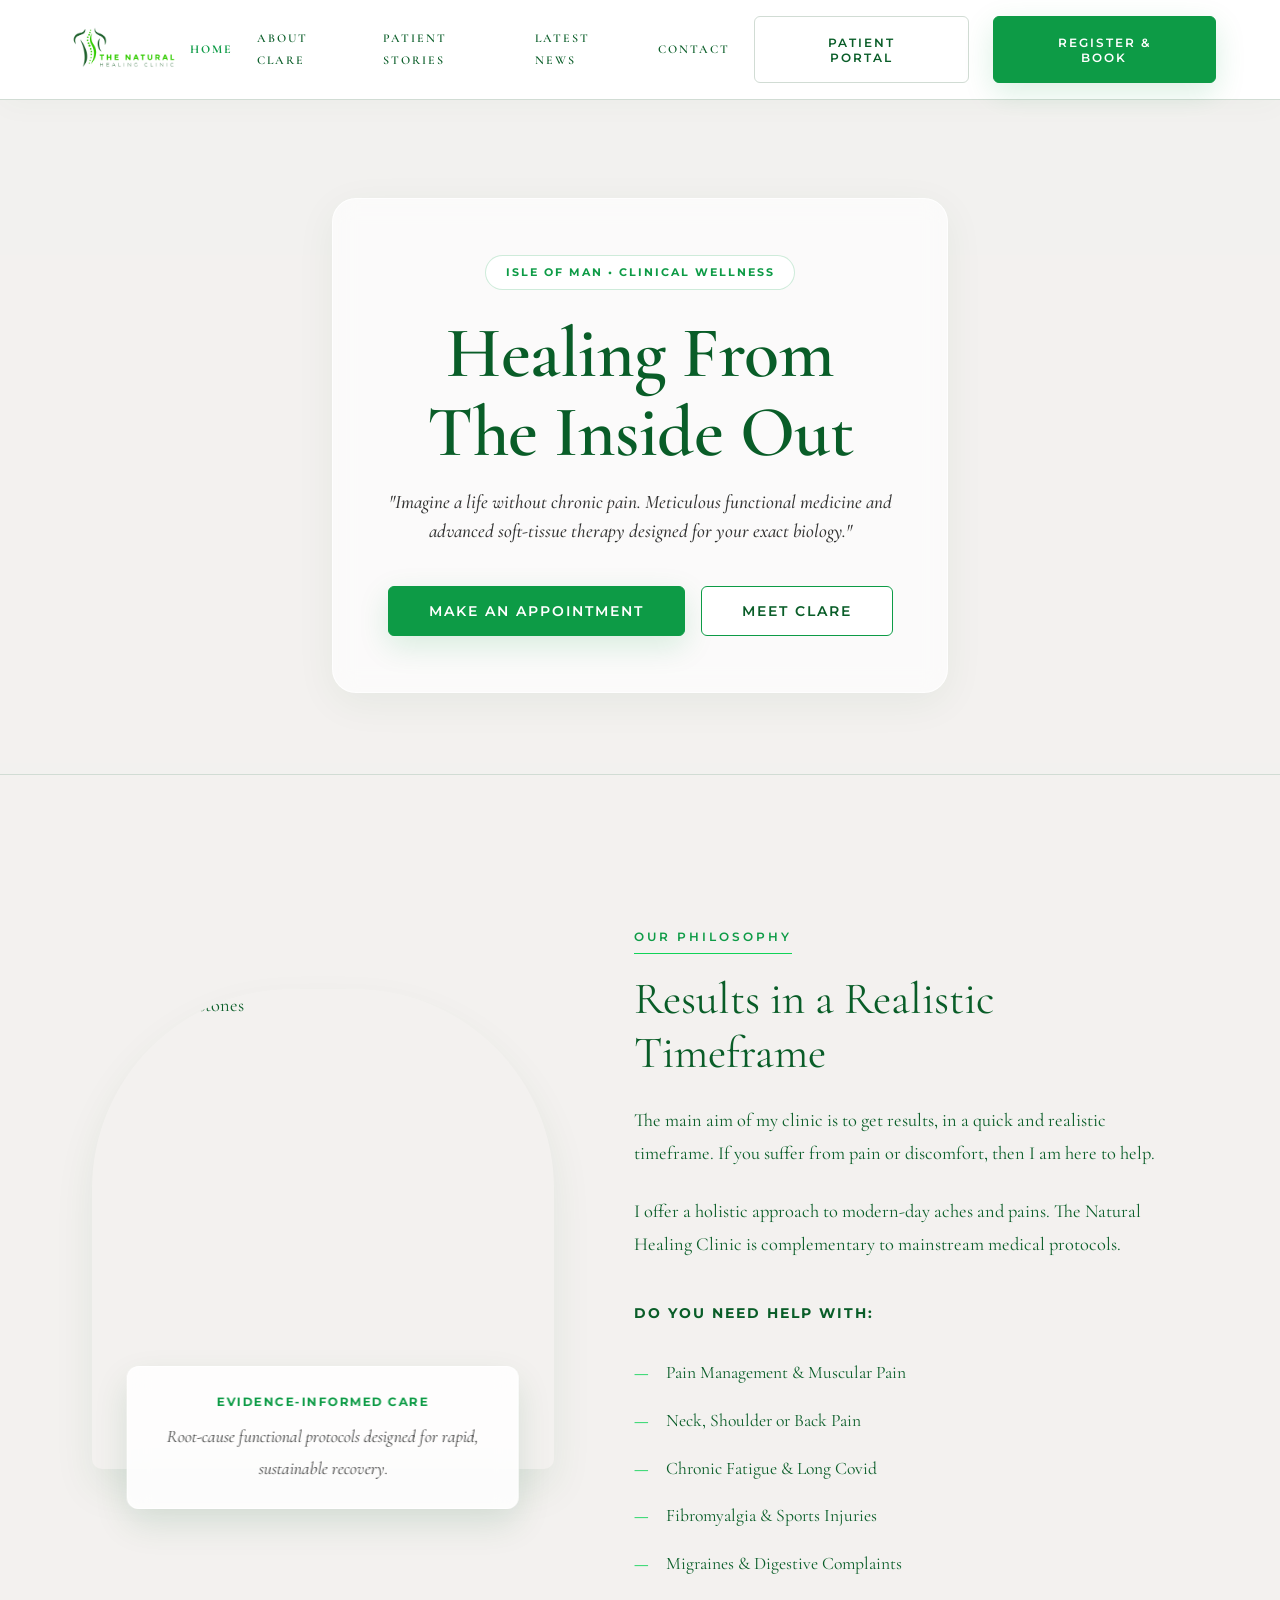
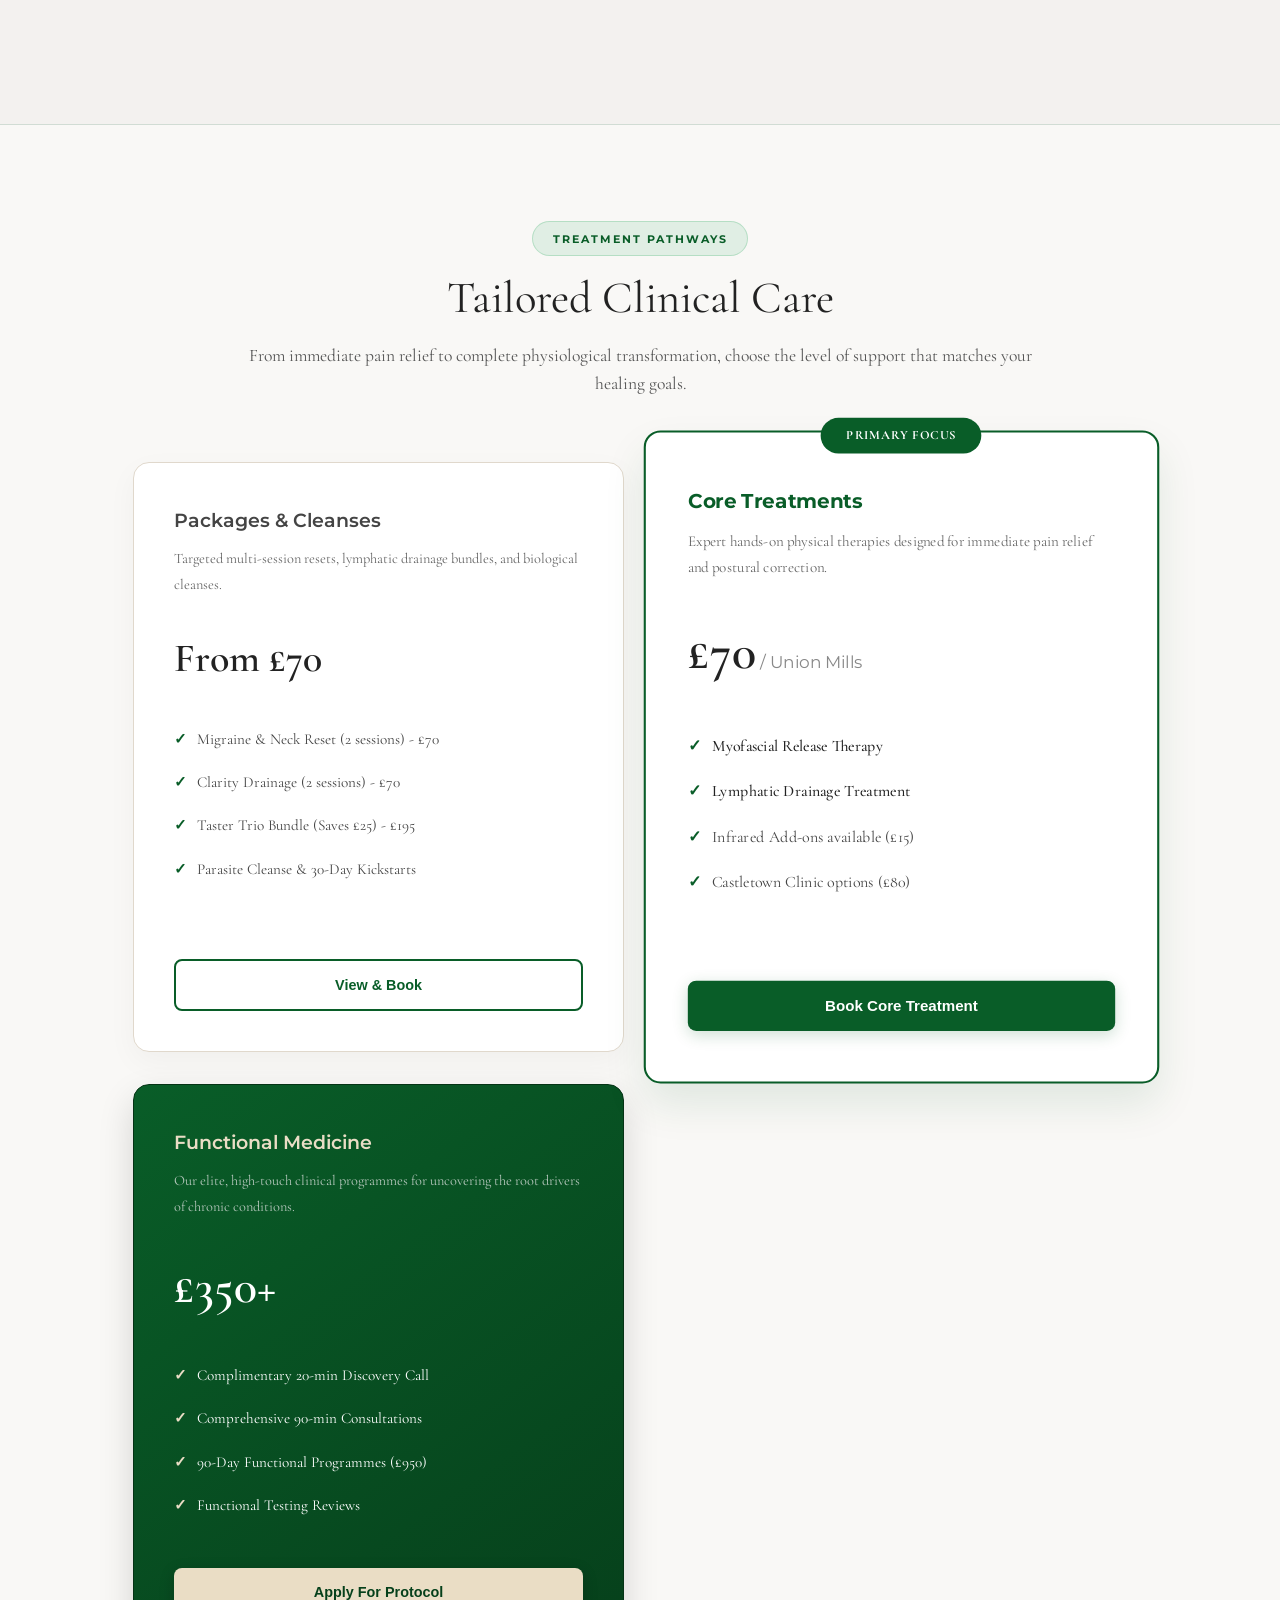
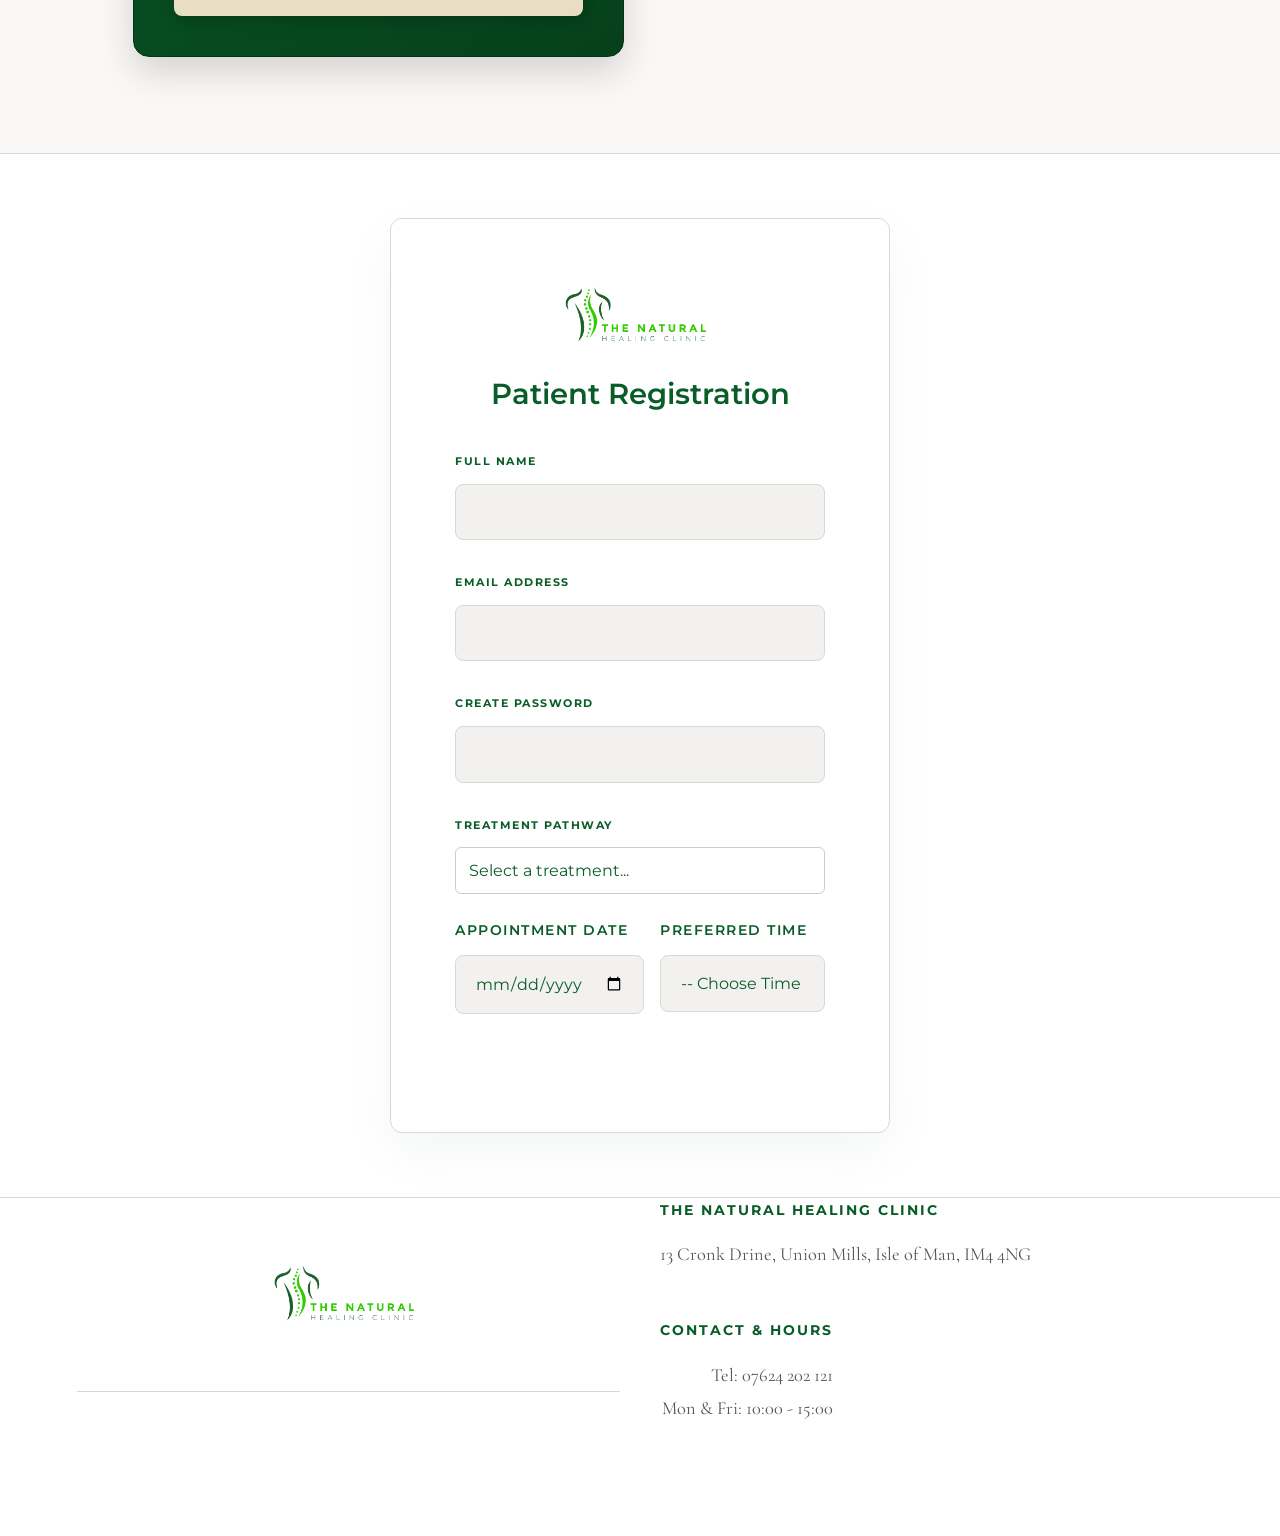
==== index.html @ 0348a5dd "Update index.html" ====
<!DOCTYPE html>
<html lang="en">
<head>
    <meta charset="UTF-8">
    <meta name="viewport" content="width=device-width, initial-scale=1.0, maximum-scale=1.0, user-scalable=no, viewport-fit=cover">
    <title>The Natural Healing Clinic | Isle of Man</title>
    
    <meta name="apple-mobile-web-app-capable" content="yes">
    <meta name="apple-mobile-web-app-status-bar-style" content="black-translucent">
    <meta name="apple-mobile-web-app-title" content="Clinic App">

    <link rel="apple-touch-icon" href="/logo.png">
    <link rel="manifest" href="[data-uri]">

    <script src="https://cdn.jsdelivr.net/npm/@supabase/supabase-js@2"></script>
    <script src="https://unpkg.com/html5-qrcode" type="text/javascript"></script>
    <link href="https://fonts.googleapis.com/css2?family=Cormorant+Garamond:ital,wght@0,300;0,400;0,500;0,600;1,400&family=Montserrat:wght@300;400;500;600;700&display=swap" rel="stylesheet">
    
    <link rel="stylesheet" href="./style.css?version=11">

    <style>
        .bottom-nav, .mobile-tab-bar, nav.bottom-bar {
            display: flex;
            justify-content: space-around;
            align-items: center;
            padding: 10px 0;
        }

        .bottom-nav img, .bottom-bar img, .mobile-tab-bar img, 
        .bottom-nav svg, .bottom-bar svg {
            width: 32px !important;
            height: 32px !important;
            object-fit: contain;
            margin-bottom: 4px;
        }

        .bottom-nav span, .bottom-bar span, .mobile-tab-bar span {
            font-size: 0.75rem;
            font-weight: 600;
        }

        nav {
            display: flex;
            justify-content: space-between;
            align-items: center;
            padding: 1rem 5%;
            background-color: #ffffff;
            position: sticky;
            top: 0;
            z-index: 1000;
        }
        .nav-brand-logo {
            height: 50px;
            width: auto;
            cursor: pointer;
        }
        .desktop-nav-links {
            display: flex;
            align-items: center;
            gap: 1.5rem;
        }
        
        /* Force explicit display rules for mobile hamburger toggle */
        .mobile-menu-btn {
            display: none;
            flex-direction: column;
            justify-content: space-around;
            width: 32px;
            height: 26px;
            background: transparent;
            border: none;
            cursor: pointer;
            padding: 0;
            z-index: 1001;
        }
        .mobile-menu-btn span {
            width: 100%;
            height: 3.5px;
            background-color: #095d28;
            border-radius: 2px;
        }

        /* Mobile Drawer Styling */
        .mobile-drawer {
            position: fixed;
            top: 0;
            right: -100%;
            width: 80%;
            max-width: 350px;
            height: 100vh;
            background: #ffffff;
            z-index: 99999;
            box-shadow: -5px 0 30px rgba(0,0,0,0.15);
            transition: right 0.3s ease-in-out;
            padding: 5rem 2rem 2rem 2rem;
            display: flex;
            flex-direction: column;
            gap: 1.5rem;
        }
        .mobile-drawer.open {
            right: 0;
        }
        .mobile-drawer-link {
            font-size: 1.1rem;
            font-weight: 600;
            color: #222;
            text-decoration: none;
            cursor: pointer;
            padding-bottom: 0.5rem;
            border-bottom: 1px solid #f0f0f0;
        }
        .mobile-drawer-link:hover {
            color: #095d28;
        }

        @media (max-width: 1024px) {
            .desktop-nav-links { display: none !important; }
            .mobile-menu-btn { display: flex !important; }
            .pricing-tier-bronze {
                transform: none !important;
                height: 100% !important;
            }
        }
    </style>
</head>
<body>

    <script>
        function toggleMobileMenu() { 
            const drawer = document.getElementById('mobile-drawer');
            if(drawer) {
                drawer.classList.toggle('open');
            }
        }

        function handleServiceChange(selectElement, btnId, paypalContainerId) {
            const standardBtn = document.getElementById(btnId);
            const paypalContainer = document.getElementById(paypalContainerId);
            
            if(selectElement.value.includes('Free')) {
                standardBtn.style.display = 'block';
                standardBtn.innerText = 'Complete Free Booking';
                paypalContainer.style.display = 'none';
            } else if (selectElement.value !== "") {
                standardBtn.style.display = 'none';
                paypalContainer.style.display = 'block';
            }
        }
    </script>

    <nav>
        <img src="./logo.png" alt="The Natural Healing Clinic" class="nav-brand-logo" onclick="location.href='./index.html'">
        
        <div class="desktop-nav-links">
            <span class="nav-link-text" style="color: var(--primary-sage); font-weight: 700;">Home</span>
            <span class="nav-link-text" onclick="location.href='./about.html'" style="cursor: pointer;">About Clare</span>
            <span class="nav-link-text" onclick="location.href='./testimonials.html'" style="cursor: pointer;">Patient Stories</span>
            <span class="nav-link-text" onclick="location.href='./news.html'" style="cursor: pointer;">Latest News</span>
            <span class="nav-link-text" onclick="location.href='./contact.html'" style="cursor: pointer;">Contact</span>
            <button type="button" class="btn btn-outline" onclick="location.href='./app.html'">Patient Portal</button>
            <button type="button" class="btn" onclick="location.href='#register-section'">Register & Book</button>
        </div>
        
        <button type="button" class="mobile-menu-btn" aria-label="Open navigation menu" onclick="toggleMobileMenu()">
            <span></span><span></span><span></span>
        </button>
    </nav>

    <!-- MOBILE NAVIGATION DRAWER -->
    <div class="mobile-drawer" id="mobile-drawer">
        <span style="position: absolute; top: calc(1.5rem + env(safe-area-inset-top)); right: 2rem; font-size: 2rem; cursor: pointer; color: #222;" onclick="toggleMobileMenu()">✕</span>
        <span class="mobile-drawer-link" onclick="toggleMobileMenu(); location.href='./index.html'">Home</span>
        <span class="mobile-drawer-link" onclick="toggleMobileMenu(); location.href='./about.html'">About Clare</span>
        <span class="mobile-drawer-link" onclick="toggleMobileMenu(); location.href='./testimonials.html'">Patient Stories</span>
        <span class="mobile-drawer-link" onclick="toggleMobileMenu(); location.href='./news.html'">Latest News</span>
        <span class="mobile-drawer-link" onclick="toggleMobileMenu(); location.href='./contact.html'">Contact</span>
        <span class="mobile-drawer-link" onclick="toggleMobileMenu(); location.href='./app.html'" style="color: #095d28; font-weight: 700;">Patient Portal</span>
        <span class="mobile-drawer-link" onclick="toggleMobileMenu(); location.href='#register-section'" style="color: #095d28; font-weight: 700;">Register & Book</span>
    </div>

    <!-- ================= HOME SCREEN ================= -->
    <div id="screen-home" class="page-screen visible" style="display: block; position: static;">
        
        <!-- HERO SECTION -->
        <section class="hero" id="home-hero" style="position: relative; padding: 6rem 5% 5rem 5%; text-align: center; background: url('https://images.unsplash.com/photo-1544367567-0f2fcb009e0b?auto=format&fit=crop&w=1600&q=80') center/cover no-repeat; border-bottom: 1px solid var(--secondary-sand); display: flex; flex-direction: column; align-items: center; justify-content: center; min-height: 75vh;">
            
            <div style="position: absolute; top: 0; left: 0; right: 0; bottom: 0; background: rgba(243, 241, 239, 0.7); z-index: 1;"></div>
            
            <div style="position: relative; z-index: 2; max-width: 800px; margin: 0 auto; display: flex; flex-direction: column; align-items: center; background: rgba(255, 255, 255, 0.65); backdrop-filter: blur(12px); -webkit-backdrop-filter: blur(12px); border: 1px solid rgba(255,255,255,0.8); padding: 3.5rem 2rem; border-radius: 24px; box-shadow: 0 10px 40px rgba(9,93,40,0.06);">
                
                <span style="display: inline-block; padding: 0.4rem 1.2rem; background: rgba(255, 255, 255, 0.9); border: 1px solid rgba(13, 155, 70, 0.2); border-radius: 30px; font-family: 'Montserrat', sans-serif; font-size: 0.7rem; font-weight: 700; color: var(--primary-sage); text-transform: uppercase; letter-spacing: 2px; margin-bottom: 1.5rem;">Isle of Man • Clinical Wellness</span>
                
                <h1 style="font-size: clamp(2.8rem, 8vw, 4.5rem); margin-bottom: 1rem; color: var(--text-main); line-height: 1.1; font-weight: 600;">Healing From<br>The Inside Out</h1>
                
                <p style="font-size: 1.2rem; color: #333; font-style: italic; margin: 0 auto 2.5rem auto; font-family: 'Cormorant Garamond', serif; max-width: 550px; line-height: 1.5; font-weight: 500;">"Imagine a life without chronic pain. Meticulous functional medicine and advanced soft-tissue therapy designed for your exact biology."</p>
                
                <div style="display: flex; gap: 1rem; justify-content: center; flex-wrap: wrap; width: 100%;">
                    <button type="button" class="btn" style="padding: 1rem 2.5rem; font-size: 0.85rem;" onclick="location.href='#register-section'">Make An Appointment</button>
                    <button type="button" class="btn btn-outline" style="padding: 1rem 2.5rem; font-size: 0.85rem; background: white; border-color: var(--primary-sage);" onclick="location.href='./about.html'">Meet Clare</button>
                </div>
                
            </div>
        </section>

        <section class="section">
            <div class="section-image-wrapper" style="position: relative; padding-bottom: 2.5rem;">
                <div style="overflow: hidden; border-radius: 200px 200px 10px 10px; box-shadow: 0 20px 40px rgba(9,93,40,0.08); height: 480px; position: relative;">
                    <img src="https://images.unsplash.com/photo-1536623975707-c4b3b2af565d?auto=format&fit=crop&w=800&q=80" 
                         alt="Zen stacked stones" 
                         style="width: 100%; height: 100%; object-fit: cover;">
                </div>
                <div style="position: absolute; bottom: 0; left: 50%; transform: translateX(-50%); background: rgba(255, 255, 255, 0.85); backdrop-filter: blur(12px); border: 1px solid rgba(255,255,255,0.8); padding: 1.5rem 2rem; border-radius: 12px; width: 85%; text-align: center; box-shadow: 0 15px 35px rgba(9,93,40,0.12); z-index: 10;">
                    <span style="font-family: 'Montserrat', sans-serif; font-size: 0.75rem; font-weight: 700; color: var(--primary-sage); text-transform: uppercase; letter-spacing: 1.5px; display: block; margin-bottom: 0.5rem;">Evidence-Informed Care</span>
                    <p style="font-family: 'Cormorant Garamond', serif; font-style: italic; color: #444; margin: 0; font-size: 1.1rem;">Root-cause functional protocols designed for rapid, sustainable recovery.</p>
                </div>
            </div>

            <div class="section-text" style="padding-top: 1rem;">
                <span class="section-subtitle">Our Philosophy</span>
                <h2>Results in a Realistic Timeframe</h2>
                <p style="margin-bottom: 1.5rem;">The main aim of my clinic is to get results, in a quick and realistic timeframe. If you suffer from pain or discomfort, then I am here to help.</p>
                <p style="margin-bottom: 2.5rem;">I offer a holistic approach to modern-day aches and pains. The Natural Healing Clinic is complementary to mainstream medical protocols.</p>
                <h4 style="margin-bottom: 1.5rem; color: var(--text-main); font-size: 0.85rem; text-transform: uppercase; letter-spacing: 2px;">Do You Need Help With:</h4>
                <ul class="help-list">
                    <li>Pain Management & Muscular Pain</li>
                    <li>Neck, Shoulder or Back Pain</li>
                    <li>Chronic Fatigue & Long Covid</li>
                    <li>Fibromyalgia & Sports Injuries</li>
                    <li>Migraines & Digestive Complaints</li>
                </ul>
            </div>
        </section>

        <!-- ================= TIERED CLINICAL SERVICES ================= -->
        <section class="pricing-section" style="padding-top: 6rem; padding-bottom: 6rem; background: #f9f8f6;">
            <div style="text-align: center; max-width: 800px; margin: 0 auto 4rem auto;">
                <span style="display: inline-block; padding: 0.4rem 1.2rem; background: rgba(13, 155, 70, 0.1); border: 1px solid rgba(13, 155, 70, 0.2); border-radius: 30px; font-family: 'Montserrat', sans-serif; font-size: 0.7rem; font-weight: 700; color: #095d28; text-transform: uppercase; letter-spacing: 2px; margin-bottom: 1rem;">Treatment Pathways</span>
                <h2 style="font-family: 'Cormorant Garamond', serif; font-size: 2.8rem; color: #222; margin-bottom: 1rem;">Tailored Clinical Care</h2>
                <p style="color: #555; font-size: 1.1rem; line-height: 1.6;">From immediate pain relief to complete physiological transformation, choose the level of support that matches your healing goals.</p>
            </div>

            <div style="max-width: 1150px; margin: 0 auto; padding: 0 5%; display: grid; grid-template-columns: repeat(auto-fit, minmax(320px, 1fr)); gap: 2rem; align-items: center;">
                
                <!-- TIER 2: Packages & Cleanses (Silver) -->
                <div style="background: white; border-radius: 16px; padding: 2.5rem; border: 1px solid #e0d8cc; box-shadow: 0 10px 30px rgba(0,0,0,0.04); display: flex; flex-direction: column; height: 100%;">
                    <h3 style="font-family: 'Montserrat', sans-serif; font-size: 1.2rem; color: #444; margin-bottom: 0.5rem; font-weight: 600;">Packages & Cleanses</h3>
                    <p style="color: #666; font-size: 0.9rem; margin-bottom: 1.5rem; min-height: 40px;">Targeted multi-session resets, lymphatic drainage bundles, and biological cleanses.</p>
                    <div style="font-size: 2.5rem; font-family: 'Cormorant Garamond', serif; color: #222; margin-bottom: 2rem; font-weight: 600;">From £70</div>
                    <ul style="list-style: none; padding: 0; margin: 0 0 2rem 0; flex-grow: 1;">
                        <li style="margin-bottom: 1rem; color: #444; font-size: 0.95rem; display: flex; align-items: flex-start; gap: 10px;"><span style="color: #095d28; font-weight: bold;">✓</span> Migraine & Neck Reset (2 sessions) - £70</li>
                        <li style="margin-bottom: 1rem; color: #444; font-size: 0.95rem; display: flex; align-items: flex-start; gap: 10px;"><span style="color: #095d28; font-weight: bold;">✓</span> Clarity Drainage (2 sessions) - £70</li>
                        <li style="margin-bottom: 1rem; color: #444; font-size: 0.95rem; display: flex; align-items: flex-start; gap: 10px;"><span style="color: #095d28; font-weight: bold;">✓</span> Taster Trio Bundle (Saves £25) - £195</li>
                        <li style="margin-bottom: 1rem; color: #444; font-size: 0.95rem; display: flex; align-items: flex-start; gap: 10px;"><span style="color: #095d28; font-weight: bold;">✓</span> Parasite Cleanse & 30-Day Kickstarts</li>
                    </ul>
                    <button type="button" style="width: 100%; padding: 1rem; background: white; color: #095d28; border: 2px solid #095d28; border-radius: 8px; font-size: 0.9rem; font-weight: 700; cursor: pointer; transition: all 0.2s ease;" onclick="location.href='#register-section'">View & Book</button>
                </div>

                <!-- TIER 1: Core Therapies (Bronze) -->
                <div class="pricing-tier-bronze" style="background: #ffffff; border-radius: 16px; padding: 3rem 2.5rem; border: 2px solid #095d28; box-shadow: 0 20px 40px rgba(9,93,40,0.1); position: relative; transform: scale(1.05); z-index: 2; display: flex; flex-direction: column; height: calc(100% + 2rem);">
                    <div style="position: absolute; top: -14px; left: 50%; transform: translateX(-50%); background: #095d28; color: white; padding: 0.4rem 1.5rem; border-radius: 20px; font-size: 0.75rem; font-weight: 700; letter-spacing: 1px; text-transform: uppercase;">Primary Focus</div>
                    <h3 style="font-family: 'Montserrat', sans-serif; font-size: 1.2rem; color: #095d28; margin-bottom: 0.5rem; font-weight: 700;">Core Treatments</h3>
                    <p style="color: #666; font-size: 0.9rem; margin-bottom: 1.5rem; min-height: 40px;">Expert hands-on physical therapies designed for immediate pain relief and postural correction.</p>
                    <div style="font-size: 3rem; font-family: 'Cormorant Garamond', serif; color: #222; margin-bottom: 2rem; font-weight: 600;">£70<span style="font-size: 1rem; color: #888; font-family: 'Montserrat', sans-serif; font-weight: 400;"> / Union Mills</span></div>
                    <ul style="list-style: none; padding: 0; margin: 0 0 2rem 0; flex-grow: 1;">
                        <li style="margin-bottom: 1rem; color: #222; font-size: 0.95rem; display: flex; align-items: flex-start; gap: 10px; font-weight: 500;"><span style="color: #095d28; font-weight: bold;">✓</span> Myofascial Release Therapy</li>
                        <li style="margin-bottom: 1rem; color: #222; font-size: 0.95rem; display: flex; align-items: flex-start; gap: 10px; font-weight: 500;"><span style="color: #095d28; font-weight: bold;">✓</span> Lymphatic Drainage Treatment</li>
                        <li style="margin-bottom: 1rem; color: #444; font-size: 0.95rem; display: flex; align-items: flex-start; gap: 10px;"><span style="color: #095d28; font-weight: bold;">✓</span> Infrared Add-ons available (£15)</li>
                        <li style="margin-bottom: 1rem; color: #444; font-size: 0.95rem; display: flex; align-items: flex-start; gap: 10px;"><span style="color: #095d28; font-weight: bold;">✓</span> Castletown Clinic options (£80)</li>
                    </ul>
                    <button type="button" style="width: 100%; padding: 1rem; background: #095d28; color: white; border: none; border-radius: 8px; font-size: 0.9rem; font-weight: 700; cursor: pointer; box-shadow: 0 4px 15px rgba(9,93,40,0.2); transition: all 0.2s ease;" onclick="location.href='#register-section'">Book Core Treatment</button>
                </div>

                <!-- TIER 3: Functional Medicine (Gold) -->
                <div style="background: linear-gradient(145deg, #095d28, #06401b); border-radius: 16px; padding: 2.5rem; border: 1px solid #053315; box-shadow: 0 15px 35px rgba(0,0,0,0.15); display: flex; flex-direction: column; height: 100%;">
                    <h3 style="font-family: 'Montserrat', sans-serif; font-size: 1.2rem; color: #eaddc5; margin-bottom: 0.5rem; font-weight: 600;">Functional Medicine</h3>
                    <p style="color: #b5c7bc; font-size: 0.9rem; margin-bottom: 1.5rem; min-height: 40px;">Our elite, high-touch clinical programmes for uncovering the root drivers of chronic conditions.</p>
                    <div style="font-size: 3rem; font-family: 'Cormorant Garamond', serif; color: white; margin-bottom: 2rem; font-weight: 600;">£350+</div>
                    <ul style="list-style: none; padding: 0; margin: 0 0 2rem 0; flex-grow: 1;">
                        <li style="margin-bottom: 1rem; color: #fff; font-size: 0.95rem; display: flex; align-items: flex-start; gap: 10px;"><span style="color: #eaddc5; font-weight: bold;">✓</span> Complimentary 20-min Discovery Call</li>
                        <li style="margin-bottom: 1rem; color: #fff; font-size: 0.95rem; display: flex; align-items: flex-start; gap: 10px;"><span style="color: #eaddc5; font-weight: bold;">✓</span> Comprehensive 90-min Consultations</li>
                        <li style="margin-bottom: 1rem; color: #fff; font-size: 0.95rem; display: flex; align-items: flex-start; gap: 10px;"><span style="color: #eaddc5; font-weight: bold;">✓</span> 90-Day Functional Programmes (£950)</li>
                        <li style="margin-bottom: 1rem; color: #fff; font-size: 0.95rem; display: flex; align-items: flex-start; gap: 10px;"><span style="color: #eaddc5; font-weight: bold;">✓</span> Functional Testing Reviews</li>
                    </ul>
                    <button type="button" style="width: 100%; padding: 1rem; background: #eaddc5; color: #06401b; border: none; border-radius: 8px; font-size: 0.9rem; font-weight: 700; cursor: pointer; box-shadow: 0 4px 15px rgba(0,0,0,0.2); transition: all 0.2s ease;" onclick="location.href='#register-section'">Apply For Protocol</button>
                </div>
                
            </div>
        </section>

        <!-- REGISTRATION / BOOKING ANCHOR SECTION -->
        <div id="register-section" style="padding: 4rem 5%; background: var(--card-bg); border-top: 1px solid var(--secondary-sand);">
            <div class="form-container" style="margin: 0 auto;">
                <img src="./logo.png" alt="Logo" class="portal-logo">
                <h2 style="font-size: 1.8rem; margin-bottom: 2.5rem; font-family: 'Montserrat'; font-weight: 600; text-align: center;">Patient Registration</h2>
                
                <form id="reg-form" onsubmit="return processRegistration(event)">
                    <label>Full Name</label><input type="text" id="reg-name" required>
                    <label>Email Address</label><input type="email" id="reg-email" required>
                    <label>Create Password</label><input type="password" id="reg-password" required>
                    
                    <label>Treatment Pathway</label>
                    <select id="reg-service" required onchange="handleServiceChange(this, 'reg-submit-btn', 'paypal-button-container-index')" style="width: 100%; padding: 0.8rem; border: 1px solid #ccc; border-radius: 6px; margin-bottom: 1.5rem; font-family: 'Montserrat', sans-serif; background: white;">
                        <option value="" disabled selected>Select a treatment...</option>
                        
                        <optgroup label="Core Therapies (Bronze)">
                            <option value="Myofascial Release - Union Mills Clinic (£70)">Myofascial Release - Union Mills — £70</option>
                            <option value="Myofascial Release - Castletown Clinic (£80)">Myofascial Release - Castletown — £80</option>
                            <option value="Lymphatic Treatment - Union Mills Clinic (£70)">Lymphatic Treatment - Union Mills — £70</option>
                            <option value="Lymphatic Treatment - Castletown Clinic (£80)">Lymphatic Treatment - Castletown — £80</option>
                            <option value="Infrared Targeted Treatment - Union Mills (£50)">Infrared Targeted Treatment - Union Mills — £50</option>
                            <option value="Infrared Targeted Treatment - Castletown (£60)">Infrared Targeted Treatment - Castletown — £60</option>
                        </optgroup>

                        <optgroup label="Packages & Cleanses (Silver)">
                            <option value="Migraine & Neck Reset Package (£70)">Migraine & Neck Reset Package (2x 30min) — £70</option>
                            <option value="Clarity Drainage Package (£70)">Clarity Drainage Package (2x 30min) — £70</option>
                            <option value="Gut Mini Reset (£80)">Gut Mini Reset (10 Days) — £80</option>
                            <option value="Taster Trio Bundle (£195)">Taster Trio Bundle (All Three) — £195</option>
                            <option value="Parasite Cleanse (£150)">Parasite Cleanse — £150</option>
                            <option value="30-Day Kickstart Cleanse (£355)">30-Day Kickstart Cleanse — £355</option>
                        </optgroup>

                        <optgroup label="Functional Medicine (Gold)">
                            <option value="Free Discovery Call (20 min)">Complimentary Discovery Call (20 min) — Free</option>
                            <option value="Functional Medicine Consultation (£350)">Functional Medicine Consultation (90 min) — £350</option>
                            <option value="Functional Testing - Review (£350)">Functional Testing Review (90 min) — £350</option>
                            <option value="90-Day Functional Medicine Programme (£950)">90-Day Functional Medicine Programme — £950 (VIP App Access)</option>
                        </optgroup>
                    </select>

                    <div style="display: grid; grid-template-columns: 1fr 1fr; gap: 1rem; margin-bottom: 1.5rem;">
                        <div>
                            <label style="font-weight: 600; font-size: 0.85rem; text-transform: uppercase;">Appointment Date</label>
                            <input type="date" id="portal-date-reg" min="2026-01-01" required style="margin-bottom: 0;">
                        </div>
                        <div>
                            <label style="font-weight: 600; font-size: 0.85rem; text-transform: uppercase;">Preferred Time</label>
                            <select id="portal-time-reg" required>
                                <option value="">-- Choose Time --</option>
                                <option value="09:00">09:00 AM</option>
                                <option value="10:00">10:00 AM</option>
                                <option value="11:00">11:00 AM</option>
                                <option value="12:00">12:00 PM</option>
                                <option value="13:00">1:00 PM</option>
                                <option value="14:00">2:00 PM</option>
                                <option value="15:00">3:00 PM</option>
                                <option value="16:00">4:00 PM</option>
                            </select>
                        </div>
                    </div>
                    
                    <!-- Dynamic Buttons -->
                    <div id="paypal-button-container-index" style="margin: 1.5rem 0; display: none;"></div>
                    <button type="submit" id="reg-submit-btn" class="btn" style="width: 100%; display: none;">Create Account & Book</button>

                </form>
            </div>
        </div>

    </div>

    <footer>
        <div class="footer-logo-wrapper">
            <img src="./logo.png" alt="The Natural Healing Clinic" class="footer-brand-logo">
        </div>
        <div style="display: flex; justify-content: space-between; flex-wrap: wrap; gap: 2rem; width: 100%;">
            <div class="footer-col" style="text-align: left;">
                <h4>The Natural Healing Clinic</h4>
                <p>13 Cronk Drine, Union Mills, Isle of Man, IM4 4NG</p>
            </div>
            <div class="footer-col" style="text-align: right;">
                <h4>Contact & Hours</h4>
                <p>Tel: 07624 202 121</p>
                <p>Mon & Fri: 10:00 - 15:00</p>
            </div>
        </div>
    </footer>

    <!-- Service Worker Registration -->
    <script>
        if ('serviceWorker' in navigator) {
            window.addEventListener('load', () => {
                navigator.serviceWorker.register('./sw.js')
                    .then(reg => console.log('Service Worker registered successfully!', reg.scope))
                    .catch(err => console.log('Service Worker registration failed: ', err));
            });
        }
    </script>

    <!-- PayPal SDK Sandbox -->
    <script src="https://www.paypal.com/sdk/js?client-id=test&currency=GBP"></script>

    <script>
        paypal.Buttons({
            createOrder: function(data, actions) {
                // Ensure required form fields are filled before checking out
                const name = document.getElementById('reg-name').value;
                const email = document.getElementById('reg-email').value;
                const date = document.getElementById('portal-date-reg').value;
                const time = document.getElementById('portal-time-reg').value;
                
                if (!name || !email || !date || !time) {
                    alert("Please fill in all your registration details, date, and time before paying.");
                    return actions.reject();
                }

                const serviceSelect = document.getElementById('reg-service');
                let amount = "70.00"; 
                if (serviceSelect && serviceSelect.value) {
                    if (serviceSelect.value.includes("950")) amount = "950.00";
                    else if (serviceSelect.value.includes("450")) amount = "450.00";
                    else if (serviceSelect.value.includes("355")) amount = "355.00";
                    else if (serviceSelect.value.includes("350")) amount = "350.00";
                    else if (serviceSelect.value.includes("195")) amount = "195.00";
                    else if (serviceSelect.value.includes("150")) amount = "150.00";
                    else if (serviceSelect.value.includes("120")) amount = "120.00";
                    else if (serviceSelect.value.includes("90")) amount = "90.00";
                    else if (serviceSelect.value.includes("85")) amount = "85.00";
                    else if (serviceSelect.value.includes("80")) amount = "80.00";
                    else if (serviceSelect.value.includes("75")) amount = "75.00";
                    else if (serviceSelect.value.includes("70")) amount = "70.00";
                    else if (serviceSelect.value.includes("60")) amount = "60.00";
                    else if (serviceSelect.value.includes("50")) amount = "50.00";
                }

                return actions.order.create({
                    purchase_units: [{ amount: { value: amount } }]
                });
            },
            onApprove: function(data, actions) {
                return actions.order.capture().then(function(details) {
                    // Inject PayPal Transaction ID to window so app.js can pick it up
                    window.paypalTransactionId = details.id;
                    // Trigger the hidden submit button programmatically
                    document.getElementById('reg-submit-btn').click();
                });
            }
        }).render('#paypal-button-container-index');
    </script>

    <script src="./app.js?v=11"></script>
</body>
</html>
---- style.css ----
:root { 
    --bg-color: #f3f1ef;        
    --card-bg: #ffffff;          
    --text-main: #095d28;        
    --primary-sage: #0d9b46;    
    --sage-hover: #095d28;       
    --gold-accent: #10d358;      
    --bright-accent: #12db14;    
    --secondary-sand: #d1dcd4;  
}

* { margin: 0; padding: 0; box-sizing: border-box; -webkit-tap-highlight-color: transparent; }

body { 
    font-family: 'Cormorant Garamond', serif; 
    background-color: var(--bg-color); 
    color: var(--text-main); 
    line-height: 1.8; 
    font-size: 1.15rem; 
    overflow-x: hidden; 
    -webkit-user-select: none; 
    user-select: none;
}

input, textarea, select { -webkit-user-select: auto; user-select: auto; }

h1, h2 { font-family: 'Cormorant Garamond', serif; font-weight: 400; color: var(--text-main); line-height: 1.2; }
h3, h4, h5, .btn, .price-amount, .section-subtitle, label { font-family: 'Montserrat', sans-serif; }

nav { 
    display: flex; 
    justify-content: space-between; 
    align-items: center; 
    padding: calc(1rem + env(safe-area-inset-top)) 5% 1rem 5%; 
    background-color: rgba(255, 255, 255, 0.98); 
    backdrop-filter: blur(15px); 
    position: sticky; 
    top: 0; 
    z-index: 100; 
    border-bottom: 1px solid var(--secondary-sand); 
    box-shadow: 0 4px 30px rgba(9, 93, 40, 0.03); 
}
.nav-brand-logo { height: 45px; width: auto; cursor: pointer; transition: opacity 0.3s ease; object-fit: contain; }
.nav-brand-logo:hover { opacity: 0.8; }

.desktop-nav-links { display: none; align-items: center; gap: 2rem; }
.nav-link-text { font-size: 0.75rem; font-weight: 600; text-transform: uppercase; letter-spacing: 2px; color: var(--text-main); cursor: pointer; transition: color 0.3s; }
.nav-link-text:hover { color: var(--primary-sage); }

.desktop-admin-nav { display: none; align-items: center; gap: 1.5rem; }
.desktop-admin-nav span { cursor: pointer; font-family: 'Montserrat', sans-serif; font-size: 0.8rem; font-weight: 700; text-transform: uppercase; letter-spacing: 1px; color: #888; transition: color 0.2s; }
.desktop-admin-nav span:hover, .desktop-admin-nav span.active { color: var(--primary-sage); }

.mobile-menu-btn { background: none; border: none; cursor: pointer; display: flex; flex-direction: column; gap: 6px; padding: 0.5rem; z-index: 102; }
.mobile-menu-btn span { display: block; width: 30px; height: 1px; background-color: var(--text-main); transition: transform 0.3s ease; }

.mobile-drawer { position: fixed; top: 0; right: -100%; width: 100%; height: 100vh; background-color: var(--card-bg); z-index: 101; display: flex; flex-direction: column; justify-content: center; align-items: center; gap: 2.5rem; transition: right 0.4s cubic-bezier(0.16, 1, 0.3, 1); padding: 2rem; border-left: 1px solid var(--secondary-sand); }
.mobile-drawer.open { right: 0; }
.mobile-drawer-link { font-family: 'Montserrat', sans-serif; font-size: 1.1rem; font-weight: 500; text-transform: uppercase; letter-spacing: 3px; color: var(--text-main); text-decoration: none; cursor: pointer; transition: color 0.3s; }

.btn { display: inline-block; padding: 1.1rem 2.5rem; text-decoration: none; font-size: 0.75rem; font-weight: 600; letter-spacing: 2px; text-transform: uppercase; border-radius: 6px; cursor: pointer; border: 1px solid var(--primary-sage); background-color: var(--primary-sage); color: white; transition: all 0.3s ease; text-align: center; display: inline-flex; align-items: center; justify-content: center; box-shadow: 0 10px 30px rgba(13, 155, 70, 0.15); }
.btn:active { transform: scale(0.98); }
.btn-outline { background-color: transparent; color: var(--text-main); border-color: var(--secondary-sand); box-shadow: none; }

.page-screen { display: none; animation: fadeIn 0.4s ease; }
.page-screen.visible { display: block; }
@keyframes fadeIn { from { opacity: 0; transform: translateY(10px); } to { opacity: 1; transform: translateY(0); } }

.hero { text-align: center; padding: 10rem 6%; background: linear-gradient(rgba(243, 241, 239, 0.93), rgba(243, 241, 239, 0.98)), url('./clinical-herb.jpeg') center/cover; border-bottom: 1px solid var(--secondary-sand); }
.hero h1 { font-size: 3.5rem; margin-bottom: 1.2rem; letter-spacing: -0.5px; }
.hero p { font-size: 1.3rem; margin-bottom: 3rem; color: var(--primary-sage); max-width: 650px; margin-left: auto; margin-right: auto; font-style: italic; }

.section { padding: 8rem 6%; display: flex; flex-wrap: wrap; align-items: center; gap: 5rem; max-width: 1250px; margin: 0 auto; }
.section-text { flex: 1.2; min-width: 280px; }
.section-image-wrapper { flex: 1; min-width: 280px; position: relative; }

.image-arch-container { position: relative; border-radius: 200px 200px 8px 8px; overflow: hidden; box-shadow: 0 40px 80px rgba(9, 93, 40, 0.1); border: 1px solid var(--secondary-sand); background-color: var(--secondary-sand); }
.image-arch { width: 100%; height: 550px; object-fit: cover; display: block; }

.image-floating-badge { position: absolute; bottom: -20px; left: 25px; right: 25px; background: rgba(255, 255, 255, 0.98); backdrop-filter: blur(12px); padding: 1.8rem; border-radius: 8px; border: 1px solid var(--secondary-sand); box-shadow: 0 15px 40px rgba(9, 93, 40, 0.05); }
.image-floating-badge span { font-family: 'Montserrat', sans-serif; font-size: 0.7rem; text-transform: uppercase; letter-spacing: 2px; color: var(--primary-sage); display: block; margin-bottom: 0.5rem; font-weight: 700; }
.image-floating-badge p { font-size: 1.1rem; color: var(--text-main); font-style: italic; margin: 0; }

.section-subtitle { font-size: 0.75rem; text-transform: uppercase; letter-spacing: 3px; color: var(--primary-sage); margin-bottom: 1.2rem; display: block; font-weight: 600; border-bottom: 1px solid var(--gold-accent); display: inline-block; padding-bottom: 0.3rem;}
h2 { font-size: 2.8rem; margin-bottom: 1.5rem; }

.help-list { column-count: 1; list-style: none; color: var(--text-main); font-size: 1.1rem; margin-top: 2rem; }
.help-list li { margin-bottom: 1rem; position: relative; padding-left: 2rem; }
.help-list li::before { content: "—"; position: absolute; left: 0; color: var(--gold-accent); font-weight: bold; }

.pathway-section { padding: 8rem 6%; background-color: var(--card-bg); border-top: 1px solid var(--secondary-sand); }
.pathway-grid { display: grid; grid-template-columns: 1fr; gap: 2.5rem; max-width: 1200px; margin: 0 auto; }
.pathway-card { padding: 3rem 2.5rem; border: 1px solid var(--secondary-sand); border-radius: 8px; background: var(--card-bg); position: relative; }
.pathway-card h4 { color: var(--text-main); font-size: 1.2rem; margin-bottom: 1rem; line-height: 1.4; font-weight: 600; }
.pathway-card p { color: #555; font-size: 1rem; line-height: 1.7; margin: 0;}
.pathway-number { font-family: 'Cormorant Garamond'; font-size: 2.5rem; color: var(--secondary-sand); margin-bottom: 1rem; display: block; line-height: 1; font-style: italic; }

.pricing-section { padding: 8rem 6%; border-top: 1px solid var(--secondary-sand); background-color: var(--bg-color); }
.pricing-grid { display: grid; grid-template-columns: 1fr; gap: 2.5rem; max-width: 1200px; margin: 4rem auto 0 auto; }
.price-card { background: var(--card-bg); padding: 3rem 2rem; border-radius: 12px; border: 1px solid var(--secondary-sand); text-align: center; position: relative; transition: transform 0.3s, box-shadow 0.3s; display: flex; flex-direction: column; justify-content: space-between; }
.price-card:hover { transform: translateY(-5px); box-shadow: 0 20px 40px rgba(9, 93, 40, 0.08); border-color: var(--primary-sage); }
.price-card.featured { border: 2px solid var(--primary-sage); transform: scale(1.05); box-shadow: 0 20px 50px rgba(13, 155, 70, 0.12); z-index: 2; }
.price-card.featured:hover { transform: scale(1.05) translateY(-5px); }
.featured-badge { position: absolute; top: -15px; left: 50%; transform: translateX(-50%); background: var(--primary-sage); color: white; padding: 0.4rem 1.5rem; font-size: 0.75rem; font-weight: 700; letter-spacing: 2px; text-transform: uppercase; border-radius: 20px; white-space: nowrap; }
.price-title { font-family: 'Cormorant Garamond'; font-size: 1.8rem; color: var(--text-main); margin-bottom: 0.5rem; line-height: 1.2; }
.price-duration { font-size: 0.8rem; color: var(--primary-sage); text-transform: uppercase; letter-spacing: 1px; font-weight: 600; margin-bottom: 1.5rem; }
.price-amount { font-size: 3rem; color: var(--text-main); margin-bottom: 2rem; font-weight: 300; line-height: 1; }
.price-amount span { font-size: 1.2rem; color: #888; text-decoration: line-through; margin-left: 0.5rem; font-weight: 400; }
.price-features { list-style: none; margin-bottom: 2.5rem; text-align: left; }
.price-features li { margin-bottom: 1rem; font-size: 0.95rem; color: #555; padding-left: 1.5rem; position: relative; }
.price-features li::before { content: "✓"; position: absolute; left: 0; color: var(--gold-accent); font-weight: bold; }

.form-container { max-width: 100%; margin: 3rem 5%; background: var(--card-bg); padding: 4rem 2rem; border-radius: 12px; box-shadow: 0 20px 50px rgba(9, 93, 40, 0.05); border: 1px solid var(--secondary-sand); }
.form-container h2 { text-align: center; margin-bottom: 1rem; }

.portal-logo { height: 70px; max-width: 100%; object-fit: contain; display: block; margin: 0 auto 1.5rem auto; }

.form-row { display: flex; flex-direction: column; gap: 0; }

label { display: block; font-size: 0.7rem; text-transform: uppercase; letter-spacing: 1.5px; color: var(--text-main); margin-bottom: 0.8rem; font-weight: 700;}
input, select, textarea { width: 100%; padding: 1.1rem 1.2rem; margin-bottom: 2rem; border: 1px solid var(--secondary-sand); border-radius: 8px; background: var(--bg-color); font-family: 'Montserrat', sans-serif; font-size: 1rem; color: var(--text-main); transition: all 0.3s; appearance: none; -webkit-appearance: none; }
input:focus, select:focus, textarea:focus { border-color: var(--primary-sage); outline: none; background: white; box-shadow: 0 0 0 2px rgba(13,155,70,0.1); }
textarea { resize: vertical; height: 120px; }

.chat-box { height: 300px; overflow-y: auto; -webkit-overflow-scrolling: touch; background: var(--bg-color); padding: 1.5rem; border-radius: 8px; margin-bottom: 1.5rem; display: flex; flex-direction: column; gap: 1rem; border: 1px solid var(--secondary-sand); }
.msg { padding: 1rem; border-radius: 8px; max-width: 85%; font-size: 0.95rem; line-height: 1.5; }
.msg.client { background: var(--primary-sage); color: white; align-self: flex-end; }
.msg.admin { background: white; border: 1px solid var(--secondary-sand); align-self: flex-start; box-shadow: 0 4px 15px rgba(9, 93, 40, 0.03); color: var(--text-main); }

.journal-accordion { background-color: var(--bg-color); color: var(--text-main); cursor: pointer; padding: 1.2rem; width: 100%; border: 1px solid var(--secondary-sand); border-radius: 8px; text-align: left; font-size: 0.8rem; font-family: 'Montserrat', sans-serif; font-weight: 700; text-transform: uppercase; letter-spacing: 1.5px; display: flex; justify-content: space-between; align-items: center; margin-bottom: 1.0rem; transition: all 0.3s; }
.journal-accordion.active { background-color: var(--primary-sage); color: white; border-color: var(--primary-sage); }
.journal-panel { padding: 0 1.2rem; background-color: white; max-height: 0; overflow: hidden; transition: max-height 0.4s ease-out; border-left: 1px solid var(--secondary-sand); border-right: 1px solid var(--secondary-sand); margin-top: -1rem; margin-bottom: 2rem; border-bottom: 1px solid transparent; border-radius: 0 0 8px 8px; }
.journal-panel.show { padding: 2rem 1.2rem; max-height: 4000px; border-bottom: 1px solid var(--secondary-sand); overflow: visible; }

.macro-grid { display: grid; grid-template-columns: repeat(2, 1fr); gap: 1rem; margin-bottom: 1.5rem; }
.macro-grid div { display: flex; flex-direction: column; }
.macro-grid label { font-size: 0.65rem; text-align: left; letter-spacing: 1px; color: var(--primary-sage); margin-bottom: 0.5rem; font-weight: 700; border: none; padding: 0;}
.macro-grid input { padding: 0.9rem 0.8rem; font-size: 1rem; text-align: left; margin-bottom: 0; font-weight: 500; }

.micro-grid { display: grid; grid-template-columns: repeat(2, 1fr); gap: 1rem; margin-top: 1.2rem; margin-bottom: 1.5rem; }
.micro-grid div { display: flex; flex-direction: column; }
.micro-grid label { font-size: 0.6rem; text-align: left; letter-spacing: 1px; color: var(--text-main); margin-bottom: 0.5rem; font-weight: 600; border: none; padding: 0;}
.micro-grid input { padding: 0.8rem; font-size: 0.95rem; text-align: left; margin-bottom: 0; background-color: var(--bg-color); }

.meal-section { border-bottom: 1px solid var(--secondary-sand); padding-bottom: 2rem; margin-bottom: 2rem; }
.meal-section h5 { font-family: 'Montserrat'; font-size: 0.9rem; color: var(--text-main); margin-bottom: 1.2rem; text-transform: uppercase; letter-spacing: 1px; font-weight: 700; }

.daily-totals-macro { background: var(--text-main); color: white; padding: 1.5rem; border-radius: 8px; margin-top: 1rem; display: grid; grid-template-columns: repeat(2, 1fr); gap: 1.5rem; font-family: 'Montserrat'; }
.daily-totals-macro span { font-size: 0.6rem; color: var(--secondary-sand); letter-spacing: 2px; display: block; margin-bottom: 0.4rem; font-weight: 700; }

.daily-totals-micro { background: var(--bg-color); color: var(--text-main); padding: 1.5rem; border-radius: 8px; margin-bottom: 2rem; display: grid; grid-template-columns: repeat(2, 1fr); gap: 1.5rem; font-family: 'Montserrat'; border: 1px solid var(--secondary-sand); border-top: none; }
.daily-totals-micro span { font-size: 0.6rem; color: var(--text-main); letter-spacing: 1.5px; display: block; margin-bottom: 0.4rem; font-weight: 700; }

.premium-list-item { padding: 1.2rem; border-bottom: 1px solid var(--secondary-sand); cursor: pointer; transition: background 0.2s; border-radius: 8px; margin-bottom: 0.4rem; background: white; }
.premium-list-item strong { color: var(--primary-sage); font-family: 'Montserrat'; font-size: 0.95rem; font-weight: 700;}
.premium-list-item span { font-size: 0.8rem; color: #666; font-family: 'Montserrat'; display: block; margin-top: 0.4rem; line-height: 1.5; }

#reader { width: 100%; display: none; margin-bottom: 1.5rem; border-radius: 8px; overflow: hidden; border: 1px solid var(--primary-sage); box-shadow: 0 10px 30px rgba(9, 93, 40, 0.1); }

.pwa-overlay { position: fixed; top: 0; left: 0; width: 100%; height: 100vh; background: rgba(243, 241, 239, 0.95); backdrop-filter: blur(10px); z-index: 9999; display: none; justify-content: center; align-items: flex-end; padding-bottom: env(safe-area-inset-bottom); animation: fadeIn 0.4s ease; }
.pwa-card { background: white; width: 100%; padding: 3rem 2rem 4rem 2rem; border-radius: 24px 24px 0 0; border-top: 1px solid var(--primary-sage); box-shadow: 0 -10px 40px rgba(9, 93, 40, 0.15); text-align: center; animation: slideUp 0.5s cubic-bezier(0.16, 1, 0.3, 1); }
@keyframes slideUp { from { transform: translateY(100%); opacity: 0; } to { transform: translateY(0); opacity: 1; } }
.pwa-icon { width: 70px; height: 70px; border-radius: 16px; box-shadow: 0 10px 20px rgba(0,0,0,0.1); margin: 0 auto 1.5rem auto; display: block; object-fit: cover; }
.pwa-title { font-family: 'Cormorant Garamond', serif; font-size: 2rem; color: var(--text-main); margin-bottom: 0.5rem; line-height: 1.1; }
.pwa-subtitle { font-family: 'Montserrat', sans-serif; font-size: 0.9rem; color: #666; margin-bottom: 2rem; line-height: 1.5; }
.pwa-steps { background: var(--bg-color); border: 1px solid var(--secondary-sand); padding: 1.5rem; border-radius: 12px; text-align: left; font-family: 'Montserrat', sans-serif; font-size: 0.95rem; color: var(--text-main); line-height: 1.6; margin-bottom: 2rem; }
.pwa-close-btn { font-family: 'Montserrat', sans-serif; font-size: 0.75rem; text-transform: uppercase; letter-spacing: 1px; color: #888; background: none; border: none; cursor: pointer; text-decoration: underline; margin-top: 1.5rem; padding: 1rem;}

footer { padding: 0 6% 4rem 6%; border-top: 1px solid var(--secondary-sand); color: #555; background: var(--card-bg); display: flex; flex-direction: column; text-align: center; gap: 2.5rem; max-width: 1300px; margin: 0 auto; padding-bottom: calc(4rem + env(safe-area-inset-bottom));}
.footer-logo-wrapper { width: 100%; border-bottom: 1px solid var(--secondary-sand); padding-bottom: 3rem; margin-bottom: 3rem; margin-top: 4rem; text-align: center; }
.footer-brand-logo { height: 70px; object-fit: contain; }
.footer-col h4 { color: var(--text-main); margin-bottom: 1rem; font-size: 0.85rem; text-transform: uppercase; letter-spacing: 2px; font-weight: 700; }

/* Professional Services Grid Fix */
.services-grid-container {
    display: grid;
    grid-template-columns: repeat(auto-fit, minmax(300px, 1fr));
    gap: 2rem;
    max-width: 1200px;
    margin: 3rem auto;
    padding: 0 5%;
}

@media (min-width: 768px) {
    .pathway-grid { grid-template-columns: repeat(2, 1fr); }
    .macro-grid { grid-template-columns: repeat(4, 1fr); }
    .micro-grid { grid-template-columns: repeat(5, 1fr); }
    .macro-grid label, .micro-grid label { text-align: center; }
    .macro-grid input, .micro-grid input { text-align: center; }
    .daily-totals-macro, .daily-totals-micro { display: flex; justify-content: space-between; }
    
    .form-row { flex-direction: row; gap: 1.5rem; }
    .form-row > div { flex: 1; }
}

@media (min-width: 900px) {
    .nav-brand-logo { height: 60px; } 
    .mobile-menu-btn { display: none; }
    .desktop-nav-links { display: flex; }
    
    .desktop-admin-nav { display: flex !important; }

    .pathway-grid { grid-template-columns: repeat(3, 1fr); }
    .pricing-grid { grid-template-columns: repeat(3, 1fr); }
    .form-container { max-width: 500px; padding: 4rem; }
    .dashboard-container { grid-template-columns: 2fr 1fr; padding: 0 6%; margin: 4rem auto; gap: 3rem; }
    footer { flex-direction: row; text-align: left; justify-content: space-between; padding: 0 6% 6rem 6%; }
}

.dashboard-container {
    max-width: 1200px !important;
    margin: 3rem auto !important;
    padding: 0 2rem !important;
    display: grid !important;
    grid-template-columns: 1fr !important;
    gap: 2.5rem !important;
}

@media(min-width: 900px) {
    .dashboard-container {
        grid-template-columns: 1fr 1fr !important;
        align-items: start !important;
    }
}
.portal-welcome-banner {
    background: linear-gradient(135deg, var(--card-bg), #eae6e1);
    padding: 3rem 4%;
    border-bottom: 1px solid var(--secondary-sand);
    display: flex;
    justify-content: space-between;
    align-items: center;
    flex-wrap: wrap;
    gap: 1.5rem;
}
.dash-card {
    background: white;
    border: 1px solid var(--secondary-sand);
    border-radius: 12px;
    padding: 2.5rem;
    box-shadow: 0 10px 30px rgba(9, 93, 40, 0.03);
    margin-bottom: 2rem;
}
.dash-card h3 {
    font-family: 'Cormorant Garamond', serif;
    font-size: 1.8rem;
    color: var(--text-main);
    margin-top: 0;
    margin-bottom: 1.5rem;
    border-bottom: 1px solid var(--secondary-sand);
    padding-bottom: 0.8rem;
}
.dash-card label {
    font-family: 'Montserrat', sans-serif;
    font-size: 0.75rem;
    text-transform: uppercase;
    letter-spacing: 1.5px;
    color: #666;
    margin-bottom: 0.5rem;
    display: block;
    font-weight: 600;
}
.dash-card input, .dash-card select, .dash-card textarea {
    width: 100%;
    padding: 0.9rem 1rem;
    border: 1px solid var(--secondary-sand);
    border-radius: 8px;
    background: var(--bg-color);
    font-family: 'Montserrat', sans-serif;
    font-size: 0.95rem;
    margin-bottom: 1.2rem;
    color: var(--text-main);
}
.dash-card input:focus, .dash-card select:focus {
    outline: none;
    border-color: var(--primary-sage);
    background: white;
}
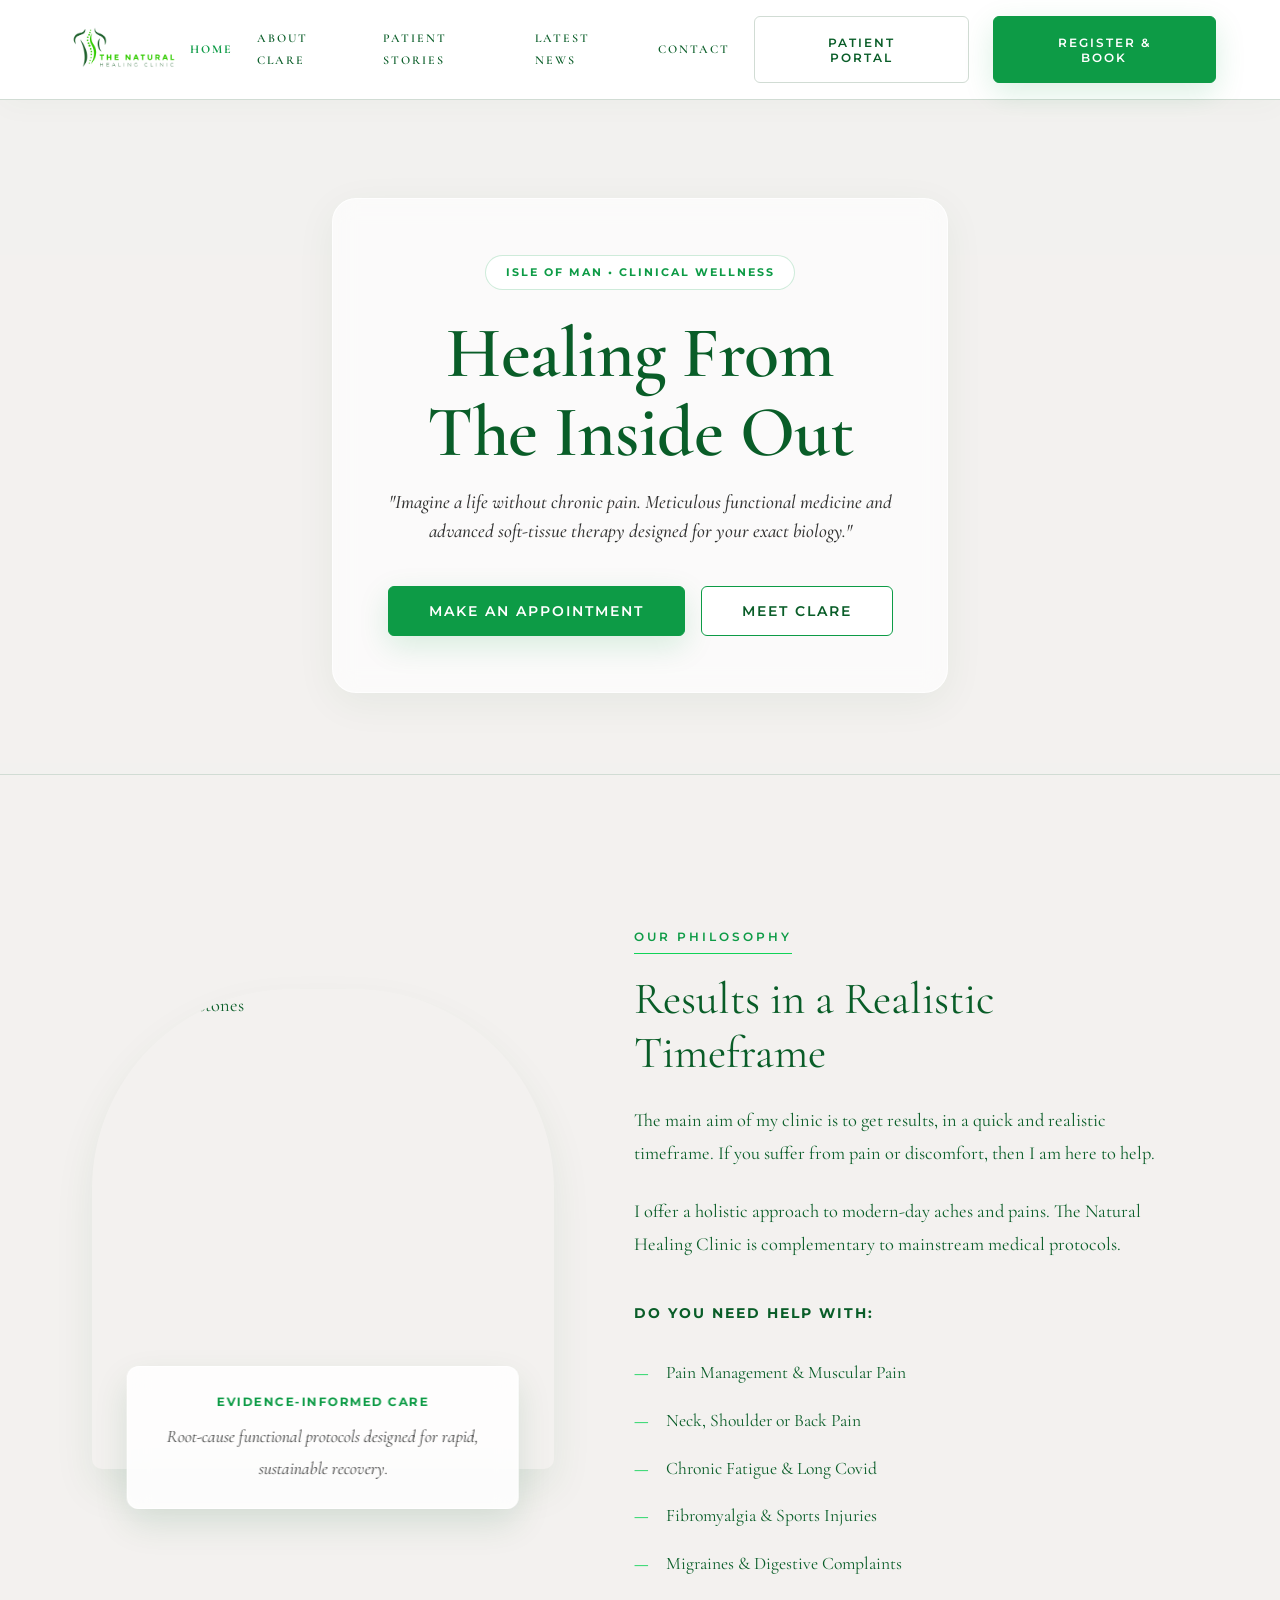
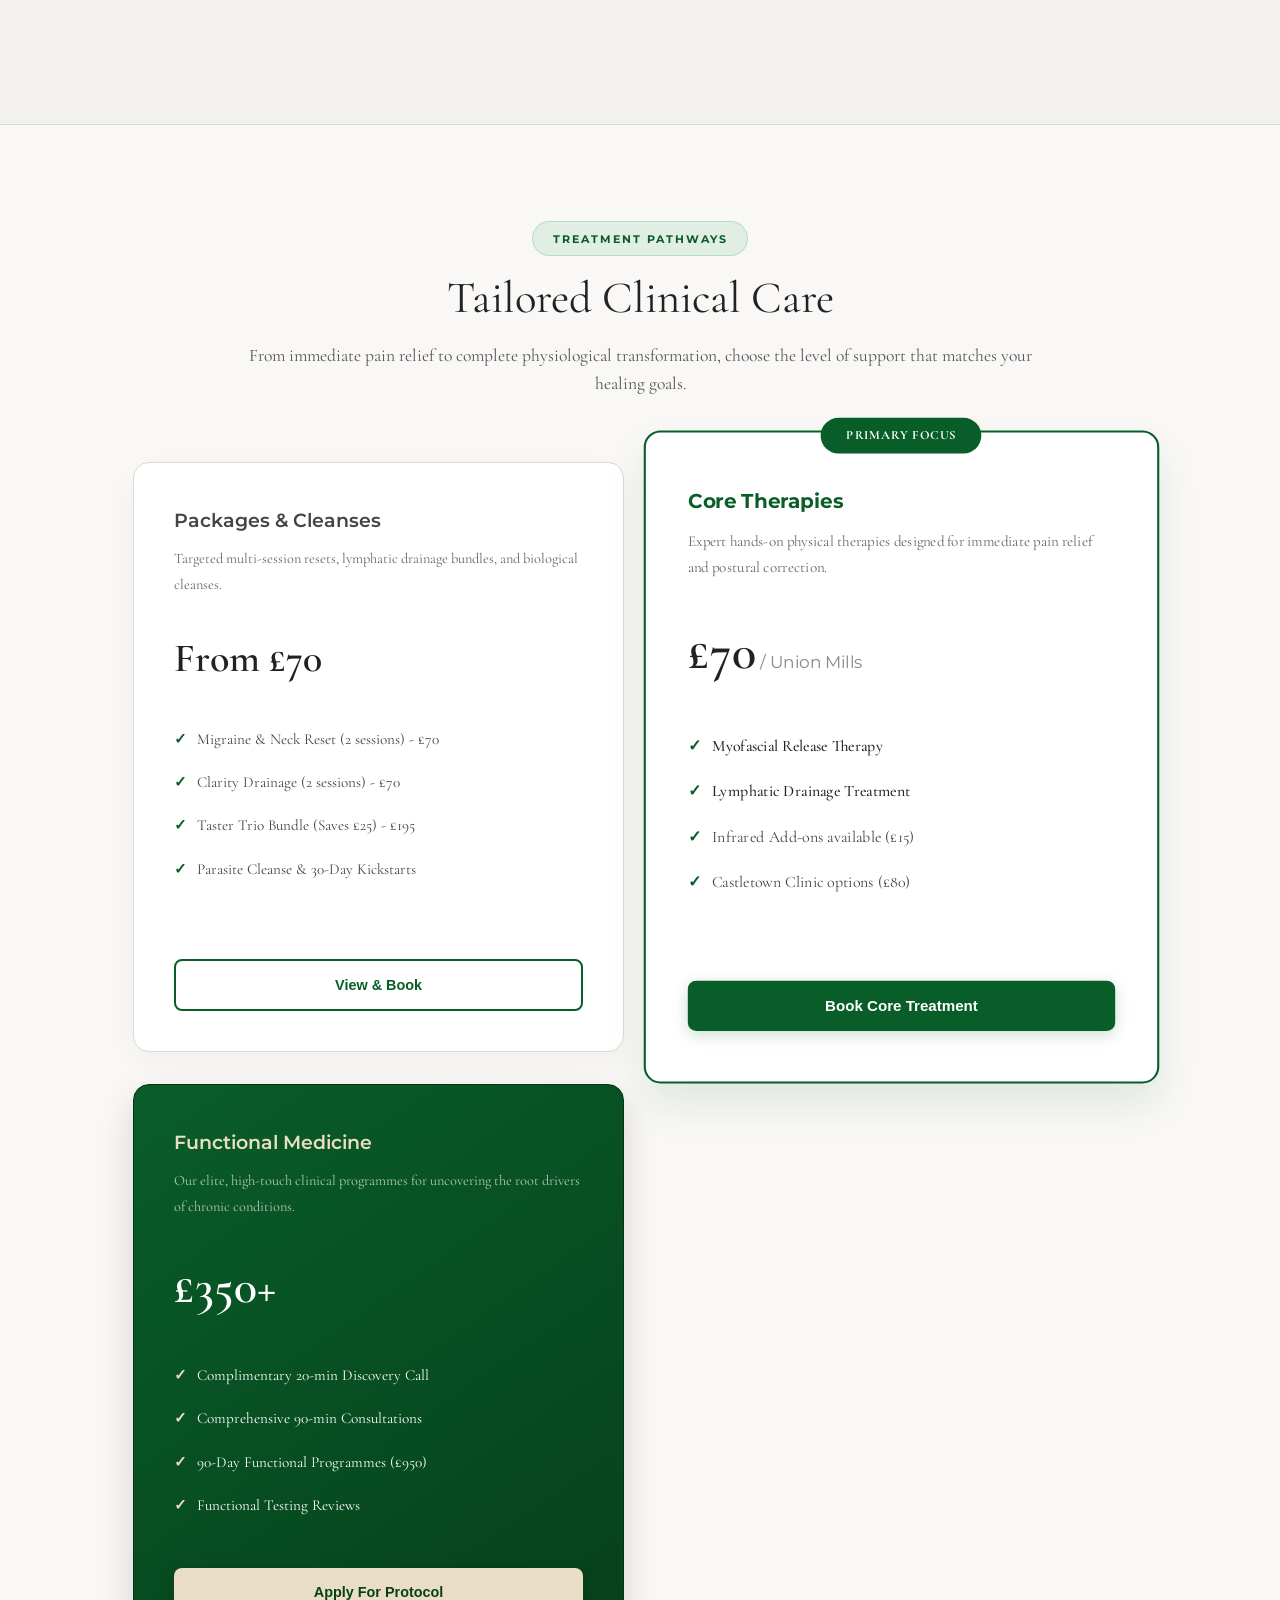
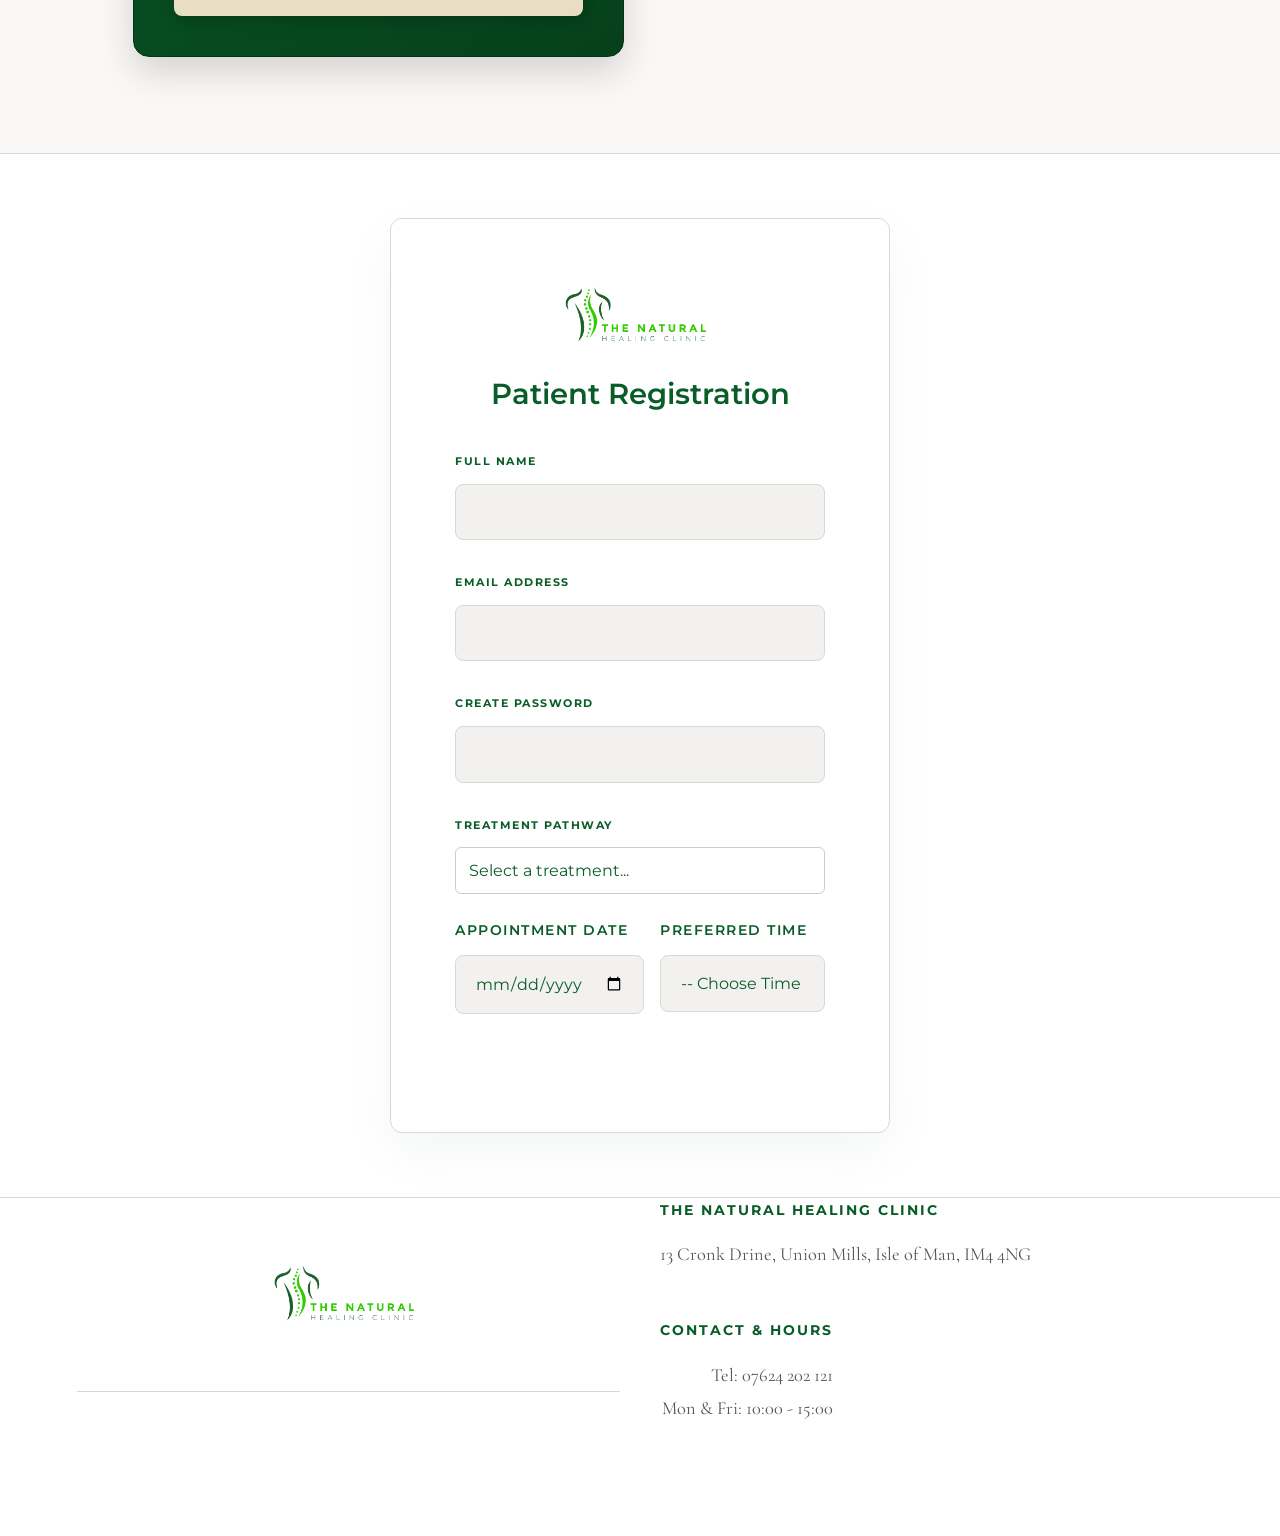
==== commit 08bd4eaf: "Revise button styles and headings in index.html Updated button styles and text for clarity in the pr" ====
--- a/index.html
+++ b/index.html
@@ -252,13 +252,13 @@
                         <li style="margin-bottom: 1rem; color: #444; font-size: 0.95rem; display: flex; align-items: flex-start; gap: 10px;"><span style="color: #095d28; font-weight: bold;">✓</span> Taster Trio Bundle (Saves £25) - £195</li>
                         <li style="margin-bottom: 1rem; color: #444; font-size: 0.95rem; display: flex; align-items: flex-start; gap: 10px;"><span style="color: #095d28; font-weight: bold;">✓</span> Parasite Cleanse & 30-Day Kickstarts</li>
                     </ul>
-                    <button type="button" style="width: 100%; padding: 1rem; background: white; color: #095d28; border: 2px solid #095d28; border-radius: 8px; font-size: 0.9rem; font-weight: 700; cursor: pointer; transition: all 0.2s ease;" onclick="location.href='#register-section'">View & Book</button>
+                    <button type="button" style="margin-top: auto; width: 100%; padding: 1rem; background: white; color: #095d28; border: 2px solid #095d28; border-radius: 8px; font-size: 0.9rem; font-weight: 700; cursor: pointer; transition: all 0.2s ease;" onclick="location.href='#register-section'">View & Book</button>
                 </div>
 
                 <!-- TIER 1: Core Therapies (Bronze) -->
                 <div class="pricing-tier-bronze" style="background: #ffffff; border-radius: 16px; padding: 3rem 2.5rem; border: 2px solid #095d28; box-shadow: 0 20px 40px rgba(9,93,40,0.1); position: relative; transform: scale(1.05); z-index: 2; display: flex; flex-direction: column; height: calc(100% + 2rem);">
                     <div style="position: absolute; top: -14px; left: 50%; transform: translateX(-50%); background: #095d28; color: white; padding: 0.4rem 1.5rem; border-radius: 20px; font-size: 0.75rem; font-weight: 700; letter-spacing: 1px; text-transform: uppercase;">Primary Focus</div>
-                    <h3 style="font-family: 'Montserrat', sans-serif; font-size: 1.2rem; color: #095d28; margin-bottom: 0.5rem; font-weight: 700;">Core Treatments</h3>
+                    <h3 style="font-family: 'Montserrat', sans-serif; font-size: 1.2rem; color: #095d28; margin-bottom: 0.5rem; font-weight: 700;">Core Therapies</h3>
                     <p style="color: #666; font-size: 0.9rem; margin-bottom: 1.5rem; min-height: 40px;">Expert hands-on physical therapies designed for immediate pain relief and postural correction.</p>
                     <div style="font-size: 3rem; font-family: 'Cormorant Garamond', serif; color: #222; margin-bottom: 2rem; font-weight: 600;">£70<span style="font-size: 1rem; color: #888; font-family: 'Montserrat', sans-serif; font-weight: 400;"> / Union Mills</span></div>
                     <ul style="list-style: none; padding: 0; margin: 0 0 2rem 0; flex-grow: 1;">
@@ -267,7 +267,7 @@
                         <li style="margin-bottom: 1rem; color: #444; font-size: 0.95rem; display: flex; align-items: flex-start; gap: 10px;"><span style="color: #095d28; font-weight: bold;">✓</span> Infrared Add-ons available (£15)</li>
                         <li style="margin-bottom: 1rem; color: #444; font-size: 0.95rem; display: flex; align-items: flex-start; gap: 10px;"><span style="color: #095d28; font-weight: bold;">✓</span> Castletown Clinic options (£80)</li>
                     </ul>
-                    <button type="button" style="width: 100%; padding: 1rem; background: #095d28; color: white; border: none; border-radius: 8px; font-size: 0.9rem; font-weight: 700; cursor: pointer; box-shadow: 0 4px 15px rgba(9,93,40,0.2); transition: all 0.2s ease;" onclick="location.href='#register-section'">Book Core Treatment</button>
+                    <button type="button" style="margin-top: auto; width: 100%; padding: 1rem; background: #095d28; color: white; border: none; border-radius: 8px; font-size: 0.9rem; font-weight: 700; cursor: pointer; box-shadow: 0 4px 15px rgba(9,93,40,0.2); transition: all 0.2s ease;" onclick="location.href='#register-section'">Book Core Treatment</button>
                 </div>
 
                 <!-- TIER 3: Functional Medicine (Gold) -->
@@ -281,7 +281,7 @@
                         <li style="margin-bottom: 1rem; color: #fff; font-size: 0.95rem; display: flex; align-items: flex-start; gap: 10px;"><span style="color: #eaddc5; font-weight: bold;">✓</span> 90-Day Functional Programmes (£950)</li>
                         <li style="margin-bottom: 1rem; color: #fff; font-size: 0.95rem; display: flex; align-items: flex-start; gap: 10px;"><span style="color: #eaddc5; font-weight: bold;">✓</span> Functional Testing Reviews</li>
                     </ul>
-                    <button type="button" style="width: 100%; padding: 1rem; background: #eaddc5; color: #06401b; border: none; border-radius: 8px; font-size: 0.9rem; font-weight: 700; cursor: pointer; box-shadow: 0 4px 15px rgba(0,0,0,0.2); transition: all 0.2s ease;" onclick="location.href='#register-section'">Apply For Protocol</button>
+                    <button type="button" style="margin-top: auto; width: 100%; padding: 1rem; background: #eaddc5; color: #06401b; border: none; border-radius: 8px; font-size: 0.9rem; font-weight: 700; cursor: pointer; box-shadow: 0 4px 15px rgba(0,0,0,0.2); transition: all 0.2s ease;" onclick="location.href='#register-section'">Apply For Protocol</button>
                 </div>
                 
             </div>
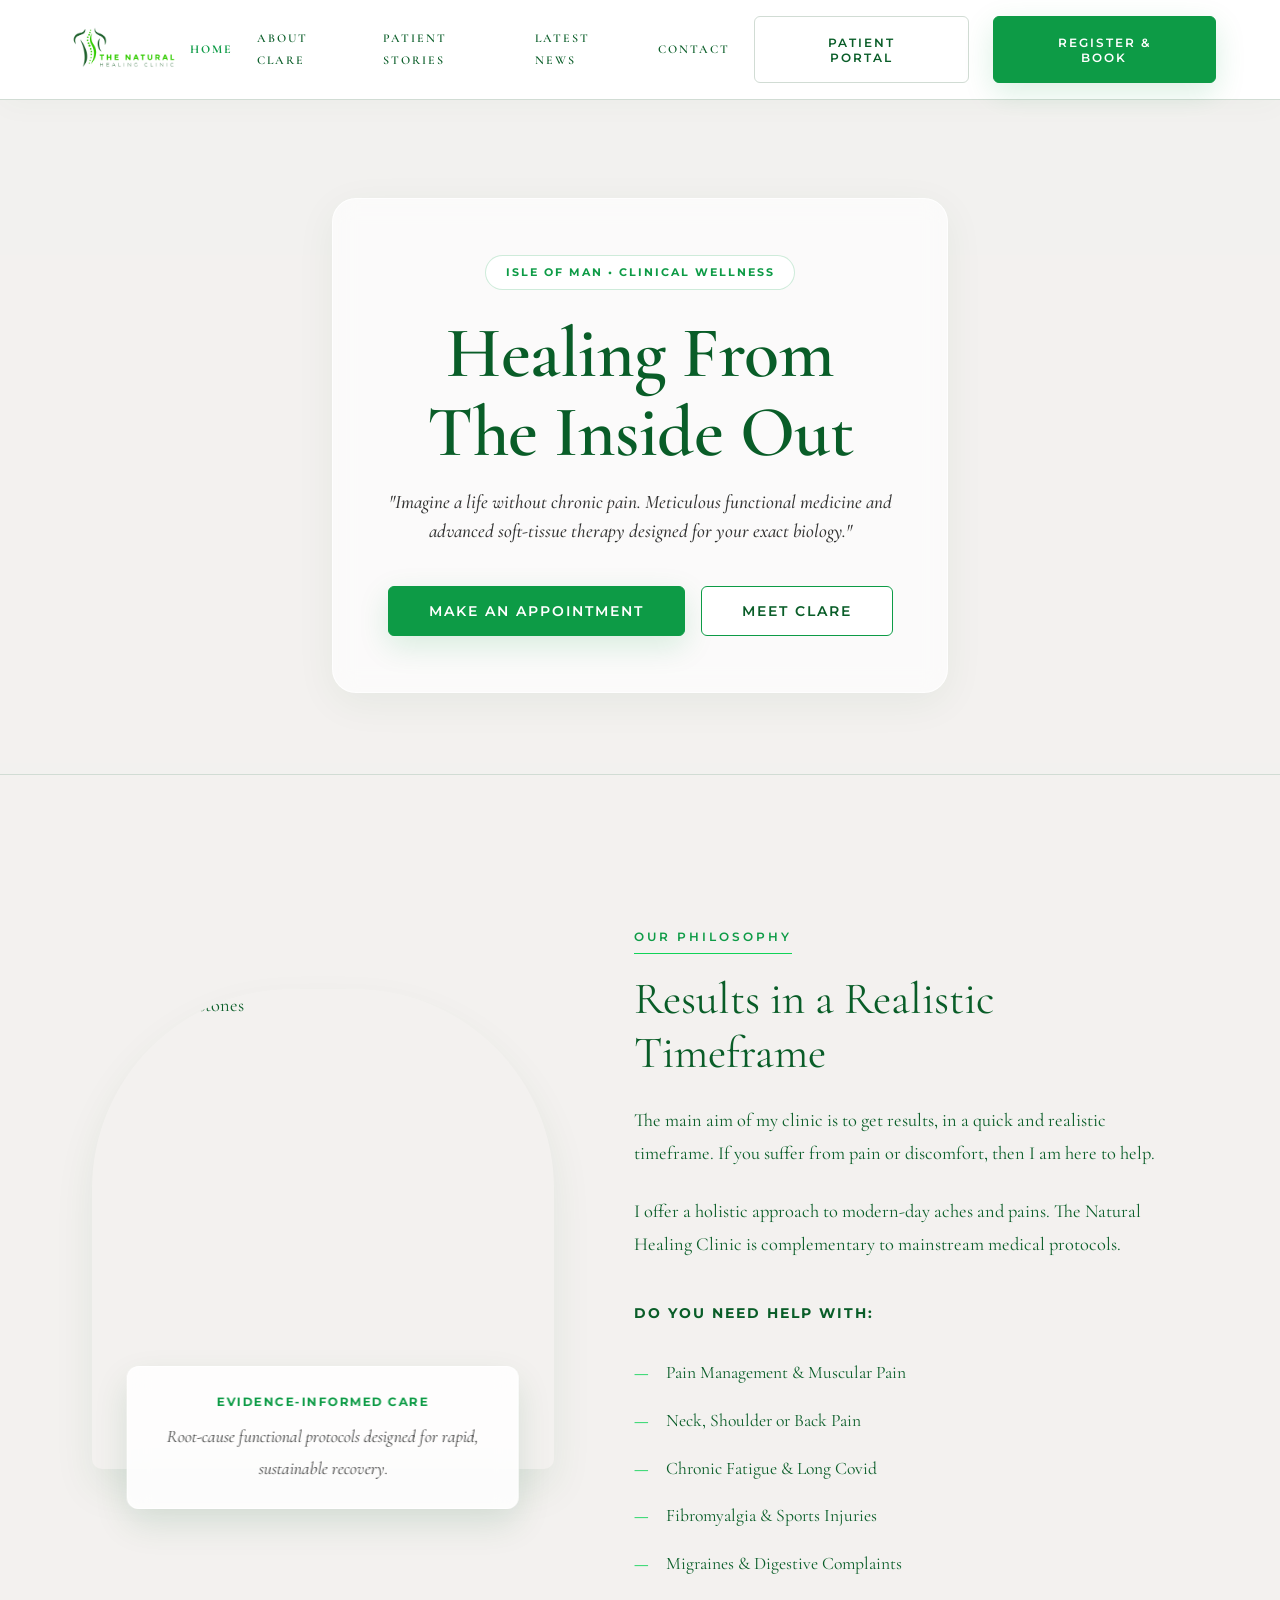
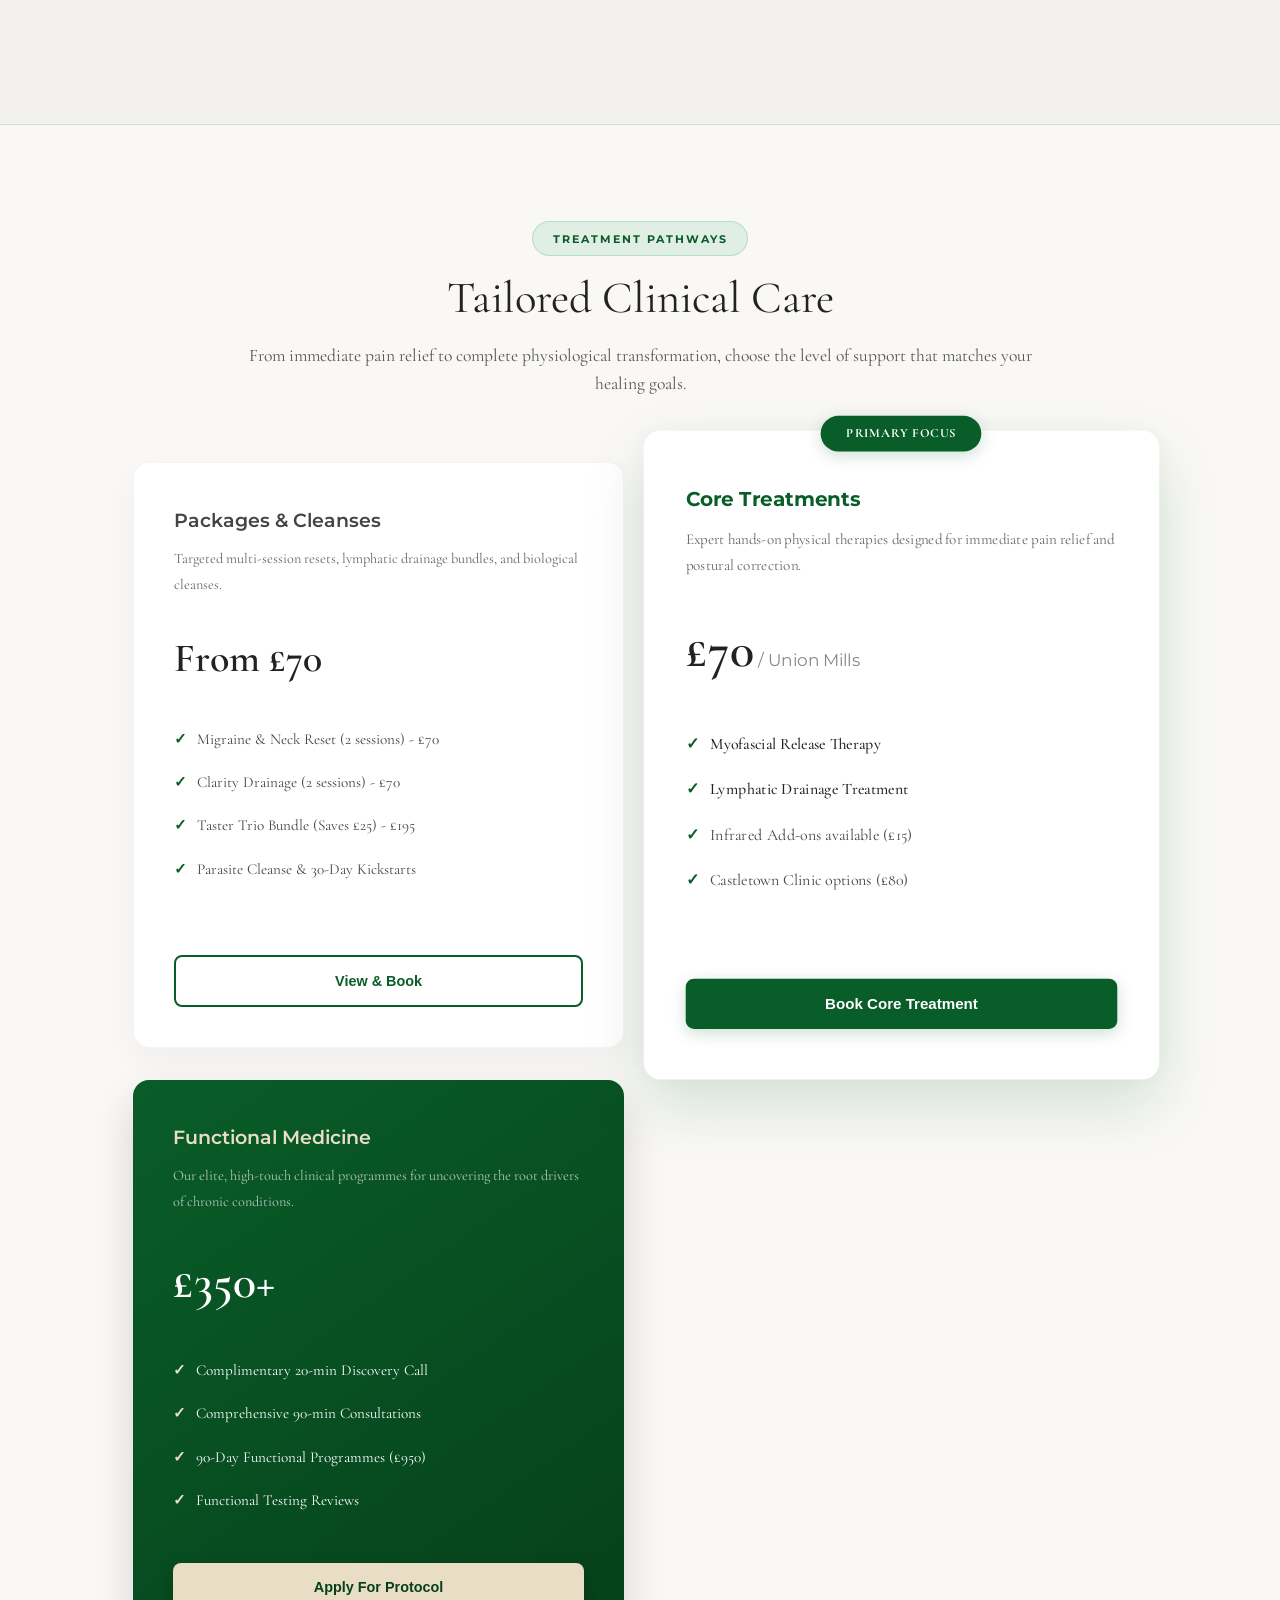
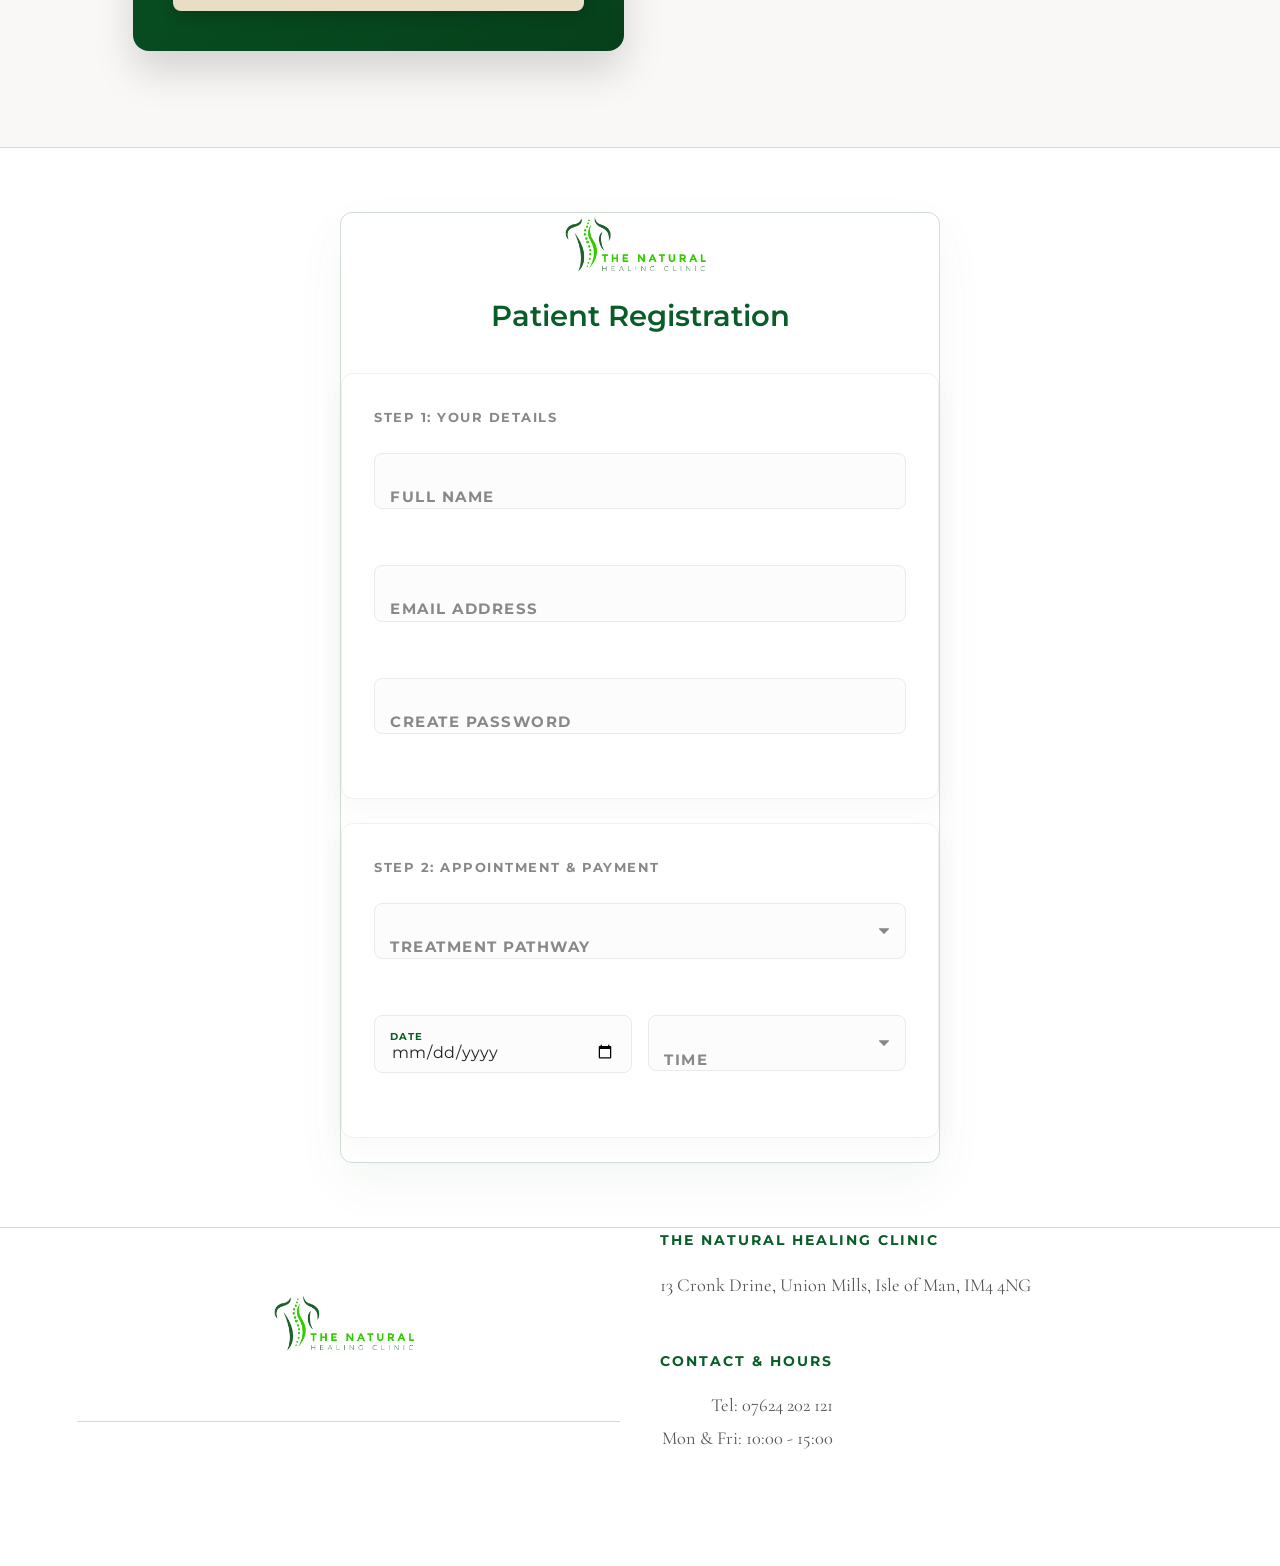
==== commit d8cf1223: "Implement floating labels and scroll animations Added floating labels and reveal animations for form" ====
--- a/index.html
+++ b/index.html
@@ -120,6 +120,84 @@
                 transform: none !important;
                 height: 100% !important;
             }
+        }
+
+        /* ================= AESTHETIC UPGRADES ================= */
+
+        /* 1. Floating Form Labels & Soft Inputs */
+        .floating-group {
+            position: relative;
+            margin-bottom: 1.5rem;
+        }
+        .floating-group input, .floating-group select {
+            width: 100%;
+            padding: 1.6rem 1rem 0.6rem 1rem;
+            font-size: 1rem;
+            background: #fcfcfc;
+            border: 1px solid #eaeaea;
+            border-radius: 8px;
+            outline: none;
+            transition: all 0.3s ease;
+            font-family: 'Montserrat', sans-serif;
+            color: #222;
+            appearance: none;
+            -webkit-appearance: none;
+        }
+        .floating-group select {
+            background-image: url("data:image/svg+xml;charset=US-ASCII,%3Csvg%20xmlns%3D%22http%3A%2F%2Fwww.w3.org%2F2000%2Fsvg%22%20width%3D%22292.4%22%20height%3D%22292.4%22%3E%3Cpath%20fill%3D%22%23888888%22%20d%3D%22M287%2069.4a17.6%2017.6%200%200%200-13-5.4H18.4c-5%200-9.3%201.8-12.9%205.4A17.6%2017.6%200%200%200%200%2082.2c0%205%201.8%209.3%205.4%2012.9l128%20127.9c3.6%203.6%207.8%205.4%2012.8%205.4s9.2-1.8%2012.8-5.4L287%2095c3.5-3.5%205.4-7.8%205.4-12.8%200-5-1.9-9.2-5.5-12.8z%22%2F%3E%3C%2Fsvg%3E");
+            background-repeat: no-repeat;
+            background-position: right 1rem top 50%;
+            background-size: 0.65rem auto;
+        }
+        .floating-group input:focus, .floating-group select:focus {
+            background: #ffffff;
+            border-color: rgba(13, 155, 70, 0.4);
+            box-shadow: 0 0 0 4px rgba(13, 155, 70, 0.05);
+        }
+        .floating-group label {
+            position: absolute;
+            top: 50%;
+            left: 1rem;
+            transform: translateY(-50%);
+            font-size: 0.95rem;
+            color: #888;
+            pointer-events: none;
+            transition: all 0.25s cubic-bezier(0.16, 1, 0.3, 1);
+            font-family: 'Montserrat', sans-serif;
+        }
+        /* Float the label on focus or when valid (filled) */
+        .floating-group input:focus ~ label,
+        .floating-group input:valid ~ label,
+        .floating-group select:focus ~ label,
+        .floating-group select:valid ~ label {
+            top: 0.8rem;
+            transform: translateY(0);
+            font-size: 0.65rem;
+            font-weight: 700;
+            color: #095d28;
+            text-transform: uppercase;
+            letter-spacing: 1px;
+        }
+        /* Date inputs always show placeholder UI on iOS, so pre-float them */
+        .floating-group input[type="date"] ~ label {
+            top: 0.8rem;
+            transform: translateY(0);
+            font-size: 0.65rem;
+            font-weight: 700;
+            color: #095d28;
+            text-transform: uppercase;
+            letter-spacing: 1px;
+        }
+
+        /* 2. Scroll Animation Classes */
+        .reveal {
+            opacity: 0;
+            transform: translateY(35px);
+            transition: all 0.9s cubic-bezier(0.16, 1, 0.3, 1);
+        }
+        .reveal.active {
+            opacity: 1;
+            transform: translateY(0);
         }
     </style>
 </head>
@@ -186,7 +264,7 @@
             
             <div style="position: absolute; top: 0; left: 0; right: 0; bottom: 0; background: rgba(243, 241, 239, 0.7); z-index: 1;"></div>
             
-            <div style="position: relative; z-index: 2; max-width: 800px; margin: 0 auto; display: flex; flex-direction: column; align-items: center; background: rgba(255, 255, 255, 0.65); backdrop-filter: blur(12px); -webkit-backdrop-filter: blur(12px); border: 1px solid rgba(255,255,255,0.8); padding: 3.5rem 2rem; border-radius: 24px; box-shadow: 0 10px 40px rgba(9,93,40,0.06);">
+            <div class="reveal" style="position: relative; z-index: 2; max-width: 800px; margin: 0 auto; display: flex; flex-direction: column; align-items: center; background: rgba(255, 255, 255, 0.65); backdrop-filter: blur(12px); -webkit-backdrop-filter: blur(12px); border: 1px solid rgba(255,255,255,0.8); padding: 3.5rem 2rem; border-radius: 24px; box-shadow: 0 10px 40px rgba(9,93,40,0.06);">
                 
                 <span style="display: inline-block; padding: 0.4rem 1.2rem; background: rgba(255, 255, 255, 0.9); border: 1px solid rgba(13, 155, 70, 0.2); border-radius: 30px; font-family: 'Montserrat', sans-serif; font-size: 0.7rem; font-weight: 700; color: var(--primary-sage); text-transform: uppercase; letter-spacing: 2px; margin-bottom: 1.5rem;">Isle of Man • Clinical Wellness</span>
                 
@@ -203,7 +281,7 @@
         </section>
 
         <section class="section">
-            <div class="section-image-wrapper" style="position: relative; padding-bottom: 2.5rem;">
+            <div class="section-image-wrapper reveal" style="position: relative; padding-bottom: 2.5rem;">
                 <div style="overflow: hidden; border-radius: 200px 200px 10px 10px; box-shadow: 0 20px 40px rgba(9,93,40,0.08); height: 480px; position: relative;">
                     <img src="https://images.unsplash.com/photo-1536623975707-c4b3b2af565d?auto=format&fit=crop&w=800&q=80" 
                          alt="Zen stacked stones" 
@@ -215,7 +293,7 @@
                 </div>
             </div>
 
-            <div class="section-text" style="padding-top: 1rem;">
+            <div class="section-text reveal" style="padding-top: 1rem; transition-delay: 0.1s;">
                 <span class="section-subtitle">Our Philosophy</span>
                 <h2>Results in a Realistic Timeframe</h2>
                 <p style="margin-bottom: 1.5rem;">The main aim of my clinic is to get results, in a quick and realistic timeframe. If you suffer from pain or discomfort, then I am here to help.</p>
@@ -233,7 +311,7 @@
 
         <!-- ================= TIERED CLINICAL SERVICES ================= -->
         <section class="pricing-section" style="padding-top: 6rem; padding-bottom: 6rem; background: #f9f8f6;">
-            <div style="text-align: center; max-width: 800px; margin: 0 auto 4rem auto;">
+            <div class="reveal" style="text-align: center; max-width: 800px; margin: 0 auto 4rem auto;">
                 <span style="display: inline-block; padding: 0.4rem 1.2rem; background: rgba(13, 155, 70, 0.1); border: 1px solid rgba(13, 155, 70, 0.2); border-radius: 30px; font-family: 'Montserrat', sans-serif; font-size: 0.7rem; font-weight: 700; color: #095d28; text-transform: uppercase; letter-spacing: 2px; margin-bottom: 1rem;">Treatment Pathways</span>
                 <h2 style="font-family: 'Cormorant Garamond', serif; font-size: 2.8rem; color: #222; margin-bottom: 1rem;">Tailored Clinical Care</h2>
                 <p style="color: #555; font-size: 1.1rem; line-height: 1.6;">From immediate pain relief to complete physiological transformation, choose the level of support that matches your healing goals.</p>
@@ -242,7 +320,7 @@
             <div style="max-width: 1150px; margin: 0 auto; padding: 0 5%; display: grid; grid-template-columns: repeat(auto-fit, minmax(320px, 1fr)); gap: 2rem; align-items: center;">
                 
                 <!-- TIER 2: Packages & Cleanses (Silver) -->
-                <div style="background: white; border-radius: 16px; padding: 2.5rem; border: 1px solid #e0d8cc; box-shadow: 0 10px 30px rgba(0,0,0,0.04); display: flex; flex-direction: column; height: 100%;">
+                <div class="reveal" style="background: white; border-radius: 16px; padding: 2.5rem; border: 1px solid rgba(0,0,0,0.04); box-shadow: 0 15px 35px rgba(0,0,0,0.04); display: flex; flex-direction: column; height: 100%;">
                     <h3 style="font-family: 'Montserrat', sans-serif; font-size: 1.2rem; color: #444; margin-bottom: 0.5rem; font-weight: 600;">Packages & Cleanses</h3>
                     <p style="color: #666; font-size: 0.9rem; margin-bottom: 1.5rem; min-height: 40px;">Targeted multi-session resets, lymphatic drainage bundles, and biological cleanses.</p>
                     <div style="font-size: 2.5rem; font-family: 'Cormorant Garamond', serif; color: #222; margin-bottom: 2rem; font-weight: 600;">From £70</div>
@@ -255,10 +333,10 @@
                     <button type="button" style="margin-top: auto; width: 100%; padding: 1rem; background: white; color: #095d28; border: 2px solid #095d28; border-radius: 8px; font-size: 0.9rem; font-weight: 700; cursor: pointer; transition: all 0.2s ease;" onclick="location.href='#register-section'">View & Book</button>
                 </div>
 
-                <!-- TIER 1: Core Therapies (Bronze) -->
-                <div class="pricing-tier-bronze" style="background: #ffffff; border-radius: 16px; padding: 3rem 2.5rem; border: 2px solid #095d28; box-shadow: 0 20px 40px rgba(9,93,40,0.1); position: relative; transform: scale(1.05); z-index: 2; display: flex; flex-direction: column; height: calc(100% + 2rem);">
-                    <div style="position: absolute; top: -14px; left: 50%; transform: translateX(-50%); background: #095d28; color: white; padding: 0.4rem 1.5rem; border-radius: 20px; font-size: 0.75rem; font-weight: 700; letter-spacing: 1px; text-transform: uppercase;">Primary Focus</div>
-                    <h3 style="font-family: 'Montserrat', sans-serif; font-size: 1.2rem; color: #095d28; margin-bottom: 0.5rem; font-weight: 700;">Core Therapies</h3>
+                <!-- TIER 1: Core Treatments (Bronze - SOFT SHADOW FIX) -->
+                <div class="pricing-tier-bronze reveal" style="background: #ffffff; border-radius: 16px; padding: 3rem 2.5rem; border: none; box-shadow: 0 25px 60px rgba(9,93,40,0.15), 0 0 20px rgba(9,93,40,0.03); position: relative; transform: scale(1.05); z-index: 2; display: flex; flex-direction: column; height: calc(100% + 2rem); transition-delay: 0.1s;">
+                    <div style="position: absolute; top: -14px; left: 50%; transform: translateX(-50%); background: #095d28; color: white; padding: 0.4rem 1.5rem; border-radius: 20px; font-size: 0.75rem; font-weight: 700; letter-spacing: 1px; text-transform: uppercase; box-shadow: 0 4px 15px rgba(9,93,40,0.2);">Primary Focus</div>
+                    <h3 style="font-family: 'Montserrat', sans-serif; font-size: 1.2rem; color: #095d28; margin-bottom: 0.5rem; font-weight: 700;">Core Treatments</h3>
                     <p style="color: #666; font-size: 0.9rem; margin-bottom: 1.5rem; min-height: 40px;">Expert hands-on physical therapies designed for immediate pain relief and postural correction.</p>
                     <div style="font-size: 3rem; font-family: 'Cormorant Garamond', serif; color: #222; margin-bottom: 2rem; font-weight: 600;">£70<span style="font-size: 1rem; color: #888; font-family: 'Montserrat', sans-serif; font-weight: 400;"> / Union Mills</span></div>
                     <ul style="list-style: none; padding: 0; margin: 0 0 2rem 0; flex-grow: 1;">
@@ -271,7 +349,7 @@
                 </div>
 
                 <!-- TIER 3: Functional Medicine (Gold) -->
-                <div style="background: linear-gradient(145deg, #095d28, #06401b); border-radius: 16px; padding: 2.5rem; border: 1px solid #053315; box-shadow: 0 15px 35px rgba(0,0,0,0.15); display: flex; flex-direction: column; height: 100%;">
+                <div class="reveal" style="background: linear-gradient(145deg, #095d28, #06401b); border-radius: 16px; padding: 2.5rem; border: none; box-shadow: 0 20px 40px rgba(0,0,0,0.15); display: flex; flex-direction: column; height: 100%; transition-delay: 0.2s;">
                     <h3 style="font-family: 'Montserrat', sans-serif; font-size: 1.2rem; color: #eaddc5; margin-bottom: 0.5rem; font-weight: 600;">Functional Medicine</h3>
                     <p style="color: #b5c7bc; font-size: 0.9rem; margin-bottom: 1.5rem; min-height: 40px;">Our elite, high-touch clinical programmes for uncovering the root drivers of chronic conditions.</p>
                     <div style="font-size: 3rem; font-family: 'Cormorant Garamond', serif; color: white; margin-bottom: 2rem; font-weight: 600;">£350+</div>
@@ -289,63 +367,87 @@
 
         <!-- REGISTRATION / BOOKING ANCHOR SECTION -->
         <div id="register-section" style="padding: 4rem 5%; background: var(--card-bg); border-top: 1px solid var(--secondary-sand);">
-            <div class="form-container" style="margin: 0 auto;">
-                <img src="./logo.png" alt="Logo" class="portal-logo">
+            <div class="form-container reveal" style="margin: 0 auto; max-width: 600px; padding: 0;">
+                <img src="./logo.png" alt="Logo" class="portal-logo" style="margin-bottom: 1rem;">
                 <h2 style="font-size: 1.8rem; margin-bottom: 2.5rem; font-family: 'Montserrat'; font-weight: 600; text-align: center;">Patient Registration</h2>
                 
                 <form id="reg-form" onsubmit="return processRegistration(event)">
-                    <label>Full Name</label><input type="text" id="reg-name" required>
-                    <label>Email Address</label><input type="email" id="reg-email" required>
-                    <label>Create Password</label><input type="password" id="reg-password" required>
                     
-                    <label>Treatment Pathway</label>
-                    <select id="reg-service" required onchange="handleServiceChange(this, 'reg-submit-btn', 'paypal-button-container-index')" style="width: 100%; padding: 0.8rem; border: 1px solid #ccc; border-radius: 6px; margin-bottom: 1.5rem; font-family: 'Montserrat', sans-serif; background: white;">
-                        <option value="" disabled selected>Select a treatment...</option>
+                    <!-- Concierge Step 1 -->
+                    <div style="background: #ffffff; padding: 2rem; border-radius: 12px; box-shadow: 0 10px 30px rgba(0,0,0,0.03); margin-bottom: 1.5rem; border: 1px solid #f0f0f0;">
+                        <h4 style="font-family: 'Montserrat'; font-size: 0.8rem; text-transform: uppercase; letter-spacing: 1.5px; color: #888; margin-bottom: 1.5rem;">Step 1: Your Details</h4>
                         
-                        <optgroup label="Core Therapies (Bronze)">
-                            <option value="Myofascial Release - Union Mills Clinic (£70)">Myofascial Release - Union Mills — £70</option>
-                            <option value="Myofascial Release - Castletown Clinic (£80)">Myofascial Release - Castletown — £80</option>
-                            <option value="Lymphatic Treatment - Union Mills Clinic (£70)">Lymphatic Treatment - Union Mills — £70</option>
-                            <option value="Lymphatic Treatment - Castletown Clinic (£80)">Lymphatic Treatment - Castletown — £80</option>
-                            <option value="Infrared Targeted Treatment - Union Mills (£50)">Infrared Targeted Treatment - Union Mills — £50</option>
-                            <option value="Infrared Targeted Treatment - Castletown (£60)">Infrared Targeted Treatment - Castletown — £60</option>
-                        </optgroup>
-
-                        <optgroup label="Packages & Cleanses (Silver)">
-                            <option value="Migraine & Neck Reset Package (£70)">Migraine & Neck Reset Package (2x 30min) — £70</option>
-                            <option value="Clarity Drainage Package (£70)">Clarity Drainage Package (2x 30min) — £70</option>
-                            <option value="Gut Mini Reset (£80)">Gut Mini Reset (10 Days) — £80</option>
-                            <option value="Taster Trio Bundle (£195)">Taster Trio Bundle (All Three) — £195</option>
-                            <option value="Parasite Cleanse (£150)">Parasite Cleanse — £150</option>
-                            <option value="30-Day Kickstart Cleanse (£355)">30-Day Kickstart Cleanse — £355</option>
-                        </optgroup>
-
-                        <optgroup label="Functional Medicine (Gold)">
-                            <option value="Free Discovery Call (20 min)">Complimentary Discovery Call (20 min) — Free</option>
-                            <option value="Functional Medicine Consultation (£350)">Functional Medicine Consultation (90 min) — £350</option>
-                            <option value="Functional Testing - Review (£350)">Functional Testing Review (90 min) — £350</option>
-                            <option value="90-Day Functional Medicine Programme (£950)">90-Day Functional Medicine Programme — £950 (VIP App Access)</option>
-                        </optgroup>
-                    </select>
-
-                    <div style="display: grid; grid-template-columns: 1fr 1fr; gap: 1rem; margin-bottom: 1.5rem;">
-                        <div>
-                            <label style="font-weight: 600; font-size: 0.85rem; text-transform: uppercase;">Appointment Date</label>
-                            <input type="date" id="portal-date-reg" min="2026-01-01" required style="margin-bottom: 0;">
+                        <div class="floating-group">
+                            <input type="text" id="reg-name" required>
+                            <label>Full Name</label>
                         </div>
-                        <div>
-                            <label style="font-weight: 600; font-size: 0.85rem; text-transform: uppercase;">Preferred Time</label>
-                            <select id="portal-time-reg" required>
-                                <option value="">-- Choose Time --</option>
-                                <option value="09:00">09:00 AM</option>
-                                <option value="10:00">10:00 AM</option>
-                                <option value="11:00">11:00 AM</option>
-                                <option value="12:00">12:00 PM</option>
-                                <option value="13:00">1:00 PM</option>
-                                <option value="14:00">2:00 PM</option>
-                                <option value="15:00">3:00 PM</option>
-                                <option value="16:00">4:00 PM</option>
+                        
+                        <div class="floating-group">
+                            <input type="email" id="reg-email" required>
+                            <label>Email Address</label>
+                        </div>
+                        
+                        <div class="floating-group" style="margin-bottom: 0;">
+                            <input type="password" id="reg-password" required>
+                            <label>Create Password</label>
+                        </div>
+                    </div>
+
+                    <!-- Concierge Step 2 -->
+                    <div style="background: #ffffff; padding: 2rem; border-radius: 12px; box-shadow: 0 10px 30px rgba(0,0,0,0.03); margin-bottom: 1.5rem; border: 1px solid #f0f0f0;">
+                        <h4 style="font-family: 'Montserrat'; font-size: 0.8rem; text-transform: uppercase; letter-spacing: 1.5px; color: #888; margin-bottom: 1.5rem;">Step 2: Appointment & Payment</h4>
+                        
+                        <div class="floating-group">
+                            <select id="reg-service" required onchange="handleServiceChange(this, 'reg-submit-btn', 'paypal-button-container-index')">
+                                <option value="" disabled selected hidden></option>
+                                
+                                <optgroup label="Core Therapies (Bronze)">
+                                    <option value="Myofascial Release - Union Mills Clinic (£70)">Myofascial Release - Union Mills — £70</option>
+                                    <option value="Myofascial Release - Castletown Clinic (£80)">Myofascial Release - Castletown — £80</option>
+                                    <option value="Lymphatic Treatment - Union Mills Clinic (£70)">Lymphatic Treatment - Union Mills — £70</option>
+                                    <option value="Lymphatic Treatment - Castletown Clinic (£80)">Lymphatic Treatment - Castletown — £80</option>
+                                    <option value="Infrared Targeted Treatment - Union Mills (£50)">Infrared Targeted Treatment - Union Mills — £50</option>
+                                    <option value="Infrared Targeted Treatment - Castletown (£60)">Infrared Targeted Treatment - Castletown — £60</option>
+                                </optgroup>
+
+                                <optgroup label="Packages & Cleanses (Silver)">
+                                    <option value="Migraine & Neck Reset Package (£70)">Migraine & Neck Reset Package (2x 30min) — £70</option>
+                                    <option value="Clarity Drainage Package (£70)">Clarity Drainage Package (2x 30min) — £70</option>
+                                    <option value="Gut Mini Reset (£80)">Gut Mini Reset (10 Days) — £80</option>
+                                    <option value="Taster Trio Bundle (£195)">Taster Trio Bundle (All Three) — £195</option>
+                                    <option value="Parasite Cleanse (£150)">Parasite Cleanse — £150</option>
+                                    <option value="30-Day Kickstart Cleanse (£355)">30-Day Kickstart Cleanse — £355</option>
+                                </optgroup>
+
+                                <optgroup label="Functional Medicine (Gold)">
+                                    <option value="Free Discovery Call (20 min)">Complimentary Discovery Call (20 min) — Free</option>
+                                    <option value="Functional Medicine Consultation (£350)">Functional Medicine Consultation (90 min) — £350</option>
+                                    <option value="Functional Testing - Review (£350)">Functional Testing Review (90 min) — £350</option>
+                                    <option value="90-Day Functional Medicine Programme (£950)">90-Day Functional Medicine Programme — £950 (VIP App Access)</option>
+                                </optgroup>
                             </select>
+                            <label>Treatment Pathway</label>
+                        </div>
+
+                        <div style="display: grid; grid-template-columns: 1fr 1fr; gap: 1rem;">
+                            <div class="floating-group" style="margin-bottom: 0;">
+                                <input type="date" id="portal-date-reg" min="2026-01-01" required>
+                                <label>Date</label>
+                            </div>
+                            <div class="floating-group" style="margin-bottom: 0;">
+                                <select id="portal-time-reg" required>
+                                    <option value="" disabled selected hidden></option>
+                                    <option value="09:00">09:00 AM</option>
+                                    <option value="10:00">10:00 AM</option>
+                                    <option value="11:00">11:00 AM</option>
+                                    <option value="12:00">12:00 PM</option>
+                                    <option value="13:00">1:00 PM</option>
+                                    <option value="14:00">2:00 PM</option>
+                                    <option value="15:00">3:00 PM</option>
+                                    <option value="16:00">4:00 PM</option>
+                                </select>
+                                <label>Time</label>
+                            </div>
                         </div>
                     </div>
                     
@@ -385,6 +487,23 @@
                     .catch(err => console.log('Service Worker registration failed: ', err));
             });
         }
+    </script>
+
+    <!-- Scroll Animation Observer Script -->
+    <script>
+        document.addEventListener("DOMContentLoaded", function() {
+            const observer = new IntersectionObserver((entries) => {
+                entries.forEach((entry) => {
+                    if (entry.isIntersecting) {
+                        entry.target.classList.add('active');
+                    }
+                });
+            }, { threshold: 0.1 });
+            
+            document.querySelectorAll('.reveal').forEach((el) => {
+                observer.observe(el);
+            });
+        });
     </script>
 
     <!-- PayPal SDK Sandbox -->
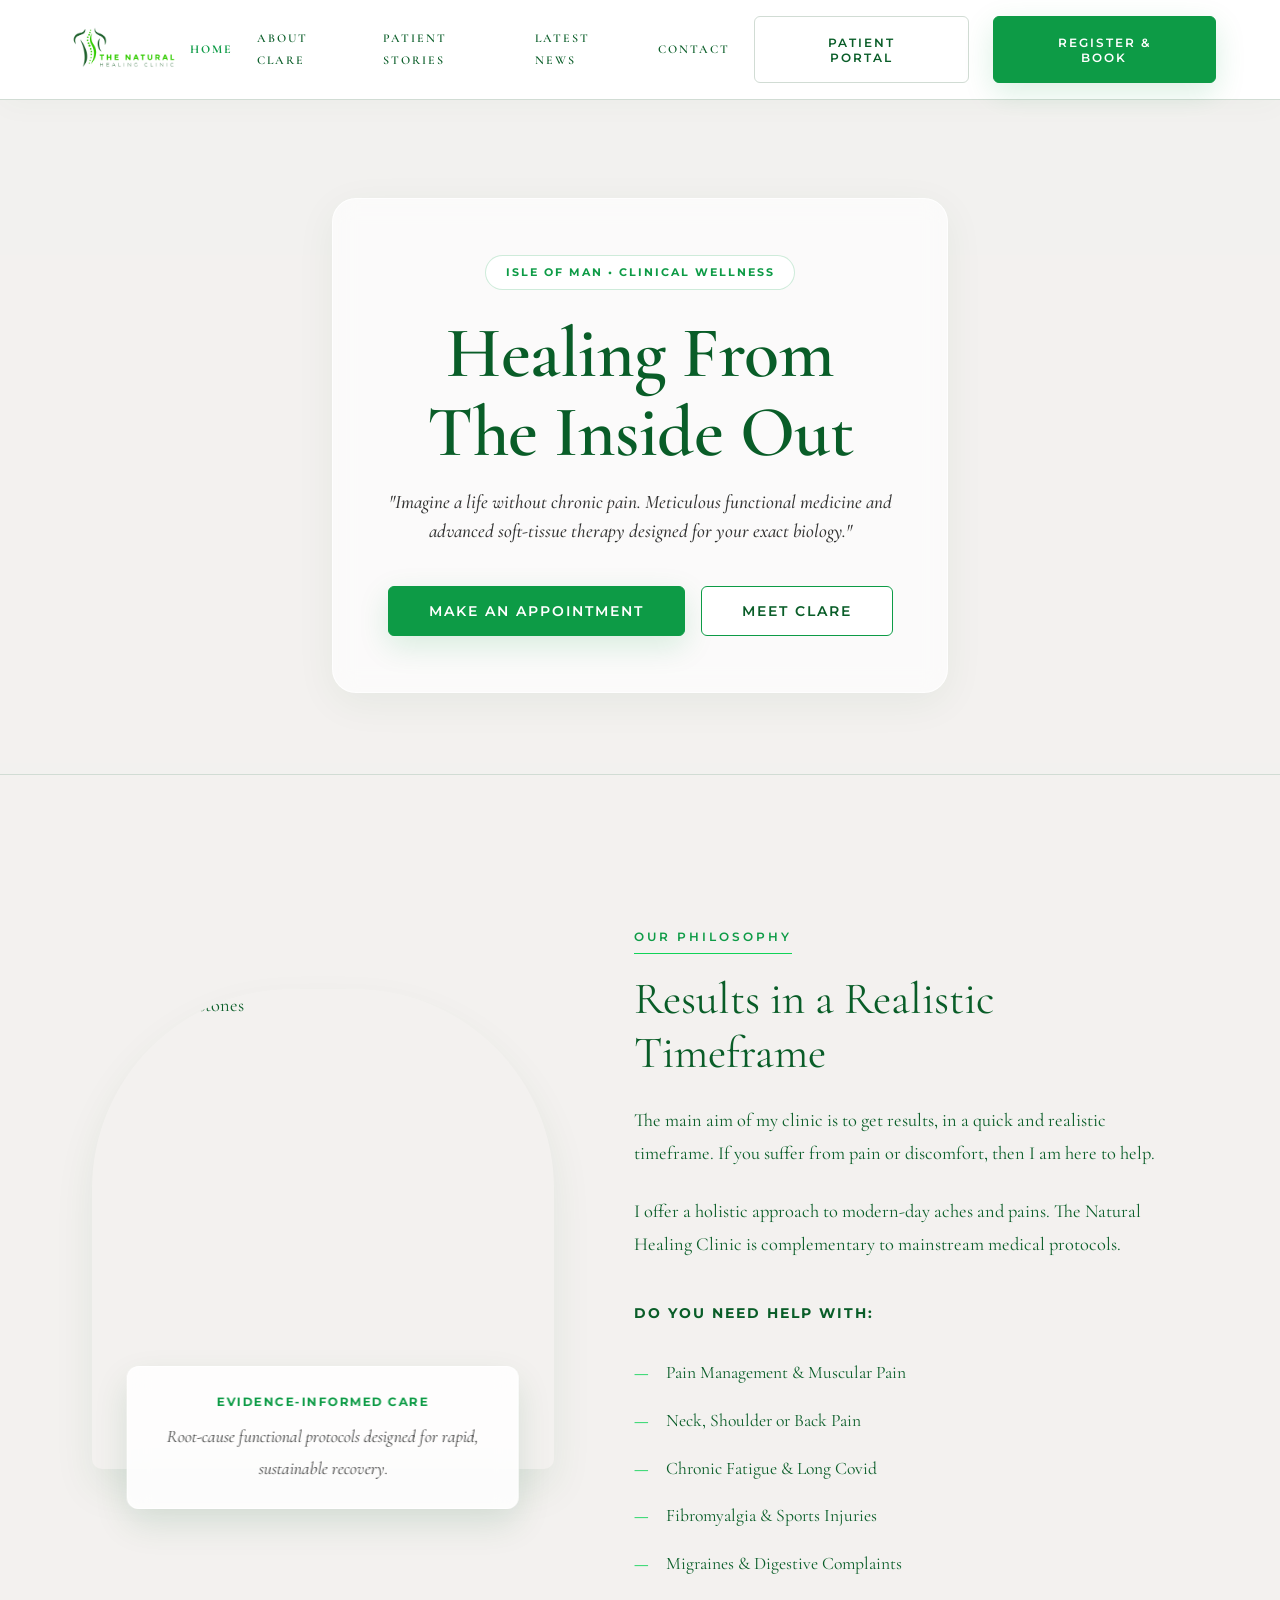
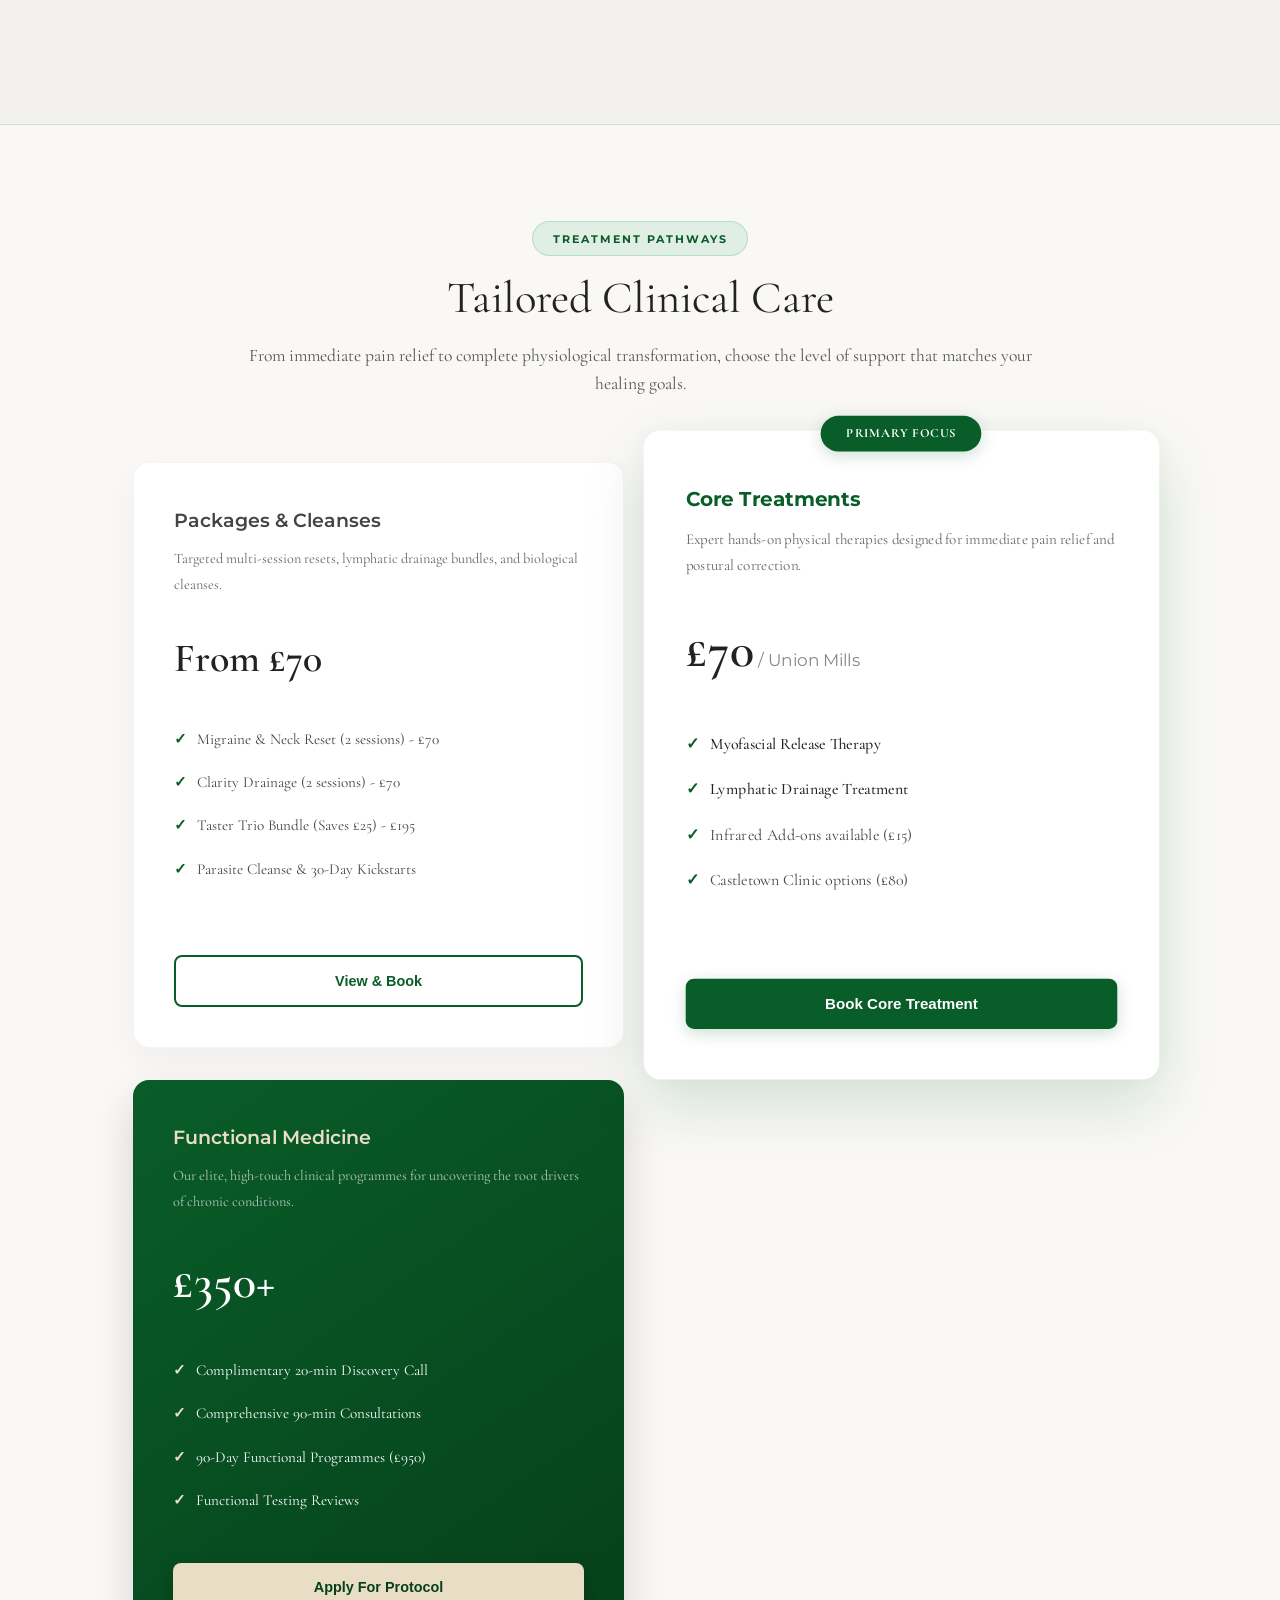
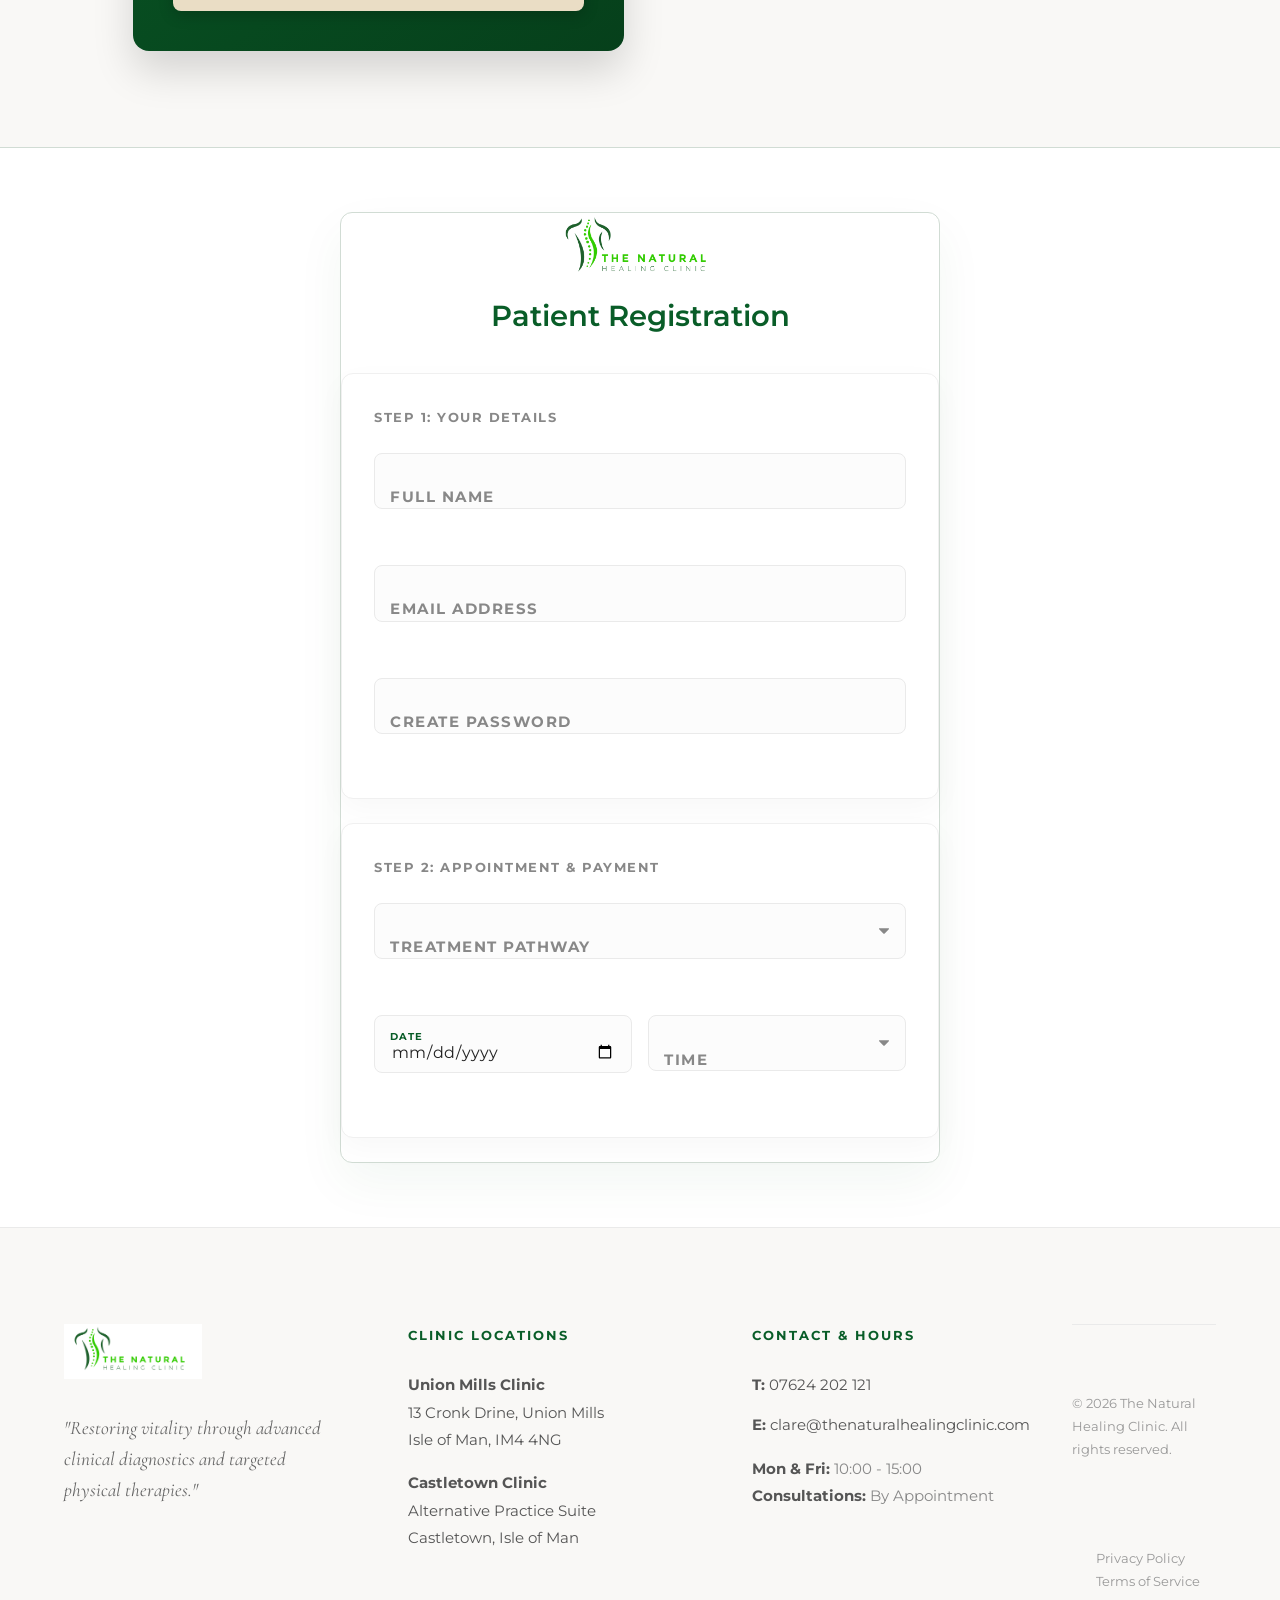
==== commit 1aec4815: "Implement premium footer design and layout Added premium footer styling and redesigned footer struct" ====
--- a/index.html
+++ b/index.html
@@ -198,6 +198,95 @@
         .reveal.active {
             opacity: 1;
             transform: translateY(0);
+        }
+
+        /* 3. Premium Footer Styling */
+        .clinic-footer {
+            background-color: #f9f8f6;
+            padding: 6rem 5% 3rem 5%;
+            border-top: 1px solid #eaeaea;
+            font-family: 'Montserrat', sans-serif;
+            color: #555;
+        }
+        .footer-grid {
+            max-width: 1200px;
+            margin: 0 auto;
+            display: grid;
+            grid-template-columns: repeat(auto-fit, minmax(280px, 1fr));
+            gap: 4rem;
+            margin-bottom: 4rem;
+        }
+        .footer-brand img {
+            height: 55px;
+            margin-bottom: 1.5rem;
+        }
+        .footer-brand p {
+            font-family: 'Cormorant Garamond', serif;
+            font-style: italic;
+            font-size: 1.2rem;
+            line-height: 1.6;
+            color: #666;
+            max-width: 300px;
+        }
+        .footer-col h4 {
+            font-size: 0.8rem;
+            text-transform: uppercase;
+            letter-spacing: 2px;
+            color: #095d28;
+            margin-bottom: 1.5rem;
+            font-weight: 700;
+        }
+        .footer-col a {
+            font-size: 0.95rem;
+            line-height: 1.8;
+            color: #555;
+            text-decoration: none;
+            display: block;
+            margin-bottom: 0.8rem;
+            transition: color 0.2s;
+        }
+        .footer-col p {
+            font-size: 0.95rem;
+            line-height: 1.8;
+            color: #555;
+            margin-bottom: 0.8rem;
+        }
+        .footer-col a:hover {
+            color: #095d28;
+        }
+        .footer-bottom {
+            max-width: 1200px;
+            margin: 0 auto;
+            padding-top: 2rem;
+            border-top: 1px solid #eaeaea;
+            display: flex;
+            flex-wrap: wrap;
+            justify-content: space-between;
+            align-items: center;
+            gap: 1rem;
+            font-size: 0.8rem;
+            color: #999;
+        }
+        .footer-bottom-links a {
+            color: #999;
+            text-decoration: none;
+            margin-left: 1.5rem;
+            transition: color 0.2s;
+        }
+        .footer-bottom-links a:hover {
+            color: #095d28;
+        }
+        @media (max-width: 768px) {
+            .footer-bottom {
+                flex-direction: column;
+                text-align: center;
+            }
+            .footer-bottom-links {
+                margin-top: 1rem;
+            }
+            .footer-bottom-links a {
+                margin: 0 0.8rem;
+            }
         }
     </style>
 </head>
@@ -461,19 +550,46 @@
 
     </div>
 
-    <footer>
-        <div class="footer-logo-wrapper">
-            <img src="./logo.png" alt="The Natural Healing Clinic" class="footer-brand-logo">
+    <!-- ================= PREMIUM REDESIGNED FOOTER ================= -->
+    <footer class="clinic-footer reveal">
+        <div class="footer-grid">
+            
+            <div class="footer-brand">
+                <img src="./logo.png" alt="The Natural Healing Clinic">
+                <p>"Restoring vitality through advanced clinical diagnostics and targeted physical therapies."</p>
+            </div>
+            
+            <div class="footer-col">
+                <h4>Clinic Locations</h4>
+                <a href="https://maps.apple.com/?q=13+Cronk+Drine,+Union+Mills,+Isle+of+Man,+IM4+4NG" target="_blank" rel="noopener noreferrer">
+                    <strong>Union Mills Clinic</strong><br>
+                    13 Cronk Drine, Union Mills<br>
+                    Isle of Man, IM4 4NG
+                </a>
+                <a href="https://maps.apple.com/?q=Castletown,+Isle+of+Man" target="_blank" rel="noopener noreferrer" style="margin-top: 1rem;">
+                    <strong>Castletown Clinic</strong><br>
+                    Alternative Practice Suite<br>
+                    Castletown, Isle of Man
+                </a>
+            </div>
+            
+            <div class="footer-col">
+                <h4>Contact & Hours</h4>
+                <a href="tel:07624202121"><strong>T:</strong> 07624 202 121</a>
+                <a href="mailto:clare@thenaturalhealingclinic.com"><strong>E:</strong> clare@thenaturalhealingclinic.com</a>
+                <p style="margin-top: 1rem; color: #888; line-height: 1.8;">
+                    <strong style="color: #555;">Mon & Fri:</strong> 10:00 - 15:00<br>
+                    <strong style="color: #555;">Consultations:</strong> By Appointment
+                </p>
+            </div>
+
         </div>
-        <div style="display: flex; justify-content: space-between; flex-wrap: wrap; gap: 2rem; width: 100%;">
-            <div class="footer-col" style="text-align: left;">
-                <h4>The Natural Healing Clinic</h4>
-                <p>13 Cronk Drine, Union Mills, Isle of Man, IM4 4NG</p>
-            </div>
-            <div class="footer-col" style="text-align: right;">
-                <h4>Contact & Hours</h4>
-                <p>Tel: 07624 202 121</p>
-                <p>Mon & Fri: 10:00 - 15:00</p>
+        
+        <div class="footer-bottom">
+            <div>&copy; 2026 The Natural Healing Clinic. All rights reserved.</div>
+            <div class="footer-bottom-links">
+                <a href="#">Privacy Policy</a>
+                <a href="#">Terms of Service</a>
             </div>
         </div>
     </footer>
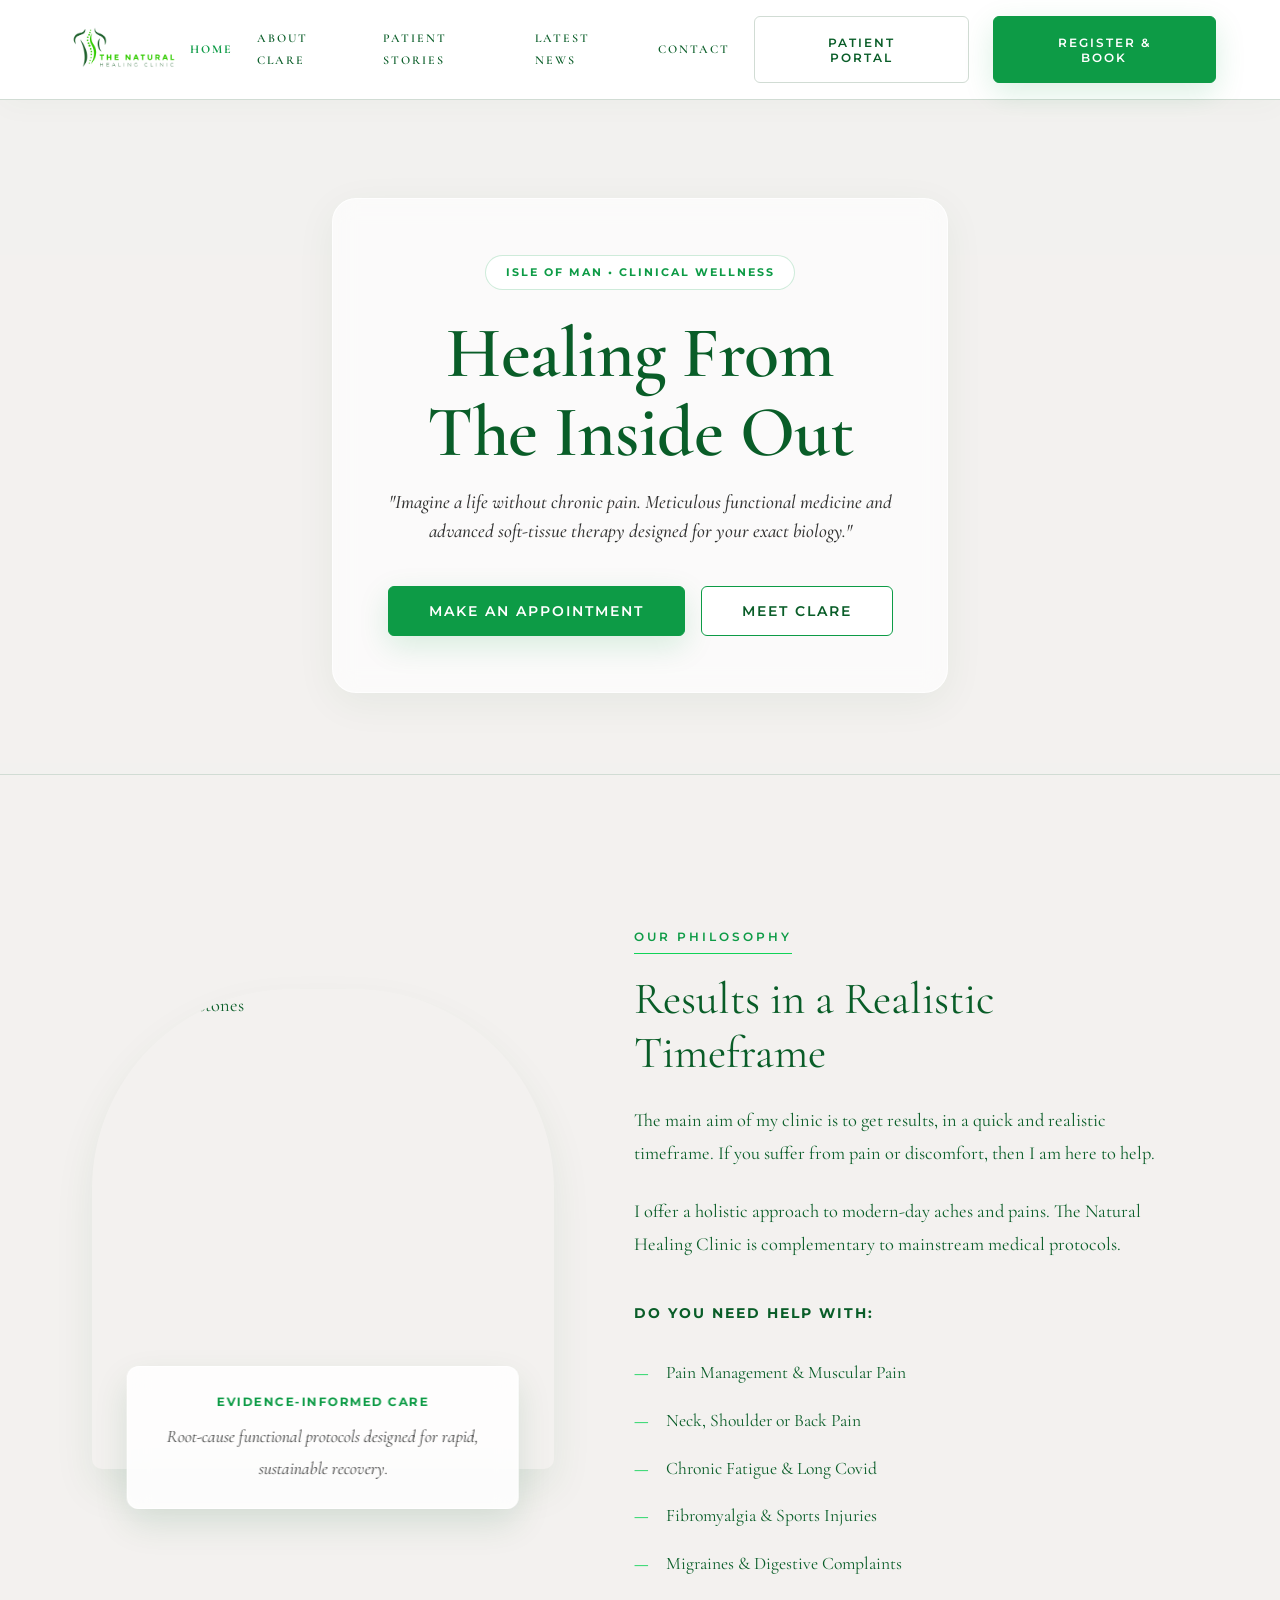
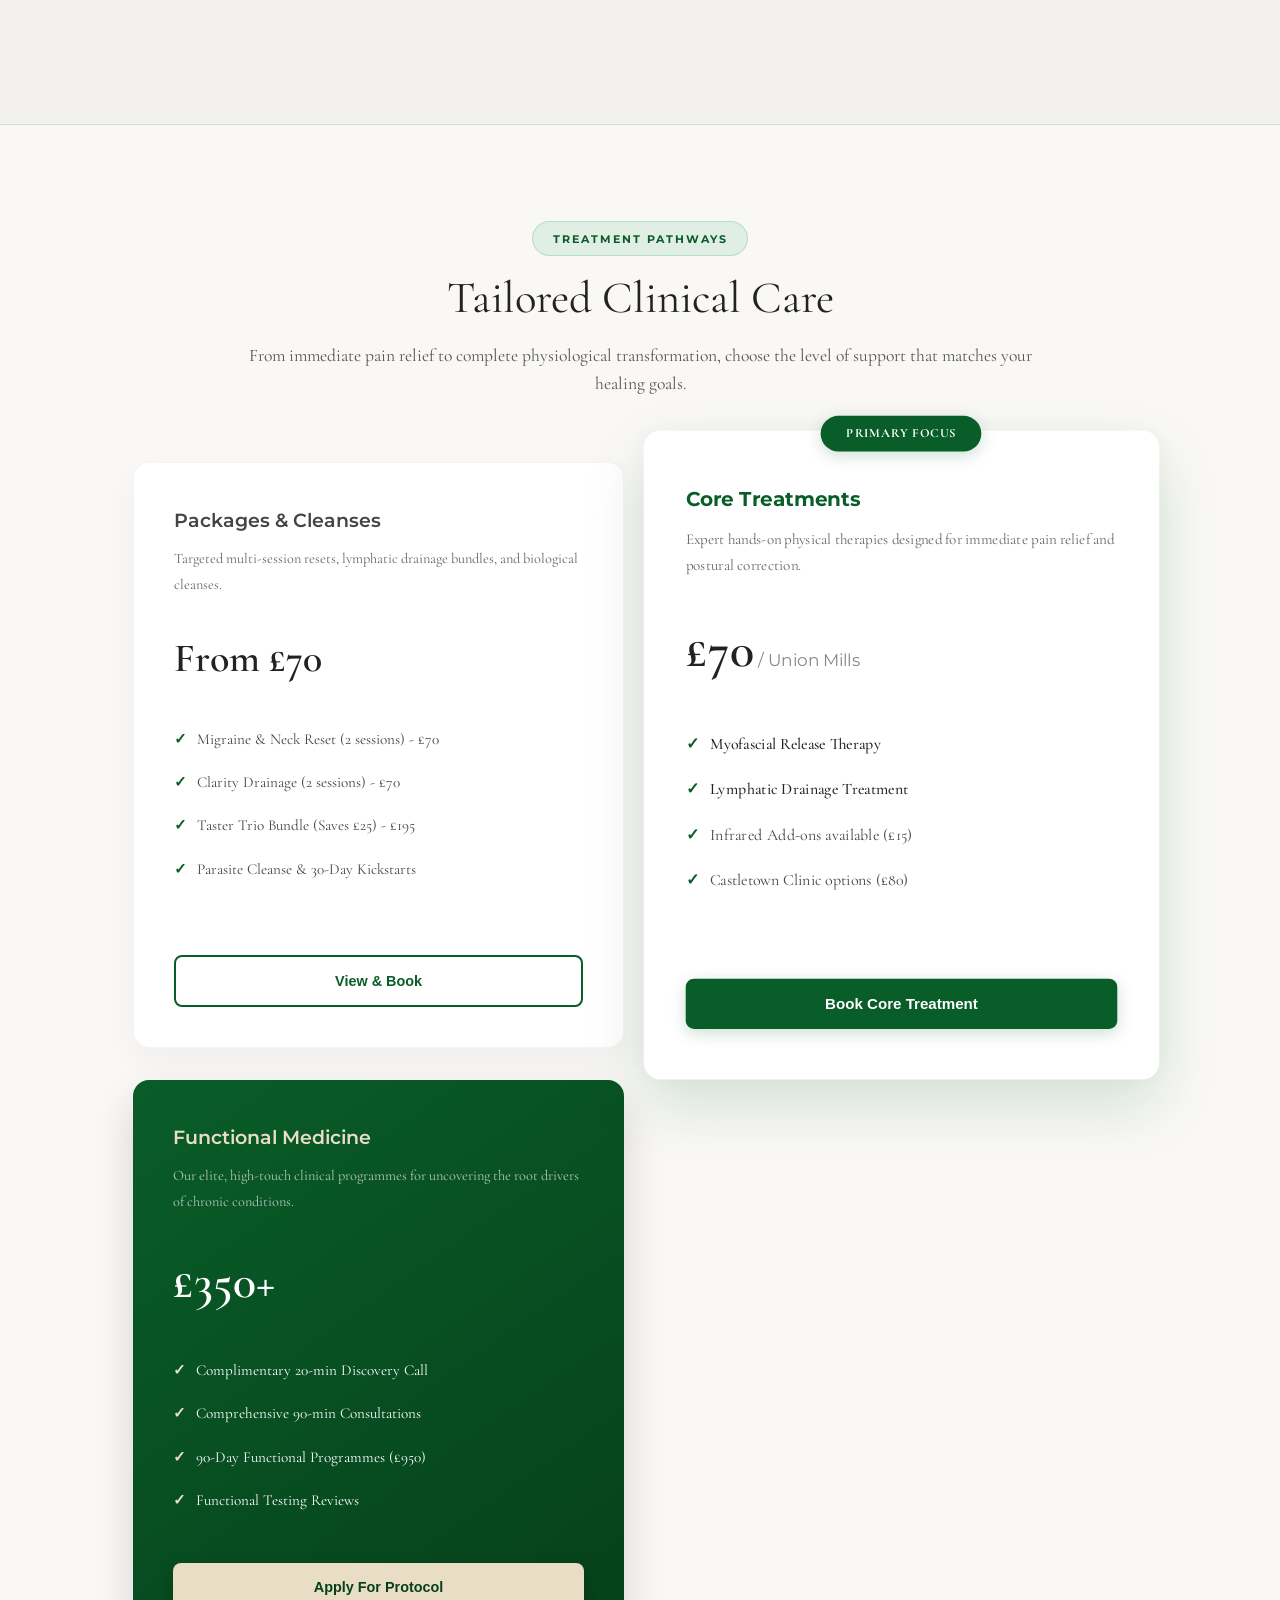
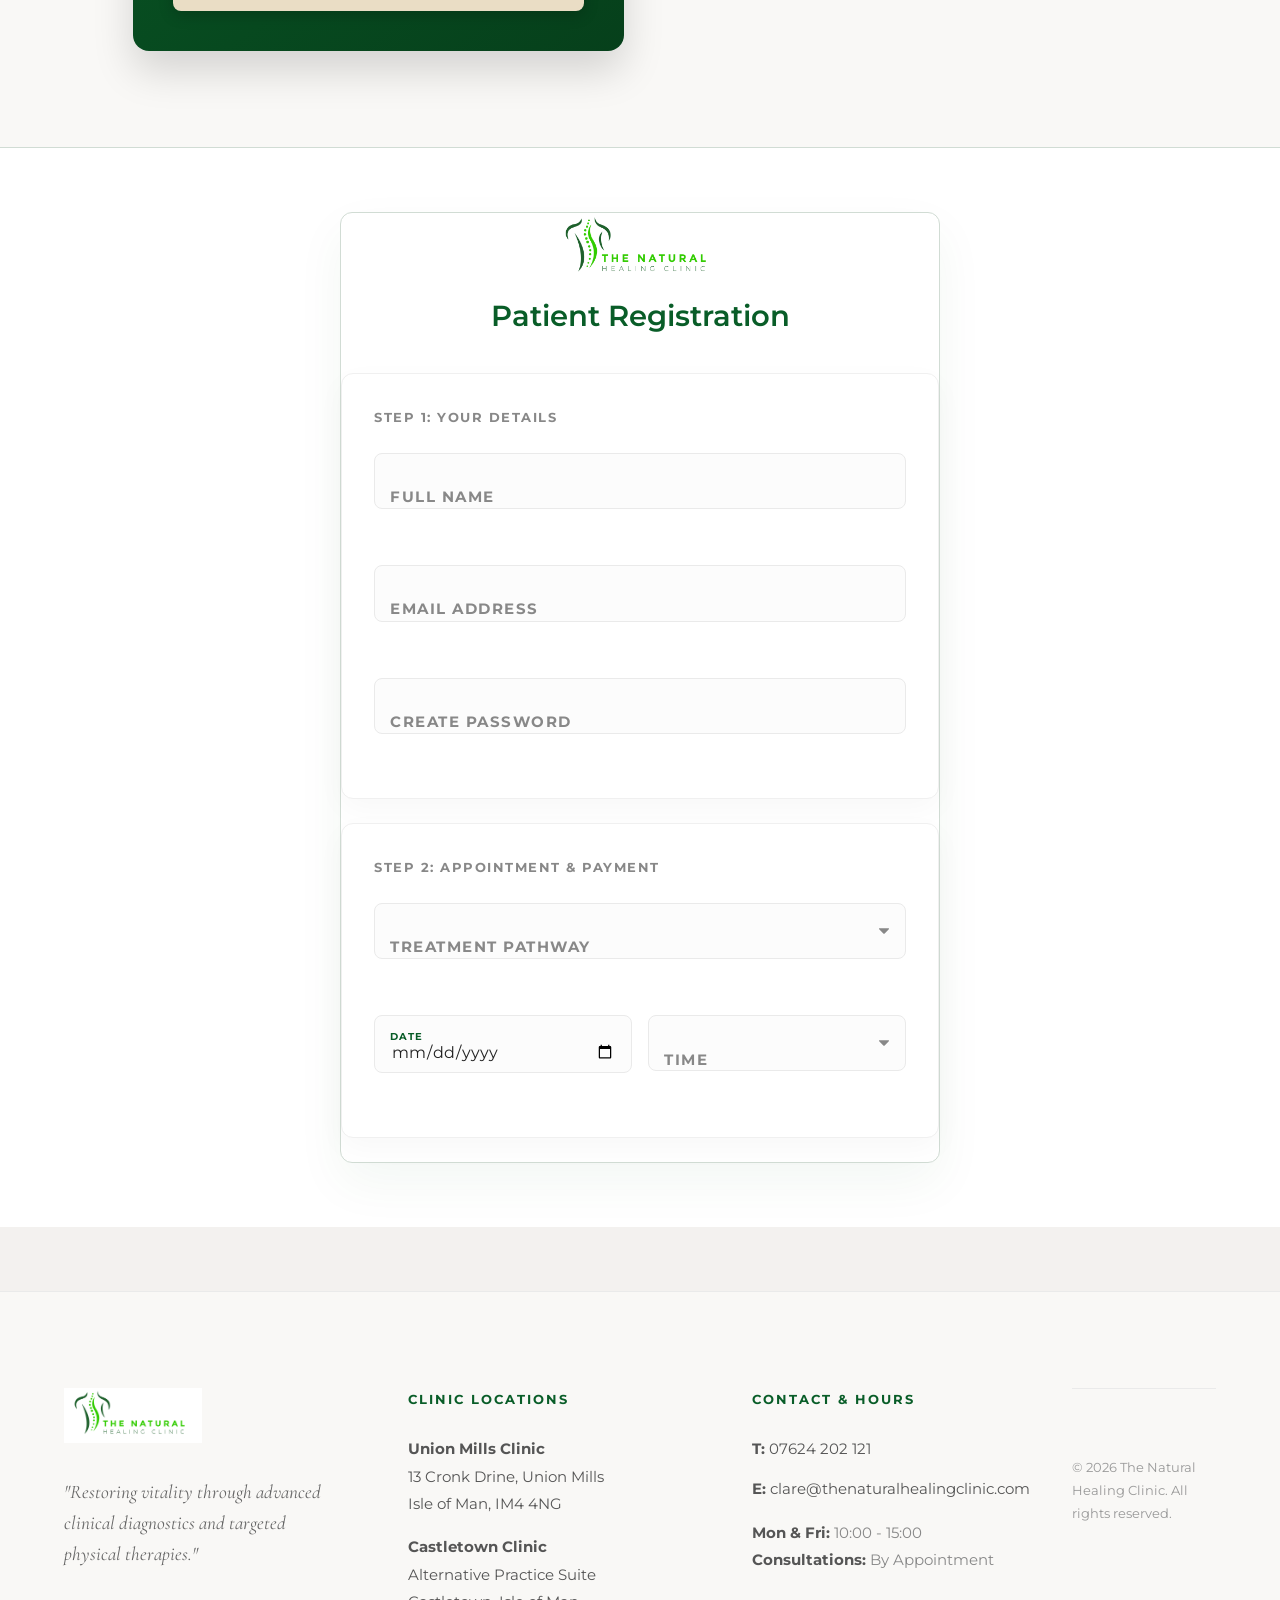
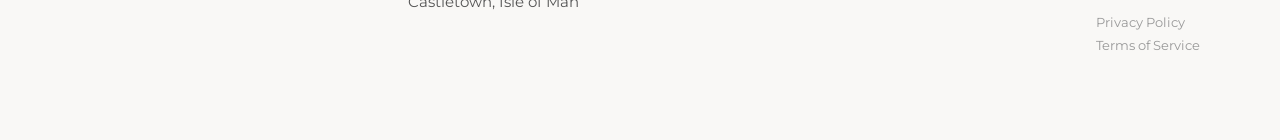
==== commit b4d76b7e: "Refactor footer styles for better responsiveness" ====
--- a/index.html
+++ b/index.html
@@ -277,15 +277,33 @@
             color: #095d28;
         }
         @media (max-width: 768px) {
-            .footer-bottom {
-                flex-direction: column;
-                text-align: center;
-            }
-            .footer-bottom-links {
-                margin-top: 1rem;
-            }
-            .footer-bottom-links a {
-                margin: 0 0.8rem;
+            .clinic-footer { 
+                padding: 4rem 5% 2rem 5%; 
+                text-align: center; 
+            }
+            .footer-grid { 
+                gap: 2.5rem; 
+                margin-bottom: 2rem; 
+            }
+            .footer-brand img { 
+                margin: 0 auto 1.5rem auto; 
+                display: block; 
+            }
+            .footer-brand p { 
+                margin: 0 auto; 
+            }
+            .footer-bottom { 
+                flex-direction: column; 
+                gap: 1.5rem; 
+            }
+            .footer-bottom-links { 
+                margin-top: 0; 
+                display: flex; 
+                justify-content: center; 
+                gap: 1.5rem; 
+            }
+            .footer-bottom-links a { 
+                margin: 0; 
             }
         }
     </style>
--- a/style.css
+++ b/style.css
@@ -275,3 +275,113 @@
     border-color: var(--primary-sage);
     background: white;
 }
+
+/* Premium Footer Styling */
+.clinic-footer {
+    background-color: #f9f8f6;
+    padding: 6rem 5% 3rem 5%;
+    border-top: 1px solid #eaeaea;
+    font-family: 'Montserrat', sans-serif;
+    color: #555;
+    margin-top: 4rem;
+}
+.footer-grid {
+    max-width: 1200px;
+    margin: 0 auto;
+    display: grid;
+    grid-template-columns: repeat(auto-fit, minmax(280px, 1fr));
+    gap: 4rem;
+    margin-bottom: 4rem;
+}
+.footer-brand img {
+    height: 55px;
+    margin-bottom: 1.5rem;
+}
+.footer-brand p {
+    font-family: 'Cormorant Garamond', serif;
+    font-style: italic;
+    font-size: 1.2rem;
+    line-height: 1.6;
+    color: #666;
+    max-width: 300px;
+}
+.footer-col h4 {
+    font-size: 0.8rem;
+    text-transform: uppercase;
+    letter-spacing: 2px;
+    color: #095d28;
+    margin-bottom: 1.5rem;
+    font-weight: 700;
+}
+.footer-col a {
+    font-size: 0.95rem;
+    line-height: 1.8;
+    color: #555;
+    text-decoration: none;
+    display: block;
+    margin-bottom: 0.8rem;
+    transition: color 0.2s;
+}
+.footer-col p {
+    font-size: 0.95rem;
+    line-height: 1.8;
+    color: #555;
+    margin-bottom: 0.8rem;
+}
+.footer-col a:hover {
+    color: #095d28;
+}
+.footer-bottom {
+    max-width: 1200px;
+    margin: 0 auto;
+    padding-top: 2rem;
+    border-top: 1px solid #eaeaea;
+    display: flex;
+    flex-wrap: wrap;
+    justify-content: space-between;
+    align-items: center;
+    gap: 1rem;
+    font-size: 0.8rem;
+    color: #999;
+}
+.footer-bottom-links a {
+    color: #999;
+    text-decoration: none;
+    margin-left: 1.5rem;
+    transition: color 0.2s;
+}
+.footer-bottom-links a:hover {
+    color: #095d28;
+}
+
+/* Mobile Footer Fix */
+@media (max-width: 768px) {
+    .clinic-footer { 
+        padding: 4rem 5% 2rem 5%; 
+        text-align: center; 
+    }
+    .footer-grid { 
+        gap: 2.5rem; 
+        margin-bottom: 2rem; 
+    }
+    .footer-brand img { 
+        margin: 0 auto 1.5rem auto; 
+        display: block; 
+    }
+    .footer-brand p { 
+        margin: 0 auto; 
+    }
+    .footer-bottom { 
+        flex-direction: column; 
+        gap: 1.5rem; 
+    }
+    .footer-bottom-links { 
+        margin-top: 0; 
+        display: flex; 
+        justify-content: center; 
+        gap: 1.5rem; 
+    }
+    .footer-bottom-links a { 
+        margin: 0; 
+    }
+}
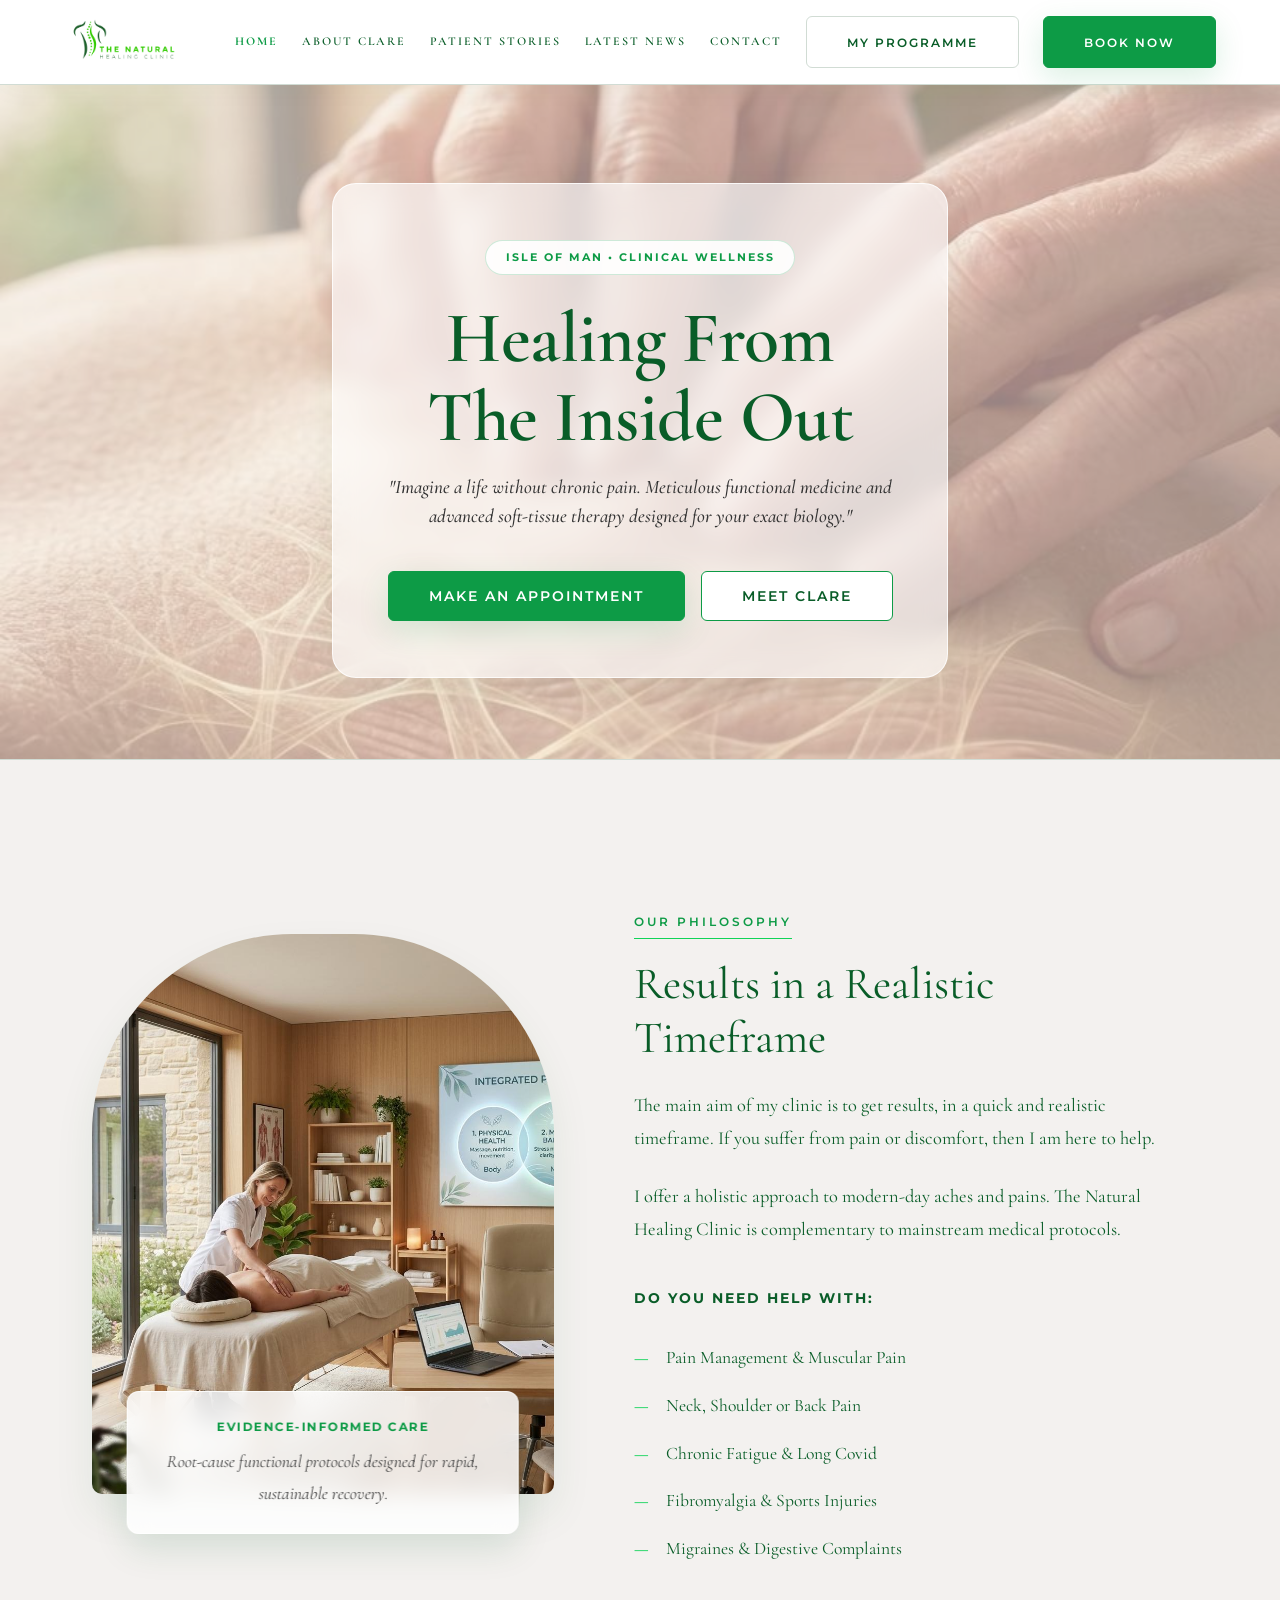
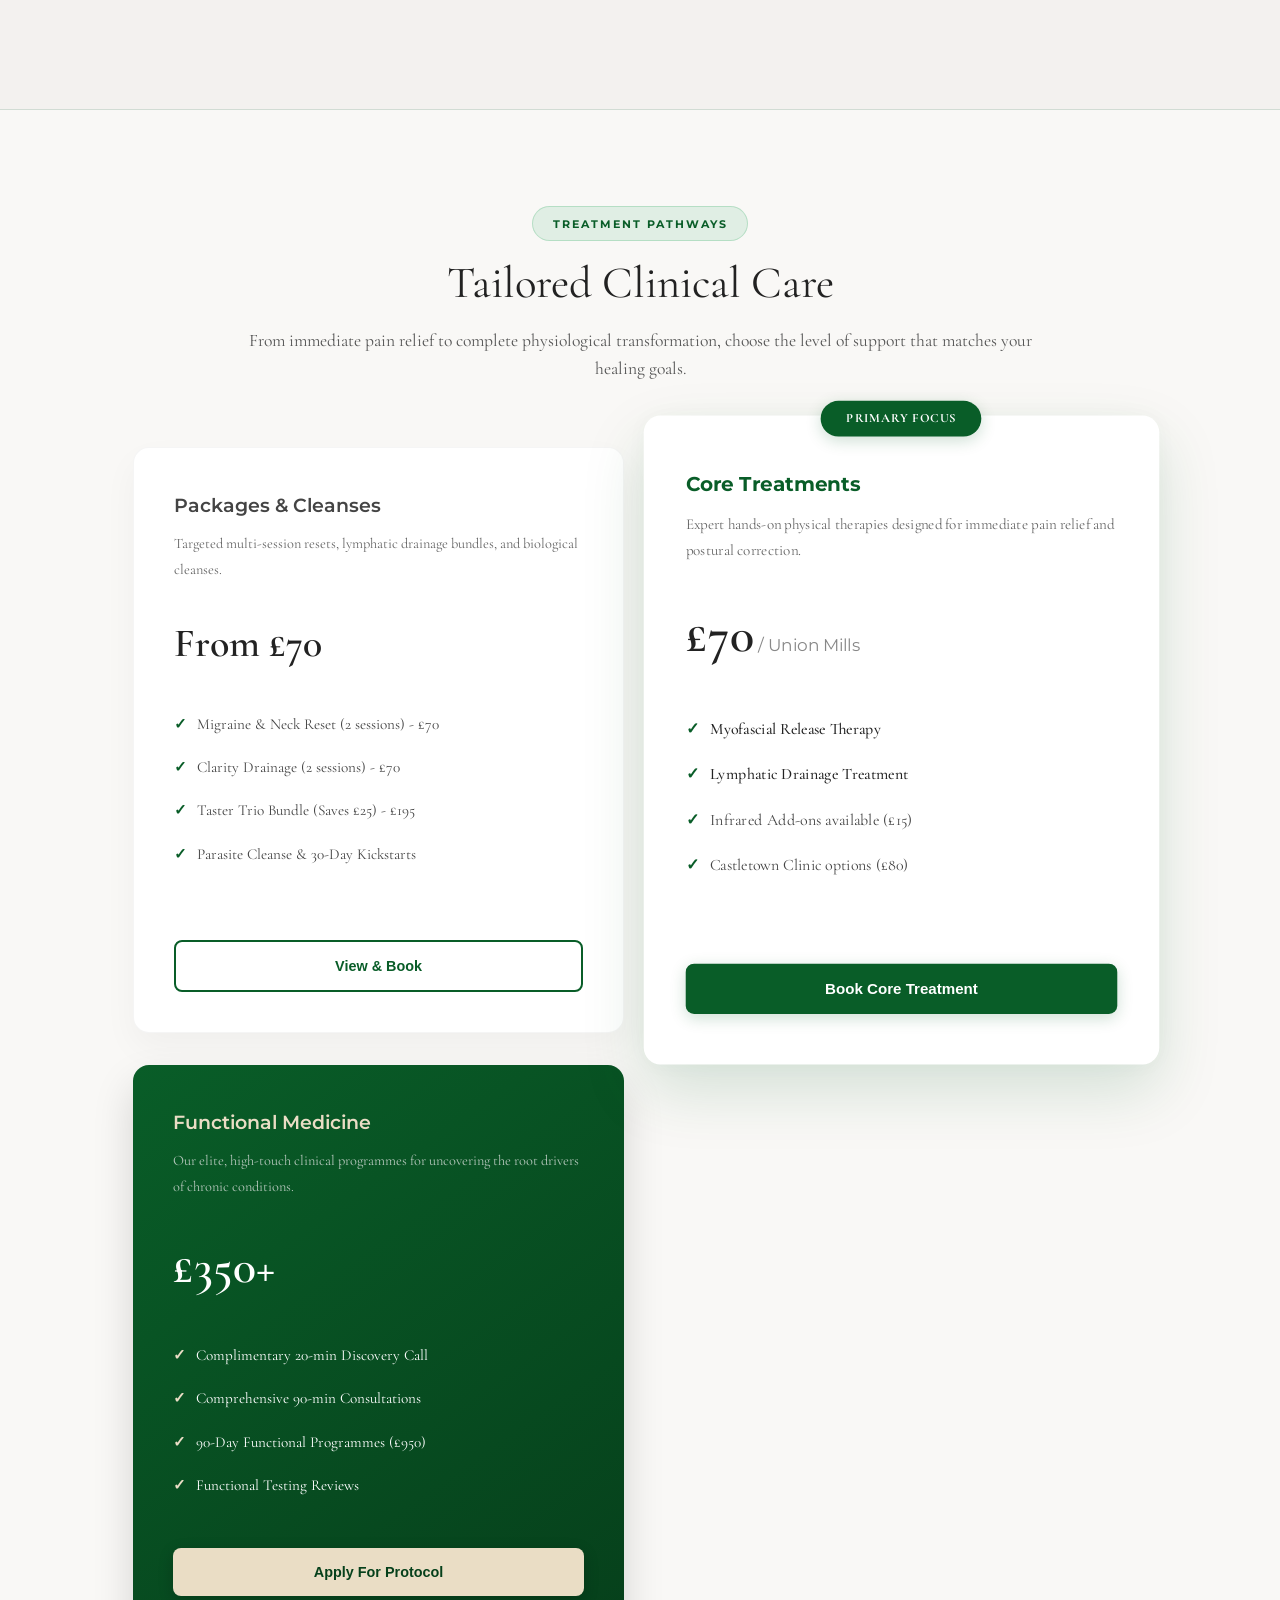
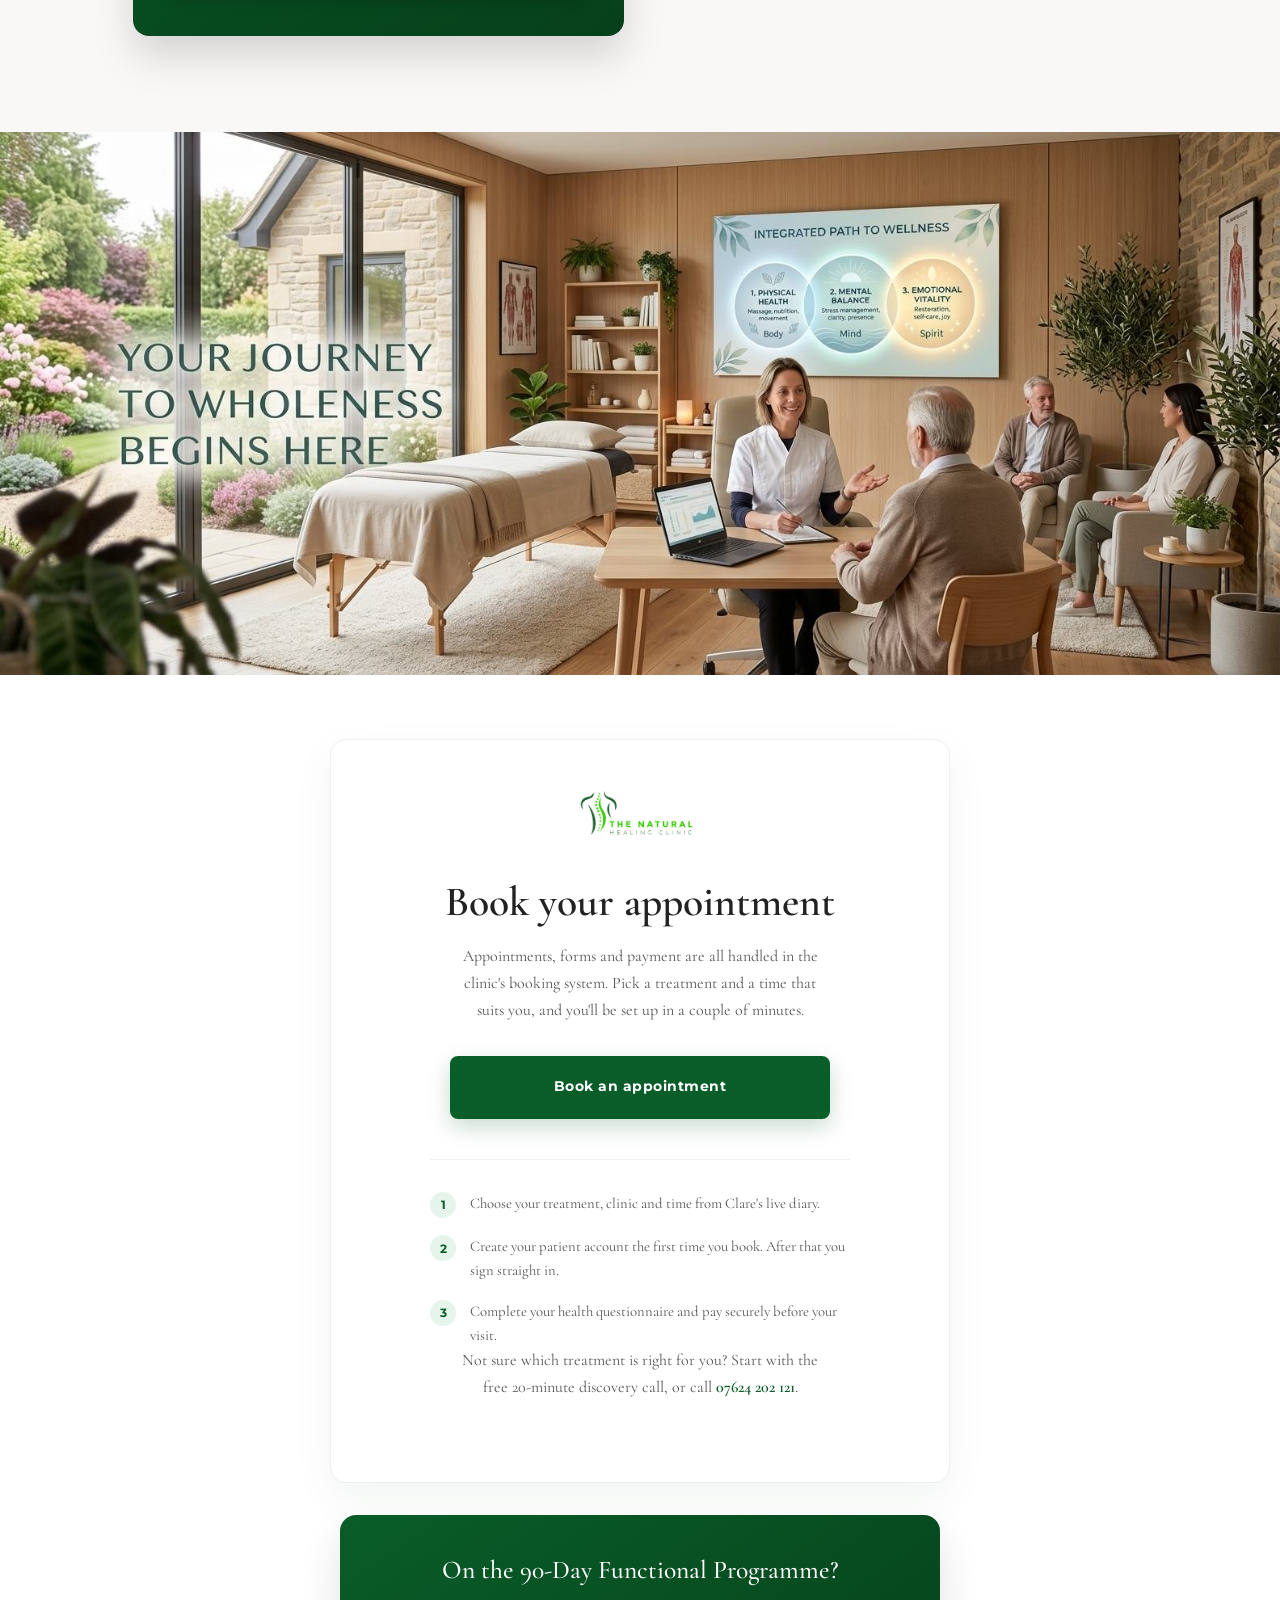
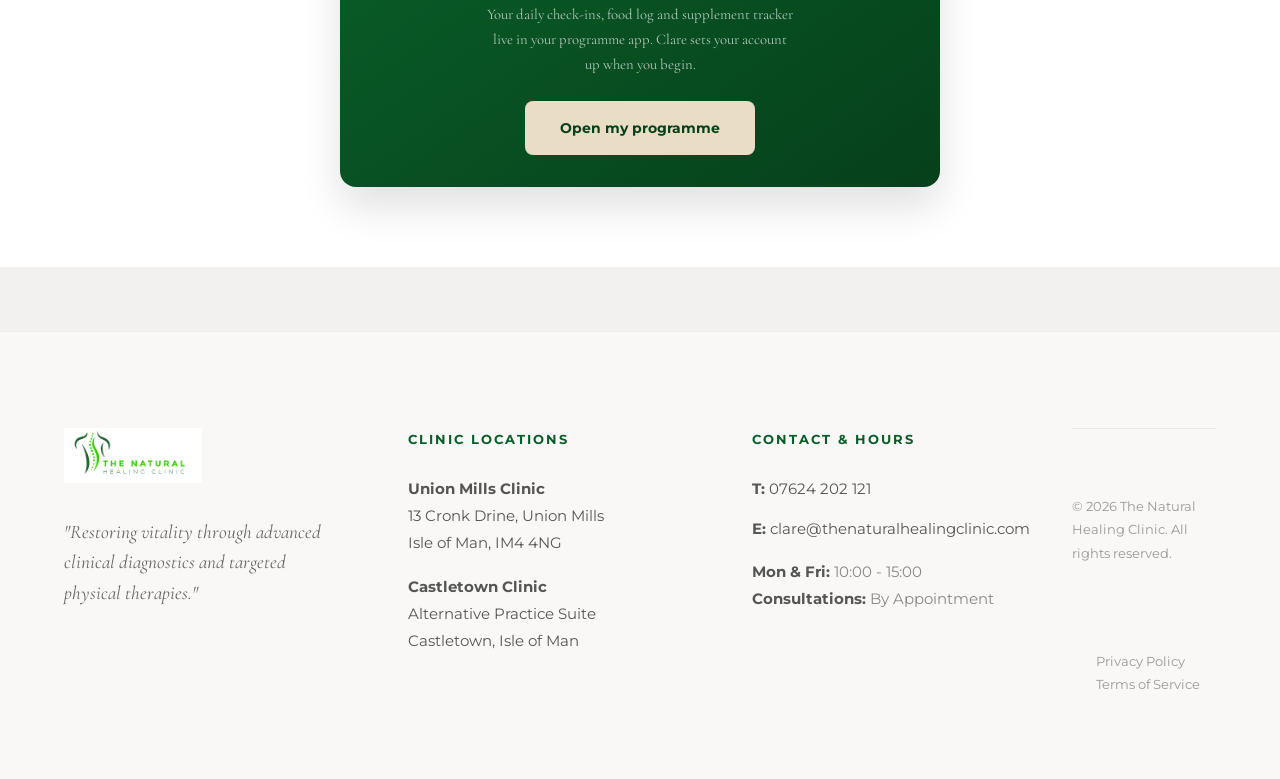
==== commit 9066629b: "Add files via upload" ====
--- a/index.html
+++ b/index.html
@@ -2,42 +2,26 @@
 <html lang="en">
 <head>
     <meta charset="UTF-8">
-    <meta name="viewport" content="width=device-width, initial-scale=1.0, maximum-scale=1.0, user-scalable=no, viewport-fit=cover">
+    <!-- Pinch-zoom deliberately enabled. Do not add user-scalable=no or maximum-scale. -->
+    <meta name="viewport" content="width=device-width, initial-scale=1, viewport-fit=cover">
     <title>The Natural Healing Clinic | Isle of Man</title>
-    
+    <meta name="description" content="Functional medicine and advanced soft-tissue therapy on the Isle of Man. Clinics in Union Mills and Castletown.">
+
     <meta name="apple-mobile-web-app-capable" content="yes">
     <meta name="apple-mobile-web-app-status-bar-style" content="black-translucent">
-    <meta name="apple-mobile-web-app-title" content="Clinic App">
-
-    <link rel="apple-touch-icon" href="/logo.png">
+    <meta name="apple-mobile-web-app-title" content="Clinic">
+
+    <link rel="apple-touch-icon" href="./logo.png">
     <link rel="manifest" href="[data-uri]">
 
-    <script src="https://cdn.jsdelivr.net/npm/@supabase/supabase-js@2"></script>
-    <script src="https://unpkg.com/html5-qrcode" type="text/javascript"></script>
     <link href="https://fonts.googleapis.com/css2?family=Cormorant+Garamond:ital,wght@0,300;0,400;0,500;0,600;1,400&family=Montserrat:wght@300;400;500;600;700&display=swap" rel="stylesheet">
-    
-    <link rel="stylesheet" href="./style.css?version=11">
+
+    <link rel="stylesheet" href="./style.css?version=100">
 
     <style>
-        .bottom-nav, .mobile-tab-bar, nav.bottom-bar {
-            display: flex;
-            justify-content: space-around;
-            align-items: center;
-            padding: 10px 0;
-        }
-
-        .bottom-nav img, .bottom-bar img, .mobile-tab-bar img, 
-        .bottom-nav svg, .bottom-bar svg {
-            width: 32px !important;
-            height: 32px !important;
-            object-fit: contain;
-            margin-bottom: 4px;
-        }
-
-        .bottom-nav span, .bottom-bar span, .mobile-tab-bar span {
-            font-size: 0.75rem;
-            font-weight: 600;
-        }
+        /* style.css sets user-select:none on body, which stops visitors copying
+           the clinic address, phone number or email. Undone here. */
+        body { -webkit-user-select: text; user-select: text; }
 
         nav {
             display: flex;
@@ -59,8 +43,7 @@
             align-items: center;
             gap: 1.5rem;
         }
-        
-        /* Force explicit display rules for mobile hamburger toggle */
+
         .mobile-menu-btn {
             display: none;
             flex-direction: column;
@@ -80,7 +63,6 @@
             border-radius: 2px;
         }
 
-        /* Mobile Drawer Styling */
         .mobile-drawer {
             position: fixed;
             top: 0;
@@ -97,9 +79,7 @@
             flex-direction: column;
             gap: 1.5rem;
         }
-        .mobile-drawer.open {
-            right: 0;
-        }
+        .mobile-drawer.open { right: 0; }
         .mobile-drawer-link {
             font-size: 1.1rem;
             font-weight: 600;
@@ -109,9 +89,7 @@
             padding-bottom: 0.5rem;
             border-bottom: 1px solid #f0f0f0;
         }
-        .mobile-drawer-link:hover {
-            color: #095d28;
-        }
+        .mobile-drawer-link:hover { color: #095d28; }
 
         @media (max-width: 1024px) {
             .desktop-nav-links { display: none !important; }
@@ -122,74 +100,14 @@
             }
         }
 
-        /* ================= AESTHETIC UPGRADES ================= */
-
-        /* 1. Floating Form Labels & Soft Inputs */
-        .floating-group {
-            position: relative;
-            margin-bottom: 1.5rem;
-        }
-        .floating-group input, .floating-group select {
-            width: 100%;
-            padding: 1.6rem 1rem 0.6rem 1rem;
-            font-size: 1rem;
-            background: #fcfcfc;
-            border: 1px solid #eaeaea;
-            border-radius: 8px;
-            outline: none;
-            transition: all 0.3s ease;
-            font-family: 'Montserrat', sans-serif;
-            color: #222;
-            appearance: none;
-            -webkit-appearance: none;
-        }
-        .floating-group select {
-            background-image: url("data:image/svg+xml;charset=US-ASCII,%3Csvg%20xmlns%3D%22http%3A%2F%2Fwww.w3.org%2F2000%2Fsvg%22%20width%3D%22292.4%22%20height%3D%22292.4%22%3E%3Cpath%20fill%3D%22%23888888%22%20d%3D%22M287%2069.4a17.6%2017.6%200%200%200-13-5.4H18.4c-5%200-9.3%201.8-12.9%205.4A17.6%2017.6%200%200%200%200%2082.2c0%205%201.8%209.3%205.4%2012.9l128%20127.9c3.6%203.6%207.8%205.4%2012.8%205.4s9.2-1.8%2012.8-5.4L287%2095c3.5-3.5%205.4-7.8%205.4-12.8%200-5-1.9-9.2-5.5-12.8z%22%2F%3E%3C%2Fsvg%3E");
-            background-repeat: no-repeat;
-            background-position: right 1rem top 50%;
-            background-size: 0.65rem auto;
-        }
-        .floating-group input:focus, .floating-group select:focus {
-            background: #ffffff;
-            border-color: rgba(13, 155, 70, 0.4);
-            box-shadow: 0 0 0 4px rgba(13, 155, 70, 0.05);
-        }
-        .floating-group label {
-            position: absolute;
-            top: 50%;
-            left: 1rem;
-            transform: translateY(-50%);
-            font-size: 0.95rem;
-            color: #888;
-            pointer-events: none;
-            transition: all 0.25s cubic-bezier(0.16, 1, 0.3, 1);
-            font-family: 'Montserrat', sans-serif;
-        }
-        /* Float the label on focus or when valid (filled) */
-        .floating-group input:focus ~ label,
-        .floating-group input:valid ~ label,
-        .floating-group select:focus ~ label,
-        .floating-group select:valid ~ label {
-            top: 0.8rem;
-            transform: translateY(0);
-            font-size: 0.65rem;
-            font-weight: 700;
-            color: #095d28;
-            text-transform: uppercase;
-            letter-spacing: 1px;
-        }
-        /* Date inputs always show placeholder UI on iOS, so pre-float them */
-        .floating-group input[type="date"] ~ label {
-            top: 0.8rem;
-            transform: translateY(0);
-            font-size: 0.65rem;
-            font-weight: 700;
-            color: #095d28;
-            text-transform: uppercase;
-            letter-spacing: 1px;
-        }
-
-        /* 2. Scroll Animation Classes */
+        /* Visible keyboard focus — the whole site was missing this */
+        a:focus-visible, button:focus-visible, .mobile-drawer-link:focus-visible {
+            outline: 2px solid #095d28;
+            outline-offset: 3px;
+            border-radius: 6px;
+        }
+
+        /* Scroll reveal */
         .reveal {
             opacity: 0;
             transform: translateY(35px);
@@ -199,8 +117,142 @@
             opacity: 1;
             transform: translateY(0);
         }
-
-        /* 3. Premium Footer Styling */
+        @media (prefers-reduced-motion: reduce) {
+            .reveal { opacity: 1; transform: none; transition: none; }
+            * { animation: none !important; }
+        }
+
+        /* ================= BOOKING HANDOFF ================= */
+        .booking-card {
+            background: #ffffff;
+            border: 1px solid #f0f0f0;
+            border-radius: 16px;
+            padding: 3rem 2.5rem;
+            box-shadow: 0 15px 40px rgba(9,93,40,0.06);
+            text-align: center;
+        }
+        .booking-card h2 {
+            font-family: 'Cormorant Garamond', serif;
+            font-size: clamp(2rem, 6vw, 2.6rem);
+            color: #222;
+            margin-bottom: 1rem;
+            font-weight: 600;
+            line-height: 1.15;
+        }
+        .booking-card > p {
+            color: #555;
+            font-size: 1rem;
+            line-height: 1.7;
+            max-width: 46ch;
+            margin: 0 auto 2rem auto;
+        }
+        .booking-btn {
+            display: inline-block;
+            width: 100%;
+            max-width: 380px;
+            padding: 1.15rem 2rem;
+            background: #095d28;
+            color: #ffffff;
+            border: none;
+            border-radius: 8px;
+            font-family: 'Montserrat', sans-serif;
+            font-size: 0.9rem;
+            font-weight: 700;
+            letter-spacing: 0.5px;
+            text-decoration: none;
+            cursor: pointer;
+            box-shadow: 0 8px 22px rgba(9,93,40,0.22);
+            transition: background 0.2s ease;
+        }
+        .booking-btn:hover { background: #06401b; }
+        .booking-steps {
+            list-style: none;
+            padding: 0;
+            margin: 2.5rem auto 0 auto;
+            max-width: 420px;
+            text-align: left;
+            border-top: 1px solid #f0f0f0;
+            padding-top: 2rem;
+        }
+        .booking-steps li {
+            display: flex;
+            gap: 14px;
+            align-items: flex-start;
+            margin-bottom: 1.1rem;
+            font-size: 0.92rem;
+            color: #555;
+            line-height: 1.6;
+        }
+        .booking-steps li:last-child { margin-bottom: 0; }
+        .booking-steps .step-no {
+            flex: none;
+            width: 26px;
+            height: 26px;
+            border-radius: 50%;
+            background: rgba(13,155,70,0.1);
+            color: #095d28;
+            font-size: 0.75rem;
+            font-weight: 700;
+            display: flex;
+            align-items: center;
+            justify-content: center;
+            font-family: 'Montserrat', sans-serif;
+        }
+        .booking-alt {
+            margin-top: 2rem;
+            font-size: 0.9rem;
+            color: #888;
+            line-height: 1.8;
+        }
+        .booking-alt a {
+            color: #095d28;
+            font-weight: 600;
+            text-decoration: none;
+        }
+
+        .programme-strip {
+            max-width: 600px;
+            margin: 2rem auto 0 auto;
+            background: linear-gradient(145deg, #095d28, #06401b);
+            border-radius: 16px;
+            padding: 2rem 2.5rem;
+            text-align: center;
+            box-shadow: 0 20px 40px rgba(0,0,0,0.12);
+        }
+        .programme-strip h3 {
+            font-family: 'Cormorant Garamond', serif;
+            font-size: 1.6rem;
+            color: #ffffff;
+            font-weight: 500;
+            margin-bottom: 0.6rem;
+        }
+        .programme-strip p {
+            color: #b5c7bc;
+            font-size: 0.92rem;
+            line-height: 1.7;
+            margin-bottom: 1.5rem;
+            max-width: 44ch;
+            margin-left: auto;
+            margin-right: auto;
+        }
+        .programme-strip a {
+            display: inline-block;
+            padding: 0.9rem 2.2rem;
+            background: #eaddc5;
+            color: #06401b;
+            border-radius: 8px;
+            font-size: 0.85rem;
+            font-weight: 700;
+            text-decoration: none;
+            font-family: 'Montserrat', sans-serif;
+        }
+
+        @media (max-width: 600px) {
+            .booking-card { padding: 2.25rem 1.5rem; }
+            .programme-strip { padding: 1.75rem 1.5rem; }
+        }
+
+        /* ================= FOOTER ================= */
         .clinic-footer {
             background-color: #f9f8f6;
             padding: 6rem 5% 3rem 5%;
@@ -216,10 +268,7 @@
             gap: 4rem;
             margin-bottom: 4rem;
         }
-        .footer-brand img {
-            height: 55px;
-            margin-bottom: 1.5rem;
-        }
+        .footer-brand img { height: 55px; margin-bottom: 1.5rem; }
         .footer-brand p {
             font-family: 'Cormorant Garamond', serif;
             font-style: italic;
@@ -251,9 +300,7 @@
             color: #555;
             margin-bottom: 0.8rem;
         }
-        .footer-col a:hover {
-            color: #095d28;
-        }
+        .footer-col a:hover { color: #095d28; }
         .footer-bottom {
             max-width: 1200px;
             margin: 0 auto;
@@ -273,79 +320,56 @@
             margin-left: 1.5rem;
             transition: color 0.2s;
         }
-        .footer-bottom-links a:hover {
-            color: #095d28;
-        }
+        .footer-bottom-links a:hover { color: #095d28; }
         @media (max-width: 768px) {
-            .clinic-footer { 
-                padding: 4rem 5% 2rem 5%; 
-                text-align: center; 
+            .clinic-footer { padding: 4rem 5% 2rem 5%; text-align: center; }
+            .footer-grid { gap: 2.5rem; margin-bottom: 2rem; }
+            .footer-brand img { margin: 0 auto 1.5rem auto; display: block; }
+            .footer-brand p { margin: 0 auto; }
+            .footer-bottom { flex-direction: column; gap: 1.5rem; }
+            .footer-bottom-links {
+                margin-top: 0;
+                display: flex;
+                justify-content: center;
+                gap: 1.5rem;
             }
-            .footer-grid { 
-                gap: 2.5rem; 
-                margin-bottom: 2rem; 
-            }
-            .footer-brand img { 
-                margin: 0 auto 1.5rem auto; 
-                display: block; 
-            }
-            .footer-brand p { 
-                margin: 0 auto; 
-            }
-            .footer-bottom { 
-                flex-direction: column; 
-                gap: 1.5rem; 
-            }
-            .footer-bottom-links { 
-                margin-top: 0; 
-                display: flex; 
-                justify-content: center; 
-                gap: 1.5rem; 
-            }
-            .footer-bottom-links a { 
-                margin: 0; 
-            }
+            .footer-bottom-links a { margin: 0; }
         }
     </style>
 </head>
 <body>
 
     <script>
-        function toggleMobileMenu() { 
+        /* Bookings, intake and payment all live in Practice Better.
+           One constant so the link changes in a single place.
+           Per-service links can be generated in Practice Better under
+           Settings (gear) > Share My Link, if you want each pricing tier
+           to land on its own service rather than the full bookings page. */
+        const BOOKING_URL = 'https://l.bttr.to/Msx8s';
+
+        function goBook() {
+            window.open(BOOKING_URL, '_blank', 'noopener');
+        }
+
+        function toggleMobileMenu() {
             const drawer = document.getElementById('mobile-drawer');
-            if(drawer) {
-                drawer.classList.toggle('open');
-            }
-        }
-
-        function handleServiceChange(selectElement, btnId, paypalContainerId) {
-            const standardBtn = document.getElementById(btnId);
-            const paypalContainer = document.getElementById(paypalContainerId);
-            
-            if(selectElement.value.includes('Free')) {
-                standardBtn.style.display = 'block';
-                standardBtn.innerText = 'Complete Free Booking';
-                paypalContainer.style.display = 'none';
-            } else if (selectElement.value !== "") {
-                standardBtn.style.display = 'none';
-                paypalContainer.style.display = 'block';
-            }
+            if (drawer) drawer.classList.toggle('open');
         }
     </script>
 
     <nav>
         <img src="./logo.png" alt="The Natural Healing Clinic" class="nav-brand-logo" onclick="location.href='./index.html'">
-        
+
         <div class="desktop-nav-links">
             <span class="nav-link-text" style="color: var(--primary-sage); font-weight: 700;">Home</span>
             <span class="nav-link-text" onclick="location.href='./about.html'" style="cursor: pointer;">About Clare</span>
             <span class="nav-link-text" onclick="location.href='./testimonials.html'" style="cursor: pointer;">Patient Stories</span>
             <span class="nav-link-text" onclick="location.href='./news.html'" style="cursor: pointer;">Latest News</span>
             <span class="nav-link-text" onclick="location.href='./contact.html'" style="cursor: pointer;">Contact</span>
-            <button type="button" class="btn btn-outline" onclick="location.href='./app.html'">Patient Portal</button>
-            <button type="button" class="btn" onclick="location.href='#register-section'">Register & Book</button>
+            <button type="button" class="btn btn-outline" onclick="location.href='./vip-login.html'">My Programme</button>
+            <button type="button" class="btn" onclick="goBook()">Book Now</button>
         </div>
-        
+
         <button type="button" class="mobile-menu-btn" aria-label="Open navigation menu" onclick="toggleMobileMenu()">
             <span></span><span></span><span></span>
         </button>
@@ -359,40 +383,41 @@
         <span class="mobile-drawer-link" onclick="toggleMobileMenu(); location.href='./testimonials.html'">Patient Stories</span>
         <span class="mobile-drawer-link" onclick="toggleMobileMenu(); location.href='./news.html'">Latest News</span>
         <span class="mobile-drawer-link" onclick="toggleMobileMenu(); location.href='./contact.html'">Contact</span>
-        <span class="mobile-drawer-link" onclick="toggleMobileMenu(); location.href='./app.html'" style="color: #095d28; font-weight: 700;">Patient Portal</span>
-        <span class="mobile-drawer-link" onclick="toggleMobileMenu(); location.href='#register-section'" style="color: #095d28; font-weight: 700;">Register & Book</span>
+        <span class="mobile-drawer-link" onclick="toggleMobileMenu(); location.href='./vip-login.html'" style="color: #095d28; font-weight: 700;">My Programme</span>
+        <span class="mobile-drawer-link" onclick="toggleMobileMenu(); goBook()" style="color: #095d28; font-weight: 700;">Book Now</span>
     </div>
 
     <!-- ================= HOME SCREEN ================= -->
     <div id="screen-home" class="page-screen visible" style="display: block; position: static;">
-        
+
         <!-- HERO SECTION -->
-        <section class="hero" id="home-hero" style="position: relative; padding: 6rem 5% 5rem 5%; text-align: center; background: url('https://images.unsplash.com/photo-1544367567-0f2fcb009e0b?auto=format&fit=crop&w=1600&q=80') center/cover no-repeat; border-bottom: 1px solid var(--secondary-sand); display: flex; flex-direction: column; align-items: center; justify-content: center; min-height: 75vh;">
-            
-            <div style="position: absolute; top: 0; left: 0; right: 0; bottom: 0; background: rgba(243, 241, 239, 0.7); z-index: 1;"></div>
-            
+        <section class="hero" id="home-hero" style="position: relative; padding: 6rem 5% 5rem 5%; text-align: center; background: url('./Back.jpg') center/cover no-repeat; border-bottom: 1px solid var(--secondary-sand); display: flex; flex-direction: column; align-items: center; justify-content: center; min-height: 75vh;">
+
+            <div style="position: absolute; top: 0; left: 0; right: 0; bottom: 0; background: rgba(243, 241, 239, 0.55); z-index: 1;"></div>
+
             <div class="reveal" style="position: relative; z-index: 2; max-width: 800px; margin: 0 auto; display: flex; flex-direction: column; align-items: center; background: rgba(255, 255, 255, 0.65); backdrop-filter: blur(12px); -webkit-backdrop-filter: blur(12px); border: 1px solid rgba(255,255,255,0.8); padding: 3.5rem 2rem; border-radius: 24px; box-shadow: 0 10px 40px rgba(9,93,40,0.06);">
-                
+
                 <span style="display: inline-block; padding: 0.4rem 1.2rem; background: rgba(255, 255, 255, 0.9); border: 1px solid rgba(13, 155, 70, 0.2); border-radius: 30px; font-family: 'Montserrat', sans-serif; font-size: 0.7rem; font-weight: 700; color: var(--primary-sage); text-transform: uppercase; letter-spacing: 2px; margin-bottom: 1.5rem;">Isle of Man • Clinical Wellness</span>
-                
+
                 <h1 style="font-size: clamp(2.8rem, 8vw, 4.5rem); margin-bottom: 1rem; color: var(--text-main); line-height: 1.1; font-weight: 600;">Healing From<br>The Inside Out</h1>
-                
+
                 <p style="font-size: 1.2rem; color: #333; font-style: italic; margin: 0 auto 2.5rem auto; font-family: 'Cormorant Garamond', serif; max-width: 550px; line-height: 1.5; font-weight: 500;">"Imagine a life without chronic pain. Meticulous functional medicine and advanced soft-tissue therapy designed for your exact biology."</p>
-                
+
                 <div style="display: flex; gap: 1rem; justify-content: center; flex-wrap: wrap; width: 100%;">
-                    <button type="button" class="btn" style="padding: 1rem 2.5rem; font-size: 0.85rem;" onclick="location.href='#register-section'">Make An Appointment</button>
+                    <button type="button" class="btn" style="padding: 1rem 2.5rem; font-size: 0.85rem;" onclick="goBook()">Make An Appointment</button>
                     <button type="button" class="btn btn-outline" style="padding: 1rem 2.5rem; font-size: 0.85rem; background: white; border-color: var(--primary-sage);" onclick="location.href='./about.html'">Meet Clare</button>
                 </div>
-                
+
             </div>
         </section>
 
         <section class="section">
             <div class="section-image-wrapper reveal" style="position: relative; padding-bottom: 2.5rem;">
-                <div style="overflow: hidden; border-radius: 200px 200px 10px 10px; box-shadow: 0 20px 40px rgba(9,93,40,0.08); height: 480px; position: relative;">
-                    <img src="https://images.unsplash.com/photo-1536623975707-c4b3b2af565d?auto=format&fit=crop&w=800&q=80" 
-                         alt="Zen stacked stones" 
-                         style="width: 100%; height: 100%; object-fit: cover;">
+                <div style="overflow: hidden; border-radius: 200px 200px 10px 10px; box-shadow: 0 20px 40px rgba(9,93,40,0.08); height: 560px; position: relative;">
+                    <img src="./Practicing.jpg"
+                         alt="Treatment room at the clinic, with a therapist working on a patient"
+                         width="896" height="1195" loading="lazy"
+                         style="width: 100%; height: 100%; object-fit: cover; object-position: center 40%;">
                 </div>
                 <div style="position: absolute; bottom: 0; left: 50%; transform: translateX(-50%); background: rgba(255, 255, 255, 0.85); backdrop-filter: blur(12px); border: 1px solid rgba(255,255,255,0.8); padding: 1.5rem 2rem; border-radius: 12px; width: 85%; text-align: center; box-shadow: 0 15px 35px rgba(9,93,40,0.12); z-index: 10;">
                     <span style="font-family: 'Montserrat', sans-serif; font-size: 0.75rem; font-weight: 700; color: var(--primary-sage); text-transform: uppercase; letter-spacing: 1.5px; display: block; margin-bottom: 0.5rem;">Evidence-Informed Care</span>
@@ -407,11 +432,11 @@
                 <p style="margin-bottom: 2.5rem;">I offer a holistic approach to modern-day aches and pains. The Natural Healing Clinic is complementary to mainstream medical protocols.</p>
                 <h4 style="margin-bottom: 1.5rem; color: var(--text-main); font-size: 0.85rem; text-transform: uppercase; letter-spacing: 2px;">Do You Need Help With:</h4>
                 <ul class="help-list">
-                    <li>Pain Management & Muscular Pain</li>
+                    <li>Pain Management &amp; Muscular Pain</li>
                     <li>Neck, Shoulder or Back Pain</li>
-                    <li>Chronic Fatigue & Long Covid</li>
-                    <li>Fibromyalgia & Sports Injuries</li>
-                    <li>Migraines & Digestive Complaints</li>
+                    <li>Chronic Fatigue &amp; Long Covid</li>
+                    <li>Fibromyalgia &amp; Sports Injuries</li>
+                    <li>Migraines &amp; Digestive Complaints</li>
                 </ul>
             </div>
         </section>
@@ -425,22 +450,22 @@
             </div>
 
             <div style="max-width: 1150px; margin: 0 auto; padding: 0 5%; display: grid; grid-template-columns: repeat(auto-fit, minmax(320px, 1fr)); gap: 2rem; align-items: center;">
-                
+
                 <!-- TIER 2: Packages & Cleanses (Silver) -->
                 <div class="reveal" style="background: white; border-radius: 16px; padding: 2.5rem; border: 1px solid rgba(0,0,0,0.04); box-shadow: 0 15px 35px rgba(0,0,0,0.04); display: flex; flex-direction: column; height: 100%;">
-                    <h3 style="font-family: 'Montserrat', sans-serif; font-size: 1.2rem; color: #444; margin-bottom: 0.5rem; font-weight: 600;">Packages & Cleanses</h3>
+                    <h3 style="font-family: 'Montserrat', sans-serif; font-size: 1.2rem; color: #444; margin-bottom: 0.5rem; font-weight: 600;">Packages &amp; Cleanses</h3>
                     <p style="color: #666; font-size: 0.9rem; margin-bottom: 1.5rem; min-height: 40px;">Targeted multi-session resets, lymphatic drainage bundles, and biological cleanses.</p>
                     <div style="font-size: 2.5rem; font-family: 'Cormorant Garamond', serif; color: #222; margin-bottom: 2rem; font-weight: 600;">From £70</div>
                     <ul style="list-style: none; padding: 0; margin: 0 0 2rem 0; flex-grow: 1;">
-                        <li style="margin-bottom: 1rem; color: #444; font-size: 0.95rem; display: flex; align-items: flex-start; gap: 10px;"><span style="color: #095d28; font-weight: bold;">✓</span> Migraine & Neck Reset (2 sessions) - £70</li>
+                        <li style="margin-bottom: 1rem; color: #444; font-size: 0.95rem; display: flex; align-items: flex-start; gap: 10px;"><span style="color: #095d28; font-weight: bold;">✓</span> Migraine &amp; Neck Reset (2 sessions) - £70</li>
                         <li style="margin-bottom: 1rem; color: #444; font-size: 0.95rem; display: flex; align-items: flex-start; gap: 10px;"><span style="color: #095d28; font-weight: bold;">✓</span> Clarity Drainage (2 sessions) - £70</li>
                         <li style="margin-bottom: 1rem; color: #444; font-size: 0.95rem; display: flex; align-items: flex-start; gap: 10px;"><span style="color: #095d28; font-weight: bold;">✓</span> Taster Trio Bundle (Saves £25) - £195</li>
-                        <li style="margin-bottom: 1rem; color: #444; font-size: 0.95rem; display: flex; align-items: flex-start; gap: 10px;"><span style="color: #095d28; font-weight: bold;">✓</span> Parasite Cleanse & 30-Day Kickstarts</li>
+                        <li style="margin-bottom: 1rem; color: #444; font-size: 0.95rem; display: flex; align-items: flex-start; gap: 10px;"><span style="color: #095d28; font-weight: bold;">✓</span> Parasite Cleanse &amp; 30-Day Kickstarts</li>
                     </ul>
-                    <button type="button" style="margin-top: auto; width: 100%; padding: 1rem; background: white; color: #095d28; border: 2px solid #095d28; border-radius: 8px; font-size: 0.9rem; font-weight: 700; cursor: pointer; transition: all 0.2s ease;" onclick="location.href='#register-section'">View & Book</button>
-                </div>
-
-                <!-- TIER 1: Core Treatments (Bronze - SOFT SHADOW FIX) -->
+                    <button type="button" style="margin-top: auto; width: 100%; padding: 1rem; background: white; color: #095d28; border: 2px solid #095d28; border-radius: 8px; font-size: 0.9rem; font-weight: 700; cursor: pointer; transition: all 0.2s ease;" onclick="goBook()">View &amp; Book</button>
+                </div>
+
+                <!-- TIER 1: Core Treatments (Bronze) -->
                 <div class="pricing-tier-bronze reveal" style="background: #ffffff; border-radius: 16px; padding: 3rem 2.5rem; border: none; box-shadow: 0 25px 60px rgba(9,93,40,0.15), 0 0 20px rgba(9,93,40,0.03); position: relative; transform: scale(1.05); z-index: 2; display: flex; flex-direction: column; height: calc(100% + 2rem); transition-delay: 0.1s;">
                     <div style="position: absolute; top: -14px; left: 50%; transform: translateX(-50%); background: #095d28; color: white; padding: 0.4rem 1.5rem; border-radius: 20px; font-size: 0.75rem; font-weight: 700; letter-spacing: 1px; text-transform: uppercase; box-shadow: 0 4px 15px rgba(9,93,40,0.2);">Primary Focus</div>
                     <h3 style="font-family: 'Montserrat', sans-serif; font-size: 1.2rem; color: #095d28; margin-bottom: 0.5rem; font-weight: 700;">Core Treatments</h3>
@@ -452,7 +477,7 @@
                         <li style="margin-bottom: 1rem; color: #444; font-size: 0.95rem; display: flex; align-items: flex-start; gap: 10px;"><span style="color: #095d28; font-weight: bold;">✓</span> Infrared Add-ons available (£15)</li>
                         <li style="margin-bottom: 1rem; color: #444; font-size: 0.95rem; display: flex; align-items: flex-start; gap: 10px;"><span style="color: #095d28; font-weight: bold;">✓</span> Castletown Clinic options (£80)</li>
                     </ul>
-                    <button type="button" style="margin-top: auto; width: 100%; padding: 1rem; background: #095d28; color: white; border: none; border-radius: 8px; font-size: 0.9rem; font-weight: 700; cursor: pointer; box-shadow: 0 4px 15px rgba(9,93,40,0.2); transition: all 0.2s ease;" onclick="location.href='#register-section'">Book Core Treatment</button>
+                    <button type="button" style="margin-top: auto; width: 100%; padding: 1rem; background: #095d28; color: white; border: none; border-radius: 8px; font-size: 0.9rem; font-weight: 700; cursor: pointer; box-shadow: 0 4px 15px rgba(9,93,40,0.2); transition: all 0.2s ease;" onclick="goBook()">Book Core Treatment</button>
                 </div>
 
                 <!-- TIER 3: Functional Medicine (Gold) -->
@@ -466,117 +491,75 @@
                         <li style="margin-bottom: 1rem; color: #fff; font-size: 0.95rem; display: flex; align-items: flex-start; gap: 10px;"><span style="color: #eaddc5; font-weight: bold;">✓</span> 90-Day Functional Programmes (£950)</li>
                         <li style="margin-bottom: 1rem; color: #fff; font-size: 0.95rem; display: flex; align-items: flex-start; gap: 10px;"><span style="color: #eaddc5; font-weight: bold;">✓</span> Functional Testing Reviews</li>
                     </ul>
-                    <button type="button" style="margin-top: auto; width: 100%; padding: 1rem; background: #eaddc5; color: #06401b; border: none; border-radius: 8px; font-size: 0.9rem; font-weight: 700; cursor: pointer; box-shadow: 0 4px 15px rgba(0,0,0,0.2); transition: all 0.2s ease;" onclick="location.href='#register-section'">Apply For Protocol</button>
-                </div>
-                
+                    <button type="button" style="margin-top: auto; width: 100%; padding: 1rem; background: #eaddc5; color: #06401b; border: none; border-radius: 8px; font-size: 0.9rem; font-weight: 700; cursor: pointer; box-shadow: 0 4px 15px rgba(0,0,0,0.2); transition: all 0.2s ease;" onclick="goBook()">Apply For Protocol</button>
+                </div>
+
             </div>
         </section>
 
-        <!-- REGISTRATION / BOOKING ANCHOR SECTION -->
-        <div id="register-section" style="padding: 4rem 5%; background: var(--card-bg); border-top: 1px solid var(--secondary-sand);">
-            <div class="form-container reveal" style="margin: 0 auto; max-width: 600px; padding: 0;">
-                <img src="./logo.png" alt="Logo" class="portal-logo" style="margin-bottom: 1rem;">
-                <h2 style="font-size: 1.8rem; margin-bottom: 2.5rem; font-family: 'Montserrat'; font-weight: 600; text-align: center;">Patient Registration</h2>
-                
-                <form id="reg-form" onsubmit="return processRegistration(event)">
-                    
-                    <!-- Concierge Step 1 -->
-                    <div style="background: #ffffff; padding: 2rem; border-radius: 12px; box-shadow: 0 10px 30px rgba(0,0,0,0.03); margin-bottom: 1.5rem; border: 1px solid #f0f0f0;">
-                        <h4 style="font-family: 'Montserrat'; font-size: 0.8rem; text-transform: uppercase; letter-spacing: 1.5px; color: #888; margin-bottom: 1.5rem;">Step 1: Your Details</h4>
-                        
-                        <div class="floating-group">
-                            <input type="text" id="reg-name" required>
-                            <label>Full Name</label>
-                        </div>
-                        
-                        <div class="floating-group">
-                            <input type="email" id="reg-email" required>
-                            <label>Email Address</label>
-                        </div>
-                        
-                        <div class="floating-group" style="margin-bottom: 0;">
-                            <input type="password" id="reg-password" required>
-                            <label>Create Password</label>
-                        </div>
-                    </div>
-
-                    <!-- Concierge Step 2 -->
-                    <div style="background: #ffffff; padding: 2rem; border-radius: 12px; box-shadow: 0 10px 30px rgba(0,0,0,0.03); margin-bottom: 1.5rem; border: 1px solid #f0f0f0;">
-                        <h4 style="font-family: 'Montserrat'; font-size: 0.8rem; text-transform: uppercase; letter-spacing: 1.5px; color: #888; margin-bottom: 1.5rem;">Step 2: Appointment & Payment</h4>
-                        
-                        <div class="floating-group">
-                            <select id="reg-service" required onchange="handleServiceChange(this, 'reg-submit-btn', 'paypal-button-container-index')">
-                                <option value="" disabled selected hidden></option>
-                                
-                                <optgroup label="Core Therapies (Bronze)">
-                                    <option value="Myofascial Release - Union Mills Clinic (£70)">Myofascial Release - Union Mills — £70</option>
-                                    <option value="Myofascial Release - Castletown Clinic (£80)">Myofascial Release - Castletown — £80</option>
-                                    <option value="Lymphatic Treatment - Union Mills Clinic (£70)">Lymphatic Treatment - Union Mills — £70</option>
-                                    <option value="Lymphatic Treatment - Castletown Clinic (£80)">Lymphatic Treatment - Castletown — £80</option>
-                                    <option value="Infrared Targeted Treatment - Union Mills (£50)">Infrared Targeted Treatment - Union Mills — £50</option>
-                                    <option value="Infrared Targeted Treatment - Castletown (£60)">Infrared Targeted Treatment - Castletown — £60</option>
-                                </optgroup>
-
-                                <optgroup label="Packages & Cleanses (Silver)">
-                                    <option value="Migraine & Neck Reset Package (£70)">Migraine & Neck Reset Package (2x 30min) — £70</option>
-                                    <option value="Clarity Drainage Package (£70)">Clarity Drainage Package (2x 30min) — £70</option>
-                                    <option value="Gut Mini Reset (£80)">Gut Mini Reset (10 Days) — £80</option>
-                                    <option value="Taster Trio Bundle (£195)">Taster Trio Bundle (All Three) — £195</option>
-                                    <option value="Parasite Cleanse (£150)">Parasite Cleanse — £150</option>
-                                    <option value="30-Day Kickstart Cleanse (£355)">30-Day Kickstart Cleanse — £355</option>
-                                </optgroup>
-
-                                <optgroup label="Functional Medicine (Gold)">
-                                    <option value="Free Discovery Call (20 min)">Complimentary Discovery Call (20 min) — Free</option>
-                                    <option value="Functional Medicine Consultation (£350)">Functional Medicine Consultation (90 min) — £350</option>
-                                    <option value="Functional Testing - Review (£350)">Functional Testing Review (90 min) — £350</option>
-                                    <option value="90-Day Functional Medicine Programme (£950)">90-Day Functional Medicine Programme — £950 (VIP App Access)</option>
-                                </optgroup>
-                            </select>
-                            <label>Treatment Pathway</label>
-                        </div>
-
-                        <div style="display: grid; grid-template-columns: 1fr 1fr; gap: 1rem;">
-                            <div class="floating-group" style="margin-bottom: 0;">
-                                <input type="date" id="portal-date-reg" min="2026-01-01" required>
-                                <label>Date</label>
-                            </div>
-                            <div class="floating-group" style="margin-bottom: 0;">
-                                <select id="portal-time-reg" required>
-                                    <option value="" disabled selected hidden></option>
-                                    <option value="09:00">09:00 AM</option>
-                                    <option value="10:00">10:00 AM</option>
-                                    <option value="11:00">11:00 AM</option>
-                                    <option value="12:00">12:00 PM</option>
-                                    <option value="13:00">1:00 PM</option>
-                                    <option value="14:00">2:00 PM</option>
-                                    <option value="15:00">3:00 PM</option>
-                                    <option value="16:00">4:00 PM</option>
-                                </select>
-                                <label>Time</label>
-                            </div>
-                        </div>
-                    </div>
-                    
-                    <!-- Dynamic Buttons -->
-                    <div id="paypal-button-container-index" style="margin: 1.5rem 0; display: none;"></div>
-                    <button type="submit" id="reg-submit-btn" class="btn" style="width: 100%; display: none;">Create Account & Book</button>
-
-                </form>
-            </div>
+        <!-- Desk.jpg carries its own headline, so it runs full width and uncropped.
+             Nothing is overlaid on it. -->
+        <div class="reveal" style="line-height: 0; background: var(--card-bg);">
+            <img src="./Desk.jpg"
+                 alt="Your journey to wholeness begins here"
+                 width="1584" height="672" loading="lazy"
+                 style="width: 100%; height: auto; display: block;">
         </div>
 
+        <!-- ================= BOOKING ================= -->
+        <div id="register-section" style="padding: 4rem 5% 5rem 5%; background: var(--card-bg); border-top: none;">
+            <div class="reveal" style="max-width: 620px; margin: 0 auto;">
+
+                <div class="booking-card">
+                    <img src="./logo.png" alt="" style="height: 56px; width: auto; object-fit: contain; margin-bottom: 1.5rem;">
+
+                    <h2>Book your appointment</h2>
+
+                    <p>Appointments, forms and payment are all handled in the clinic's booking system. Pick a treatment and a time that suits you, and you'll be set up in a couple of minutes.</p>
+
+                    <a href="https://l.bttr.to/Msx8s" class="booking-btn" target="_blank" rel="noopener noreferrer">Book an appointment</a>
+
+                    <ul class="booking-steps">
+                        <li>
+                            <span class="step-no" aria-hidden="true">1</span>
+                            <span>Choose your treatment, clinic and time from Clare's live diary.</span>
+                        </li>
+                        <li>
+                            <span class="step-no" aria-hidden="true">2</span>
+                            <span>Create your patient account the first time you book. After that you sign straight in.</span>
+                        </li>
+                        <li>
+                            <span class="step-no" aria-hidden="true">3</span>
+                            <span>Complete your health questionnaire and pay securely before your visit.</span>
+                        </li>
+                    </ul>
+
+                    <p class="booking-alt">
+                        Not sure which treatment is right for you? Start with the free 20-minute discovery call, or
+                        call <a href="tel:07624202121">07624 202 121</a>.
+                    </p>
+                </div>
+
+                <div class="programme-strip">
+                    <h3>On the 90-Day Functional Programme?</h3>
+                    <p>Your daily check-ins, food log and supplement tracker live in your programme app. Clare sets your account up when you begin.</p>
+                    <a href="./vip-login.html">Open my programme</a>
+                </div>
+
+            </div>
+        </div>
+
     </div>
 
-    <!-- ================= PREMIUM REDESIGNED FOOTER ================= -->
+    <!-- ================= FOOTER ================= -->
     <footer class="clinic-footer reveal">
         <div class="footer-grid">
-            
+
             <div class="footer-brand">
                 <img src="./logo.png" alt="The Natural Healing Clinic">
                 <p>"Restoring vitality through advanced clinical diagnostics and targeted physical therapies."</p>
             </div>
-            
+
             <div class="footer-col">
                 <h4>Clinic Locations</h4>
                 <a href="https://maps.apple.com/?q=13+Cronk+Drine,+Union+Mills,+Isle+of+Man,+IM4+4NG" target="_blank" rel="noopener noreferrer">
@@ -590,107 +573,59 @@
                     Castletown, Isle of Man
                 </a>
             </div>
-            
+
             <div class="footer-col">
-                <h4>Contact & Hours</h4>
+                <h4>Contact &amp; Hours</h4>
                 <a href="tel:07624202121"><strong>T:</strong> 07624 202 121</a>
                 <a href="mailto:clare@thenaturalhealingclinic.com"><strong>E:</strong> clare@thenaturalhealingclinic.com</a>
                 <p style="margin-top: 1rem; color: #888; line-height: 1.8;">
-                    <strong style="color: #555;">Mon & Fri:</strong> 10:00 - 15:00<br>
+                    <strong style="color: #555;">Mon &amp; Fri:</strong> 10:00 - 15:00<br>
                     <strong style="color: #555;">Consultations:</strong> By Appointment
                 </p>
             </div>
 
         </div>
-        
+
         <div class="footer-bottom">
             <div>&copy; 2026 The Natural Healing Clinic. All rights reserved.</div>
             <div class="footer-bottom-links">
-                <a href="#">Privacy Policy</a>
-                <a href="#">Terms of Service</a>
+                <a href="./privacy.html">Privacy Policy</a>
+                <a href="./terms.html">Terms of Service</a>
             </div>
         </div>
     </footer>
 
-    <!-- Service Worker Registration -->
+    <!-- Clear the old service worker and its caches.
+         The previous sw.js cached app.html and the old stylesheet, so returning
+         visitors would keep seeing the old site. This removes it. If a proper
+         offline cache is wanted later, add a fresh sw.js and register it here. -->
     <script>
         if ('serviceWorker' in navigator) {
-            window.addEventListener('load', () => {
-                navigator.serviceWorker.register('./sw.js')
-                    .then(reg => console.log('Service Worker registered successfully!', reg.scope))
-                    .catch(err => console.log('Service Worker registration failed: ', err));
-            });
+            navigator.serviceWorker.getRegistrations()
+                .then(regs => regs.forEach(r => r.unregister()))
+                .catch(() => {});
+        }
+        if (window.caches && caches.keys) {
+            caches.keys().then(keys => keys.forEach(k => caches.delete(k))).catch(() => {});
         }
     </script>
 
-    <!-- Scroll Animation Observer Script -->
+    <!-- Scroll reveal -->
     <script>
-        document.addEventListener("DOMContentLoaded", function() {
+        document.addEventListener("DOMContentLoaded", function () {
+            const items = document.querySelectorAll('.reveal');
+            if (!('IntersectionObserver' in window)) {
+                items.forEach(el => el.classList.add('active'));
+                return;
+            }
             const observer = new IntersectionObserver((entries) => {
                 entries.forEach((entry) => {
-                    if (entry.isIntersecting) {
-                        entry.target.classList.add('active');
-                    }
+                    if (entry.isIntersecting) entry.target.classList.add('active');
                 });
             }, { threshold: 0.1 });
-            
-            document.querySelectorAll('.reveal').forEach((el) => {
-                observer.observe(el);
-            });
+            items.forEach((el) => observer.observe(el));
         });
     </script>
 
-    <!-- PayPal SDK Sandbox -->
-    <script src="https://www.paypal.com/sdk/js?client-id=test&currency=GBP"></script>
-
-    <script>
-        paypal.Buttons({
-            createOrder: function(data, actions) {
-                // Ensure required form fields are filled before checking out
-                const name = document.getElementById('reg-name').value;
-                const email = document.getElementById('reg-email').value;
-                const date = document.getElementById('portal-date-reg').value;
-                const time = document.getElementById('portal-time-reg').value;
-                
-                if (!name || !email || !date || !time) {
-                    alert("Please fill in all your registration details, date, and time before paying.");
-                    return actions.reject();
-                }
-
-                const serviceSelect = document.getElementById('reg-service');
-                let amount = "70.00"; 
-                if (serviceSelect && serviceSelect.value) {
-                    if (serviceSelect.value.includes("950")) amount = "950.00";
-                    else if (serviceSelect.value.includes("450")) amount = "450.00";
-                    else if (serviceSelect.value.includes("355")) amount = "355.00";
-                    else if (serviceSelect.value.includes("350")) amount = "350.00";
-                    else if (serviceSelect.value.includes("195")) amount = "195.00";
-                    else if (serviceSelect.value.includes("150")) amount = "150.00";
-                    else if (serviceSelect.value.includes("120")) amount = "120.00";
-                    else if (serviceSelect.value.includes("90")) amount = "90.00";
-                    else if (serviceSelect.value.includes("85")) amount = "85.00";
-                    else if (serviceSelect.value.includes("80")) amount = "80.00";
-                    else if (serviceSelect.value.includes("75")) amount = "75.00";
-                    else if (serviceSelect.value.includes("70")) amount = "70.00";
-                    else if (serviceSelect.value.includes("60")) amount = "60.00";
-                    else if (serviceSelect.value.includes("50")) amount = "50.00";
-                }
-
-                return actions.order.create({
-                    purchase_units: [{ amount: { value: amount } }]
-                });
-            },
-            onApprove: function(data, actions) {
-                return actions.order.capture().then(function(details) {
-                    // Inject PayPal Transaction ID to window so app.js can pick it up
-                    window.paypalTransactionId = details.id;
-                    // Trigger the hidden submit button programmatically
-                    document.getElementById('reg-submit-btn').click();
-                });
-            }
-        }).render('#paypal-button-container-index');
-    </script>
-
-    <script src="./app.js?v=11"></script>
 </body>
 </html>
--- a/style.css
+++ b/style.css
@@ -354,34 +354,39 @@
     color: #095d28;
 }
 
-/* Mobile Footer Fix */
+/* NUCLEAR MOBILE FOOTER FIX */
 @media (max-width: 768px) {
     .clinic-footer { 
-        padding: 4rem 5% 2rem 5%; 
-        text-align: center; 
+        padding: 3rem 5% !important; 
+        text-align: center !important; 
     }
     .footer-grid { 
-        gap: 2.5rem; 
-        margin-bottom: 2rem; 
+        grid-template-columns: 1fr !important; 
+        gap: 2.5rem !important; 
+        margin-bottom: 2rem !important;
     }
     .footer-brand img { 
-        margin: 0 auto 1.5rem auto; 
-        display: block; 
+        margin: 0 auto 1.5rem auto !important; 
+        display: block !important; 
     }
     .footer-brand p { 
-        margin: 0 auto; 
+        margin: 0 auto !important; 
+    }
+    .footer-col {
+        text-align: center !important;
     }
     .footer-bottom { 
-        flex-direction: column; 
-        gap: 1.5rem; 
+        flex-direction: column !important; 
+        gap: 1.5rem !important; 
     }
     .footer-bottom-links { 
-        margin-top: 0; 
-        display: flex; 
-        justify-content: center; 
-        gap: 1.5rem; 
+        margin-top: 0 !important; 
+        display: flex !important; 
+        flex-direction: column !important; 
+        gap: 1rem !important; 
     }
     .footer-bottom-links a { 
-        margin: 0; 
-    }
-}
+        margin: 0 !important; 
+    }
+}
+}
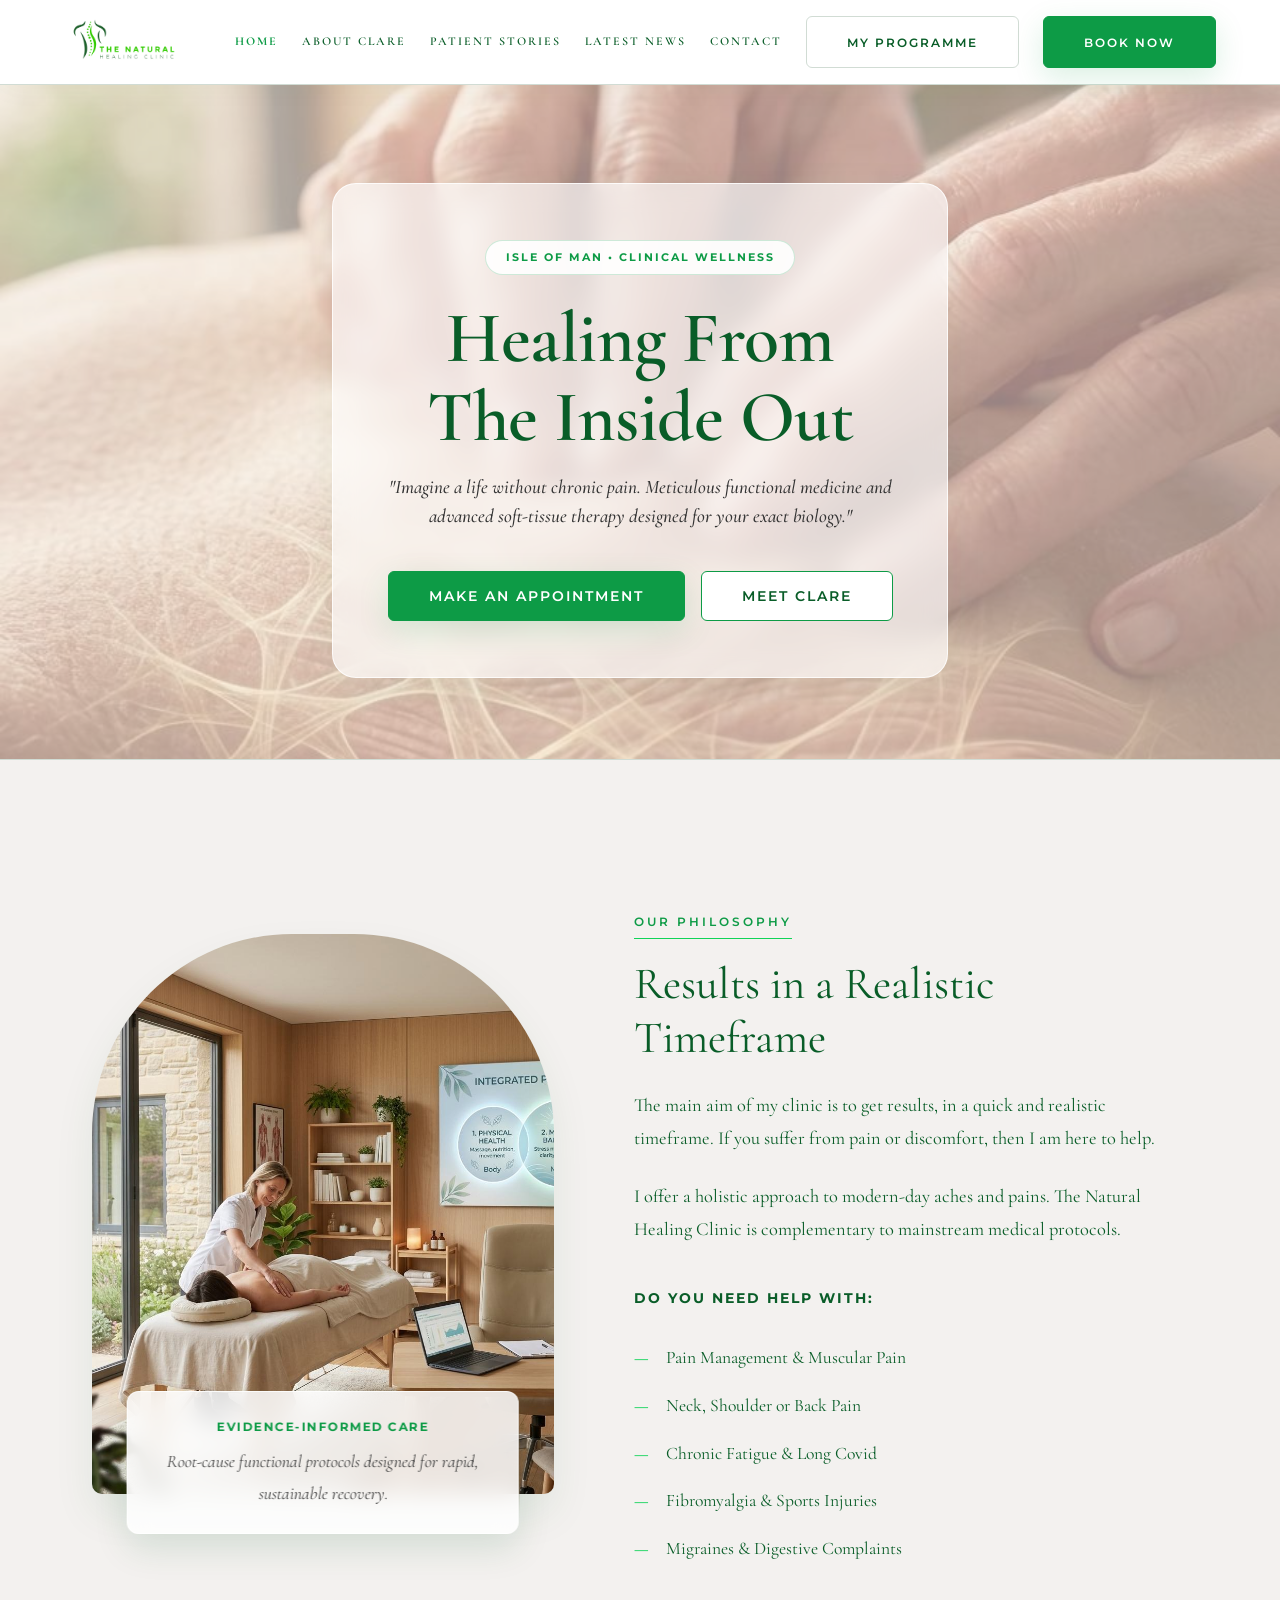
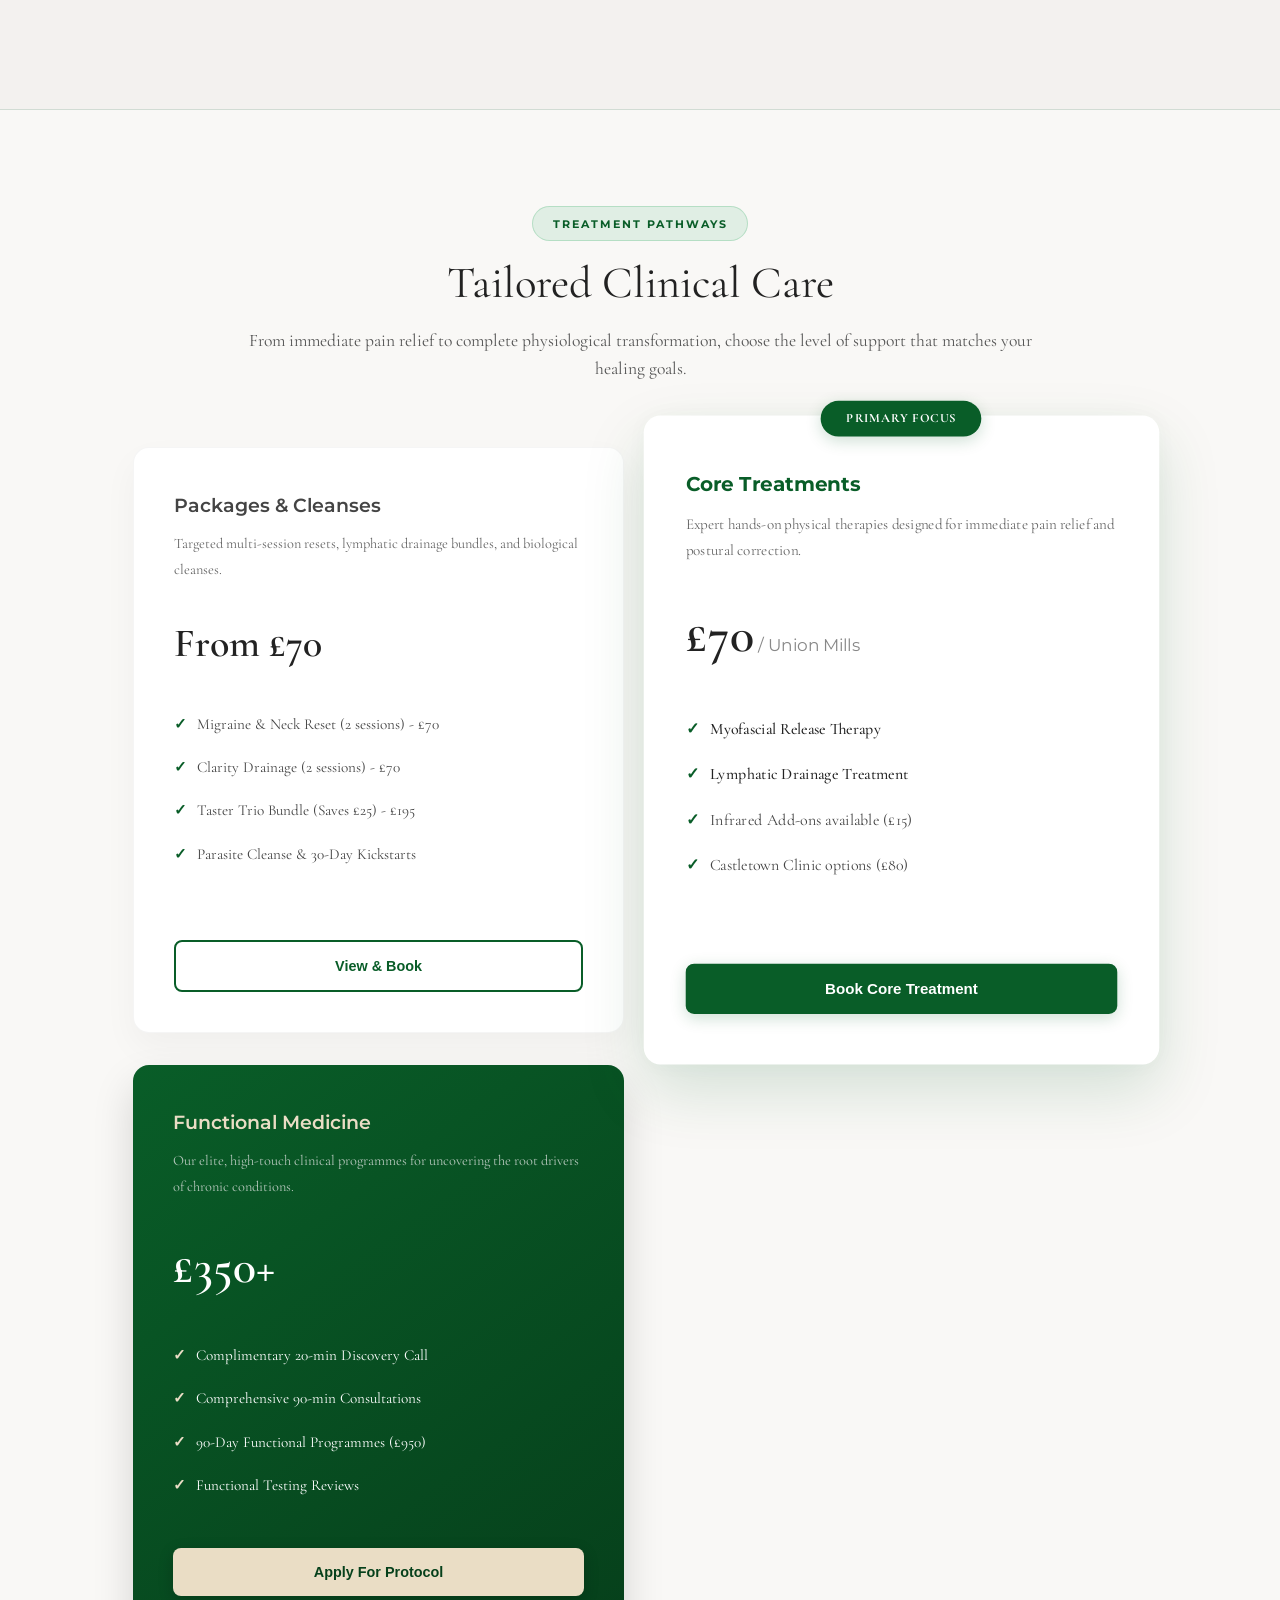
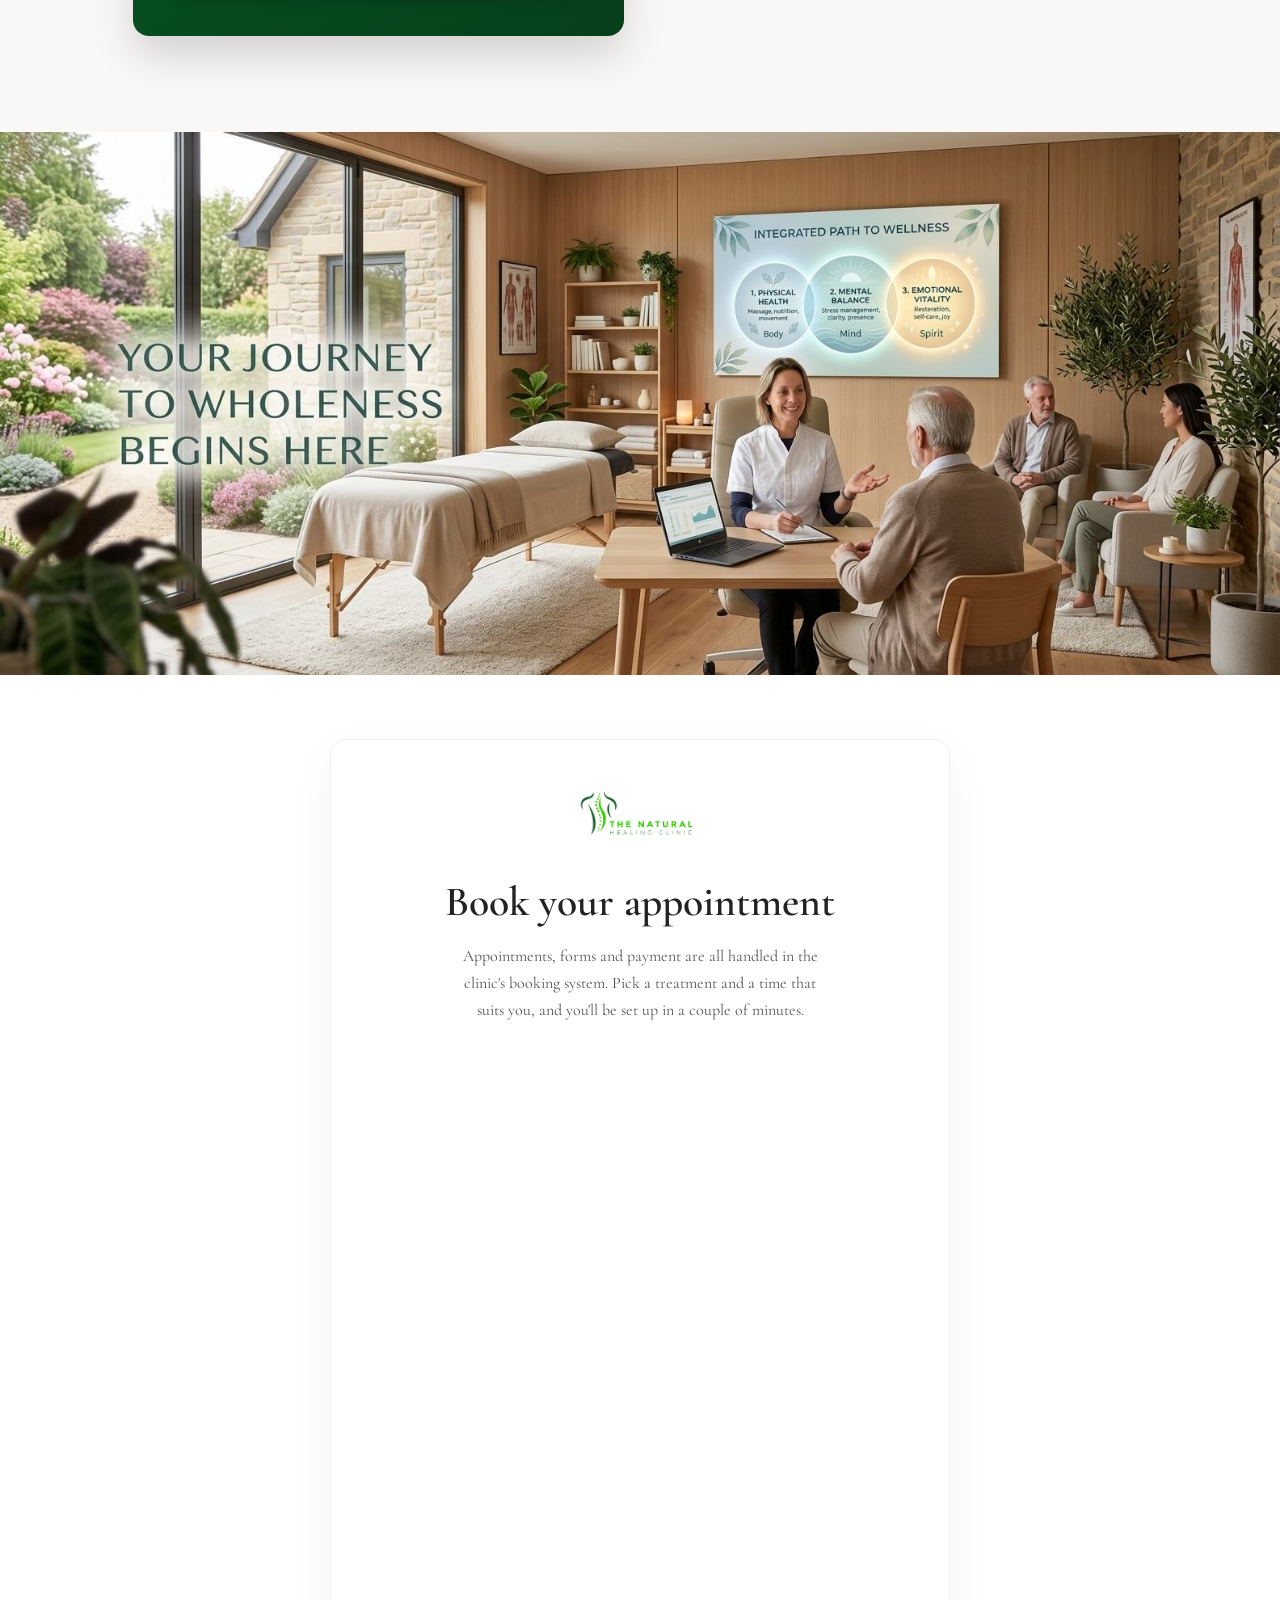
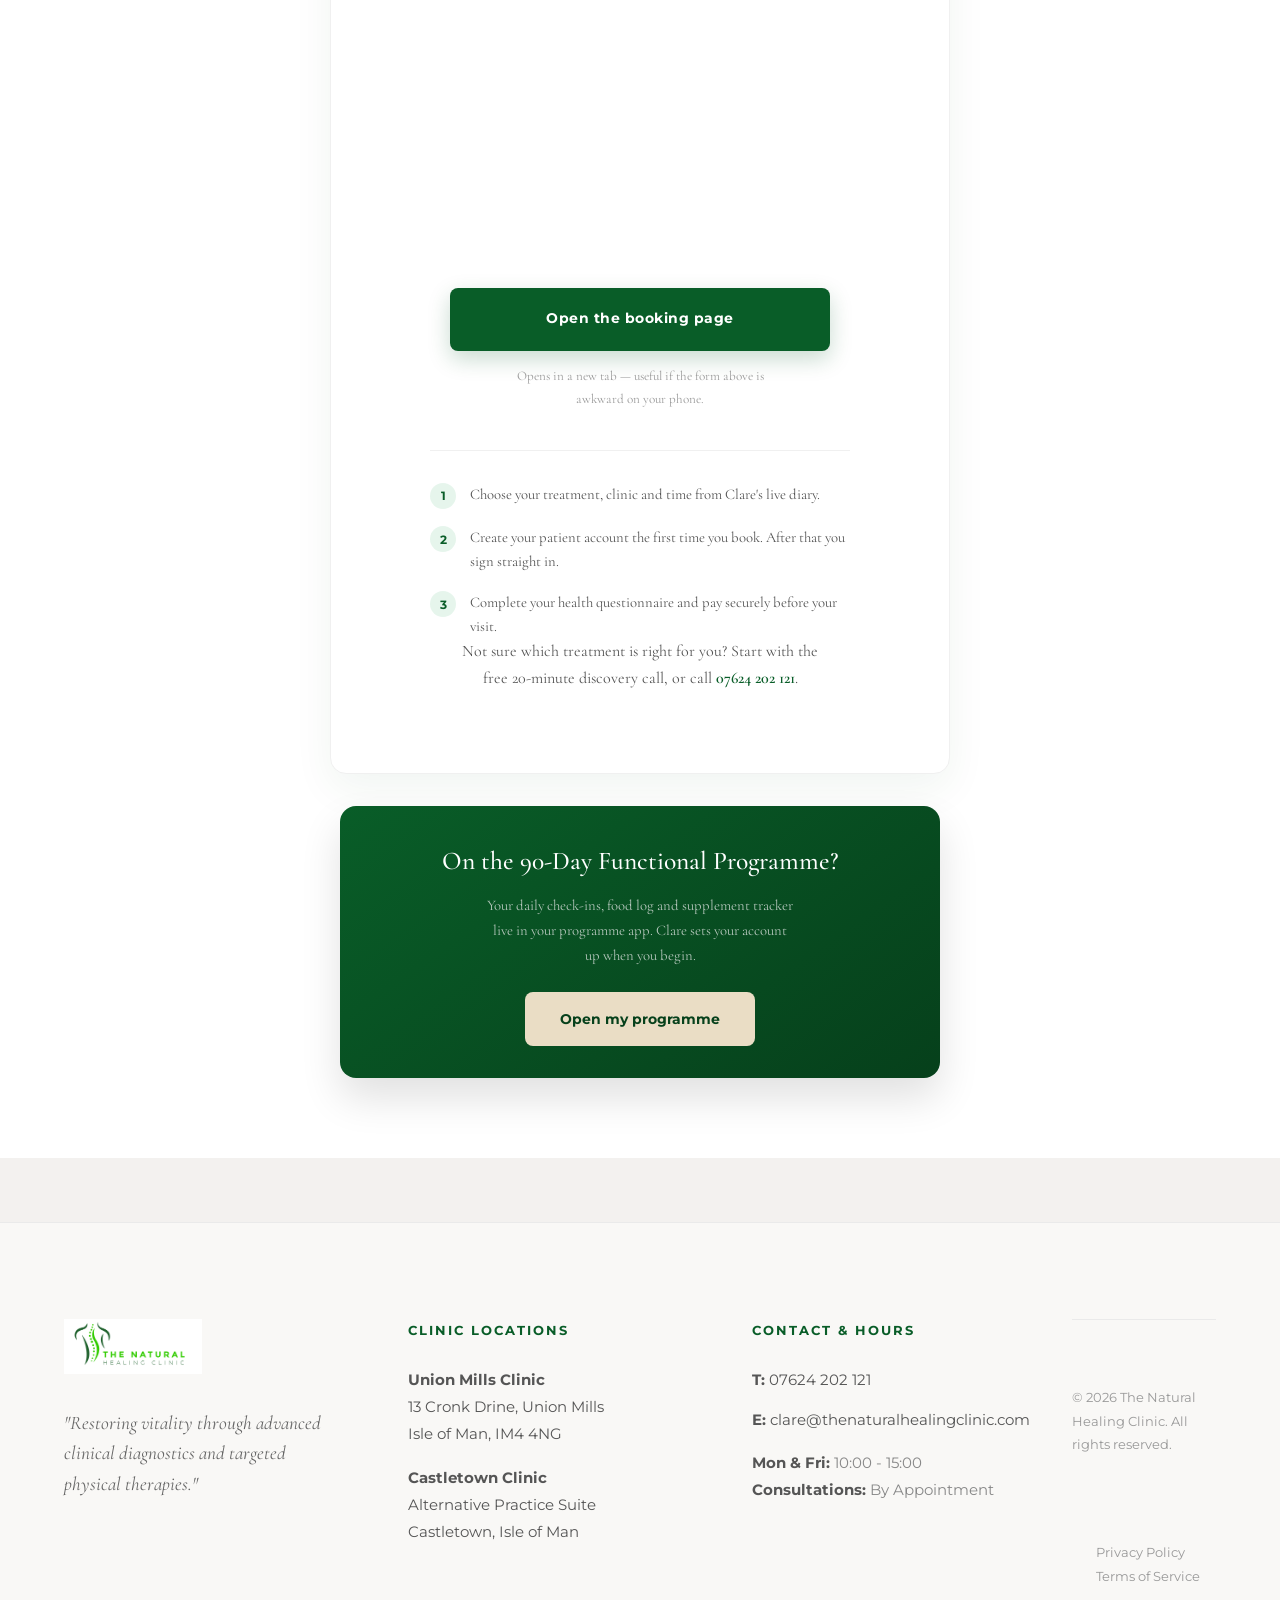
==== commit f905ac87: "Add files via upload" ====
--- a/index.html
+++ b/index.html
@@ -146,6 +146,13 @@
             max-width: 46ch;
             margin: 0 auto 2rem auto;
         }
+        #register-section { scroll-margin-top: 90px; }
+        .better-inline-booking-widget { position: relative; overflow: hidden; }
+        .better-inline-booking-widget iframe {
+            position: absolute; top: 0; left: 0; width: 100%; height: 100%;
+            border: 0; border-radius: 12px;
+        }
+        #booking-widget-wrap { margin-bottom: 2rem; }
         .booking-btn {
             display: inline-block;
             width: 100%;
@@ -340,16 +347,33 @@
 <body>
 
     <script>
-        /* Bookings, intake and payment all live in Practice Better.
-           One constant so the link changes in a single place.
-           Per-service links can be generated in Practice Better under
-           Settings (gear) > Share My Link, if you want each pricing tier
-           to land on its own service rather than the full bookings page. */
+        /* Booking lives in the Practice Better widget in #register-section.
+           The direct link is kept as a fallback for anyone the widget fails. */
         const BOOKING_URL = 'https://l.bttr.to/Msx8s';
 
         function goBook() {
-            window.open(BOOKING_URL, '_blank', 'noopener');
-        }
+            const target = document.getElementById('register-section');
+            if (target) {
+                target.scrollIntoView({ behavior: 'smooth', block: 'start' });
+            } else {
+                window.open(BOOKING_URL, '_blank', 'noopener');
+            }
+        }
+
+        /* If the widget script hasn't produced an iframe within 8 seconds —
+           blocked script, content blocker, flaky connection — say so plainly
+           and push people to the direct link rather than leaving a blank box. */
+        window.addEventListener('load', function () {
+            setTimeout(function () {
+                const wrap = document.getElementById('booking-widget-wrap');
+                const fallback = document.getElementById('booking-fallback');
+                if (!wrap || !fallback) return;
+                if (!wrap.querySelector('iframe')) {
+                    wrap.hidden = true;
+                    fallback.hidden = false;
+                }
+            }, 8000);
+        });
 
         function toggleMobileMenu() {
             const drawer = document.getElementById('mobile-drawer');
@@ -517,7 +541,27 @@
 
                     <p>Appointments, forms and payment are all handled in the clinic's booking system. Pick a treatment and a time that suits you, and you'll be set up in a couple of minutes.</p>
 
-                    <a href="https://l.bttr.to/Msx8s" class="booking-btn" target="_blank" rel="noopener noreferrer">Book an appointment</a>
+                    <!-- Practice Better Booking Widget: start -->
+                    <div id="booking-widget-wrap">
+                        <div class="better-inline-booking-widget"
+                             data-url="https://my.practicebetter.io"
+                             data-booking-page="6a5337395d5349e9b7b5afc8"
+                             data-hash="6a2f054a9c7118556a60266a"
+                             data-theme="32a363"
+                             data-theme-accent="33cc33"
+                             data-scrollbar-visible="false"
+                             style="width:100%;max-width:550px;height:800px;margin:0 auto;"></div>
+                    </div>
+                    <!-- Practice Better Booking Widget: end -->
+
+                    <div id="booking-fallback" hidden>
+                        <p style="color:#8a3a32;font-size:0.9rem;line-height:1.6;margin-bottom:1.5rem;">
+                            The booking form isn't loading. You can book on the clinic's booking page instead.
+                        </p>
+                    </div>
+
+                    <a href="https://l.bttr.to/Msx8s" class="booking-btn" target="_blank" rel="noopener noreferrer">Open the booking page</a>
+                    <p style="font-size:0.82rem;color:#999;margin-top:0.9rem;">Opens in a new tab &mdash; useful if the form above is awkward on your phone.</p>
 
                     <ul class="booking-steps">
                         <li>
@@ -594,6 +638,8 @@
             </div>
         </div>
     </footer>
+
+    <script src="https://cdn.practicebetter.io/assets/js/booking.widget.js"></script>
 
     <!-- Clear the old service worker and its caches.
          The previous sw.js cached app.html and the old stylesheet, so returning
